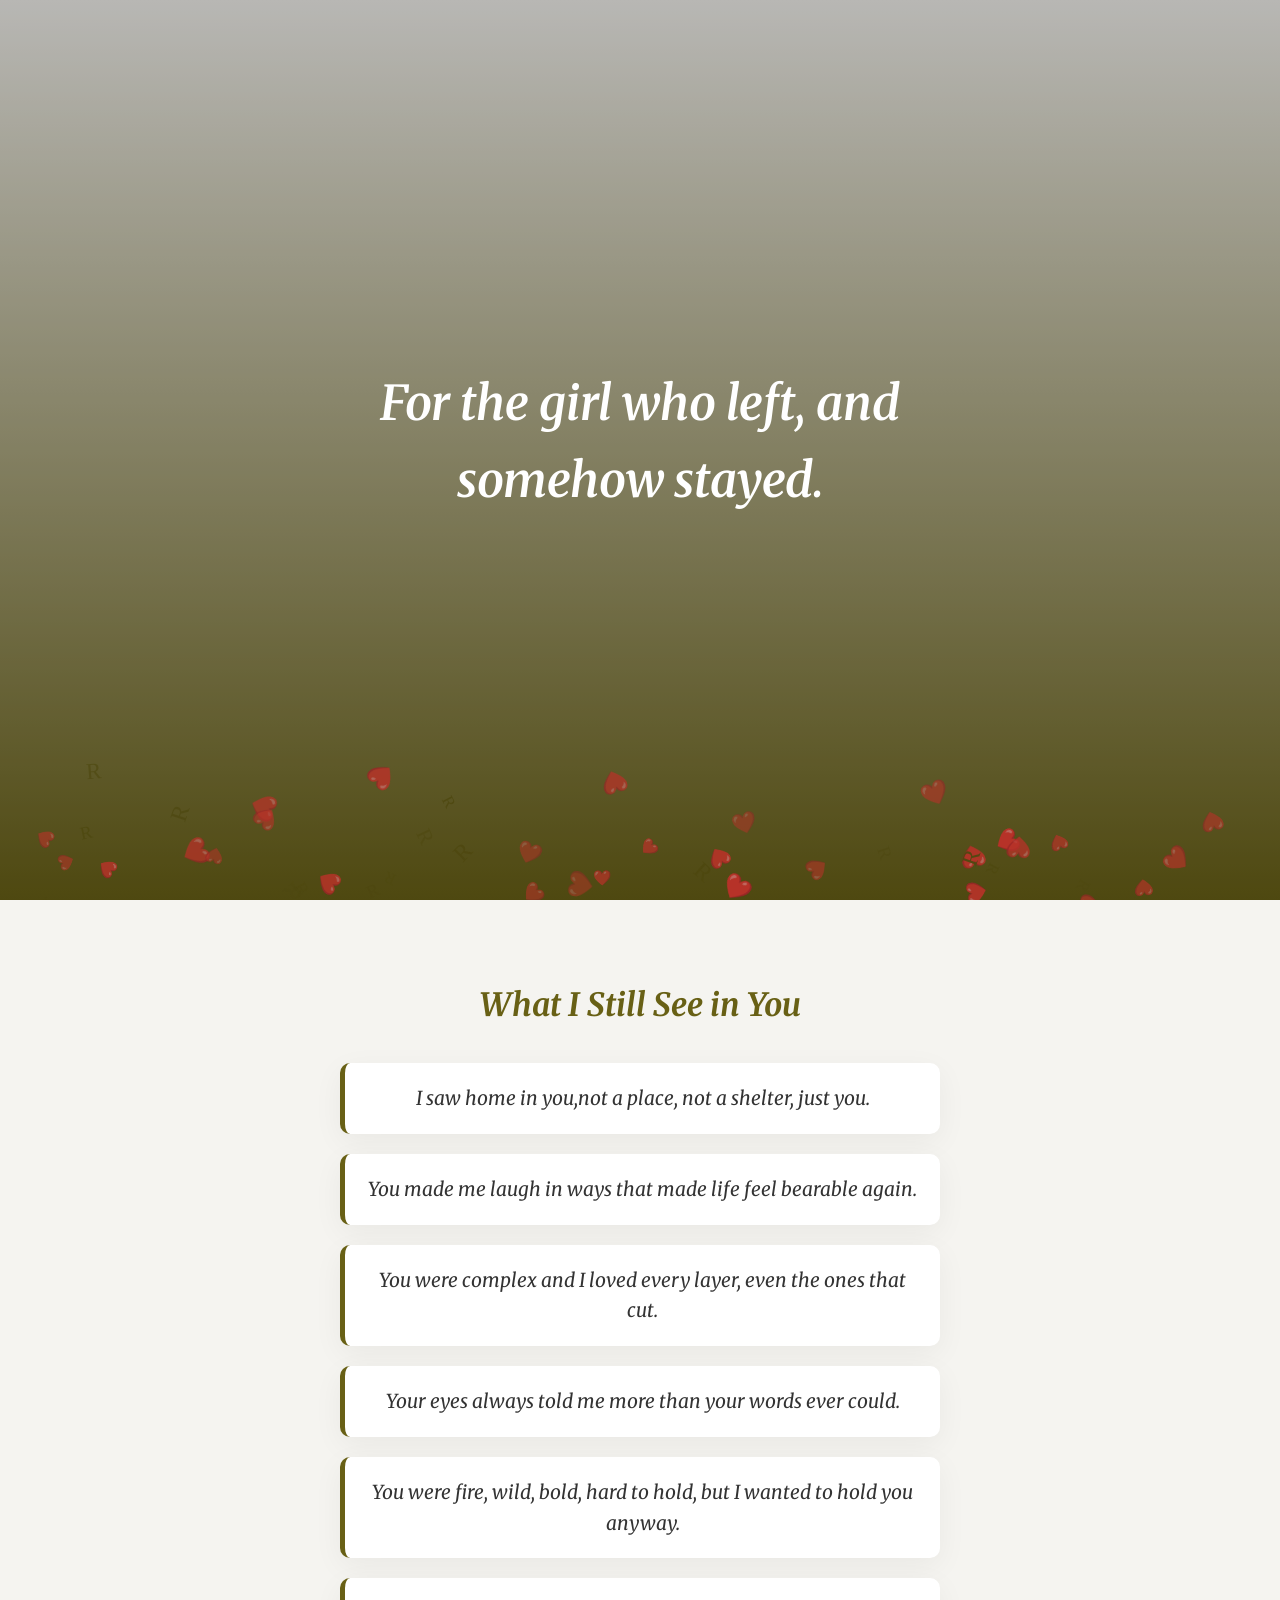
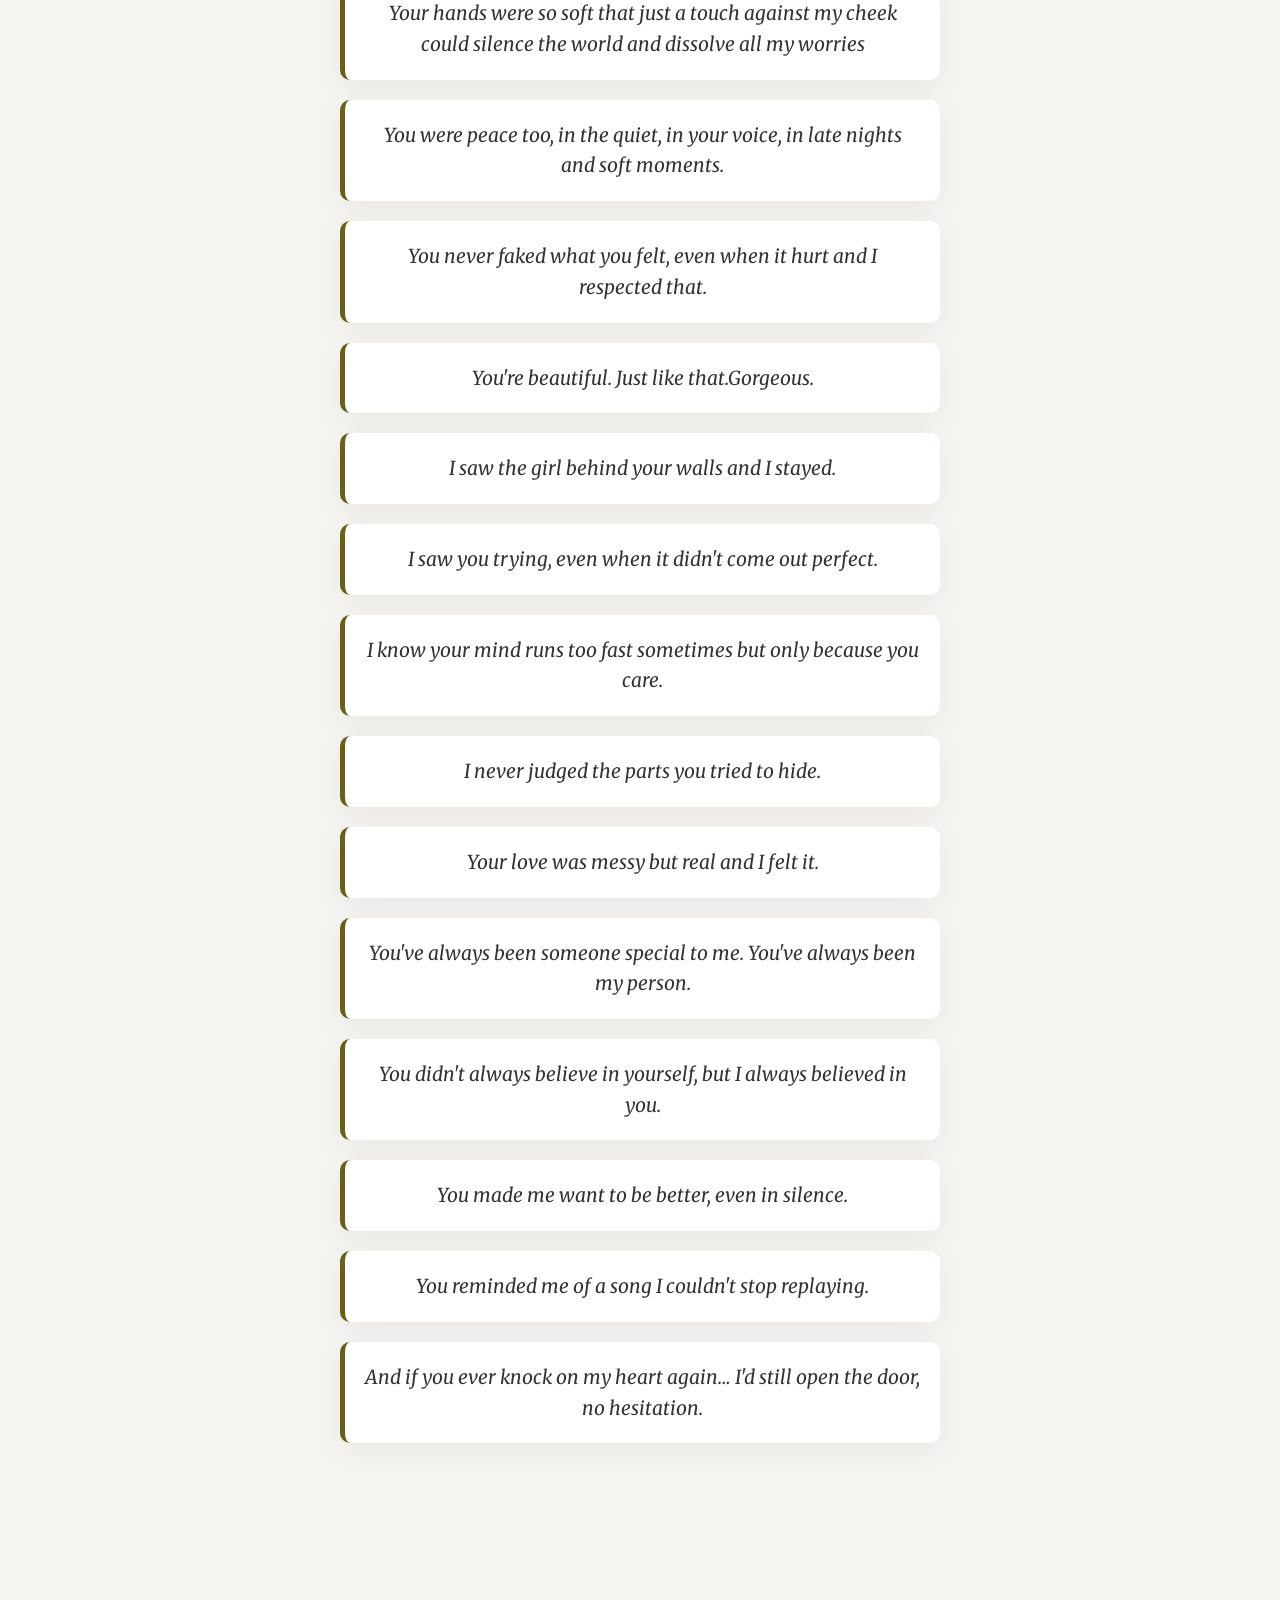
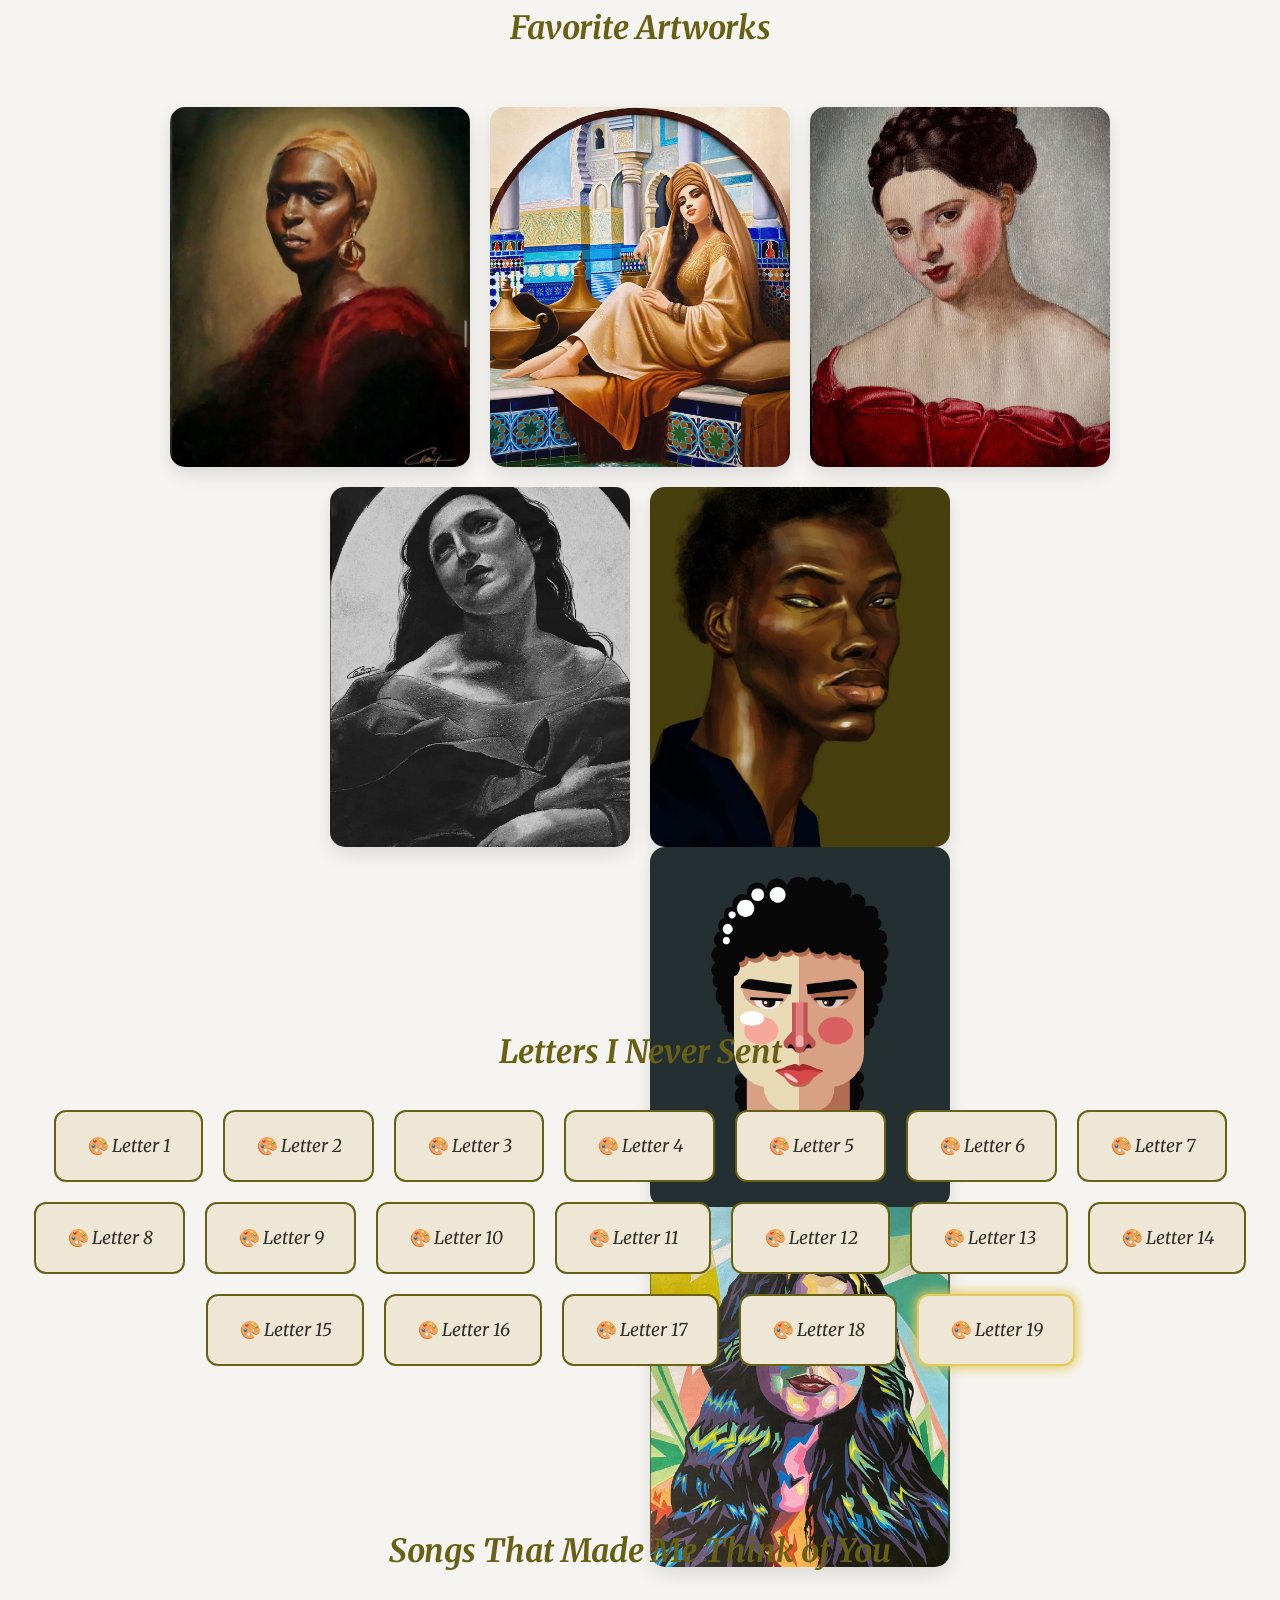
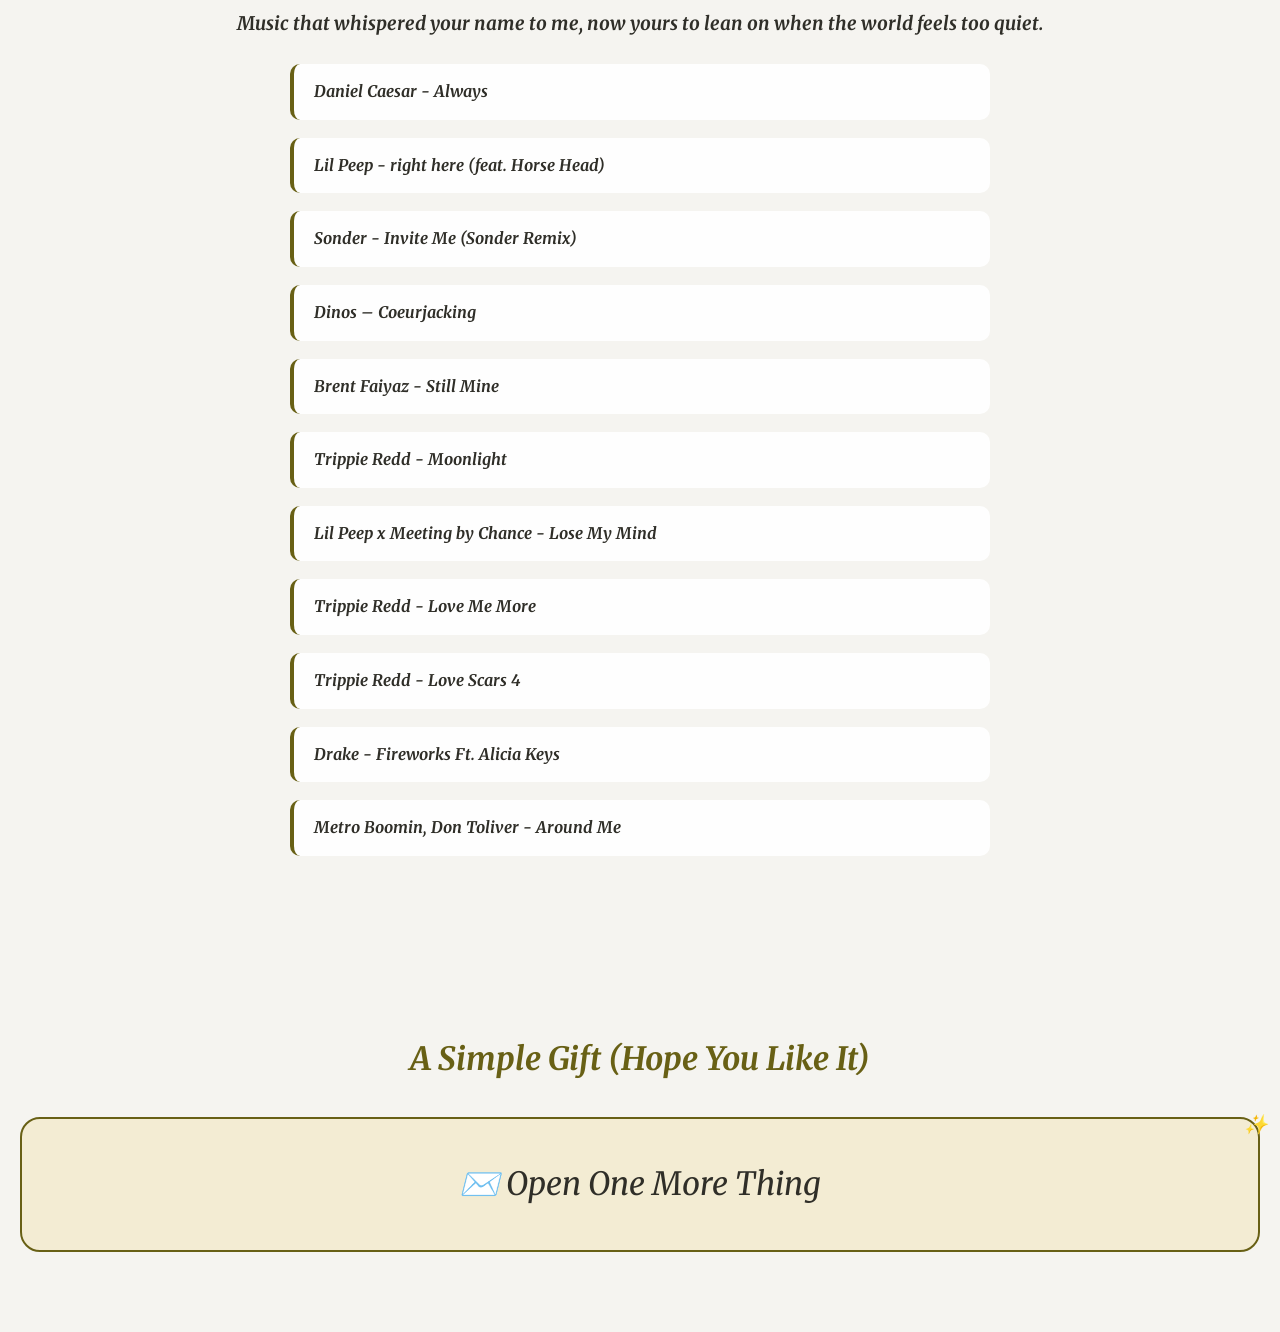
==== index.html @ 2f9371e2 "Update index.html" ====
<!DOCTYPE html>
<html lang="en">
<head>
  <meta charset="UTF-8" />
  <meta name="viewport" content="width=device-width, initial-scale=1" />
  <title>For You, On Your Day</title>

  <!-- Fonts & AOS -->
 <link href="https://fonts.googleapis.com/css2?family=Playfair+Display:wght@400;700&family=Merriweather:ital,wght@0,400;0,700;1,400&display=swap" rel="stylesheet" />
  <link href="https://cdn.jsdelivr.net/npm/aos@2.3.4/dist/aos.css" rel="stylesheet" />
  <link rel="stylesheet" href="style.css" />
</head>
<body>

<!-- 🌅 Home Section -->
<section id="home" class="section full-screen home-section" data-aos="fade-up">
  <div class="overlay"></div>
  <canvas id="particles-canvas"></canvas>
  <div class="content">
    <h1 class="fade-sequence" id="intro-line">For the girl who left, and somehow stayed.</h1>
  </div>
</section>

<!-- ✨ What I See In You -->
<section id="what-i-see" class="section">
  <h2 data-aos="fade-up">What I Still See in You</h2>
  <div class="cards-container">
    <div class="card" data-aos="fade-up">
      <p>I saw home in you,not a place, not a shelter, just you.</p>
    </div>
    <div class="card" data-aos="fade-up" data-aos-delay="100">
      <p>You made me laugh in ways that made life feel bearable again.</p>
    </div>
    <div class="card" data-aos="fade-up" data-aos-delay="200">
      <p>You were complex and I loved every layer, even the ones that cut.</p>
    </div>
    <div class="card" data-aos="fade-up" data-aos-delay="300">
      <p>Your eyes always told me more than your words ever could.</p>
    </div>
    <div class="card" data-aos="fade-up" data-aos-delay="400">
      <p>You were fire, wild, bold, hard to hold, but I wanted to hold you anyway.</p>
    </div>
    <div class="card" data-aos="fade-up" data-aos-delay="500">
      <p>Your hands were so soft that just a touch against my cheek could silence the world and dissolve all my worries</p>
    </div>
    <div class="card" data-aos="fade-up" data-aos-delay="600">
      <p>You were peace too, in the quiet, in your voice, in late nights and soft moments.</p>
    </div>
    <div class="card" data-aos="fade-up" data-aos-delay="700">
      <p>You never faked what you felt, even when it hurt and I respected that.</p>
    </div>
    <div class="card" data-aos="fade-up" data-aos-delay="800">
      <p>You're beautiful. Just like that.Gorgeous.</p>
    </div>
    <div class="card" data-aos="fade-up" data-aos-delay="900">
      <p>I saw the girl behind your walls and I stayed.</p>
    </div>
    <div class="card" data-aos="fade-up" data-aos-delay="1000">
      <p>I saw you trying, even when it didn't come out perfect.</p>
    </div>
    <div class="card" data-aos="fade-up" data-aos-delay="1100">
      <p>I know your mind runs too fast sometimes but only because you care.</p>
    </div>
    <div class="card" data-aos="fade-up" data-aos-delay="1200">
      <p>I never judged the parts you tried to hide.</p>
    </div>
    <div class="card" data-aos="fade-up" data-aos-delay="1300">
      <p>Your love was messy but real and I felt it.</p>
    </div>
    <div class="card" data-aos="fade-up" data-aos-delay="1400">
      <p>You've always been someone special to me. You've always been my person.</p>
    </div>
    <div class="card" data-aos="fade-up" data-aos-delay="1500">
      <p>You didn't always believe in yourself, but I always believed in you.</p>
    </div>
    <div class="card" data-aos="fade-up" data-aos-delay="1600">
      <p>You made me want to be better, even in silence.</p>
    </div>
    <div class="card" data-aos="fade-up" data-aos-delay="1700">
      <p>You reminded me of a song I couldn't stop replaying.</p>
    </div>
    <div class="card" data-aos="fade-up" data-aos-delay="1800">
      <p>And if you ever knock on my heart again… I'd still open the door, no hesitation.</p>
    </div>
  </div>
</section>

<!-- 🎨 Fav Artworks -->
<section id="fav-artworks" class="section">
  <h2 data-aos="fade-up">Favorite Artworks</h2>
  <div class="artworks-container">
    <div class="artwork-card" data-aos="flip-left" data-aos-delay="100">
      <div class="artwork-inner">
        <img src="images/art1.png"  />
        <div class="artwork-back">
          <p> I Love how the gold headwrap just pops against that warm background. Her expression is so strong and beautiful.</p>
        </div>
      </div>
    </div>
    <div class="artwork-card" data-aos="flip-left" data-aos-delay="200">
      <div class="artwork-inner">
        <img src="images/art2.png"  />
        <div class="artwork-back">
          <p> This is like something out of a fairy tale! All those gorgeous tiles and the way she's lounging there,it's so dreamy and luxurious. It looks like you in an old Riyad</p>
        </div>
      </div>
    </div>
    <div class="artwork-card" data-aos="flip-left" data-aos-delay="300">
      <div class="artwork-inner">
        <img src="images/art3.png"  />
        <div class="artwork-back">
          <p>She's absolutely lovely. She kinda looks like you too. The soft lighting on her skin is perfect, and that red dress is stunning. There's something really sweet about her expression. Maybe it's the eyes that remind me of yours</p>
        </div>
      </div>
    </div>
    <div class="artwork-card" data-aos="flip-left" data-aos-delay="400">
      <div class="artwork-inner">
        <img src="images/art4.png" />
        <div class="artwork-back">
          <p>This one is so underrated. So moody and dramatic! The way her hair flows is amazing, and you really captured something powerful here </p>
        </div>
      </div>
    </div>
    <div class="artwork-card" data-aos="flip-left" data-aos-delay="500">
      <div class="artwork-inner">
        <img src="images/art5.png" />
        <div class="artwork-back">
          <p>This one... Oh god, this one is amazing! The golden light is incredible, and the bone structure and clear, smooth skin are beautiful. Also, the messed up right eye is such a crazy detail.I would definitely get this one framed and hung on my wall.</p>
        </div>
        <div class="artwork-card" data-aos="flip-left" data-aos-delay="500">
      <div class="artwork-inner">
        <img src="images/art6.png" />
        <div class="artwork-back">
          <p>This one... wow, this really made me feel seen and like I mattered, which is so special to me. I love the split design showing two sides of me, and those pearl details in the hair are so cool.There's something so powerful about seeing myself represented this way.</p>
        </div>
        <div class="artwork-card" data-aos="flip-left" data-aos-delay="500">
      <div class="artwork-inner">
        <img src="images/art7.png" />
        <div class="artwork-back">
          <p>"And finally... The work of art herself. You're literally a work of art that came to life. Like how is someone this beautiful even real? I swear you're made of all the colors in the world and I'm just here completely mesmerized, also the hair looks incredible"</p>
        </div>
      </div>
    </div>
  </div>
</section> 

<!-- 💌 Letters I Never Sent -->
<section id="letters" class="section">
  <h2 data-aos="fade-up">Letters I Never Sent</h2>
  <div class="envelopes"></div>

  <div id="letter-modal" class="modal hidden">
    <div class="modal-content">
      <span class="close-btn" onclick="closeLetter()">×</span>
      <p id="letter-text">...</p>
    </div>
  </div>
</section>

<section id="playlist" class="section">
  <h2 data-aos="fade-up">Songs That Made Me Think of You</h2>
  <h3 data-aos="fade-up">Music that whispered your name to me, now yours to lean on when the world feels too quiet.</h3>
  <ul class="playlist">

    <li><a href="https://youtu.be/pKFd12id5oQ" target="_blank"><strong>Daniel Caesar - Always</strong></a></li>
    <li><a href="https://youtu.be/m-44PIocS_4" target="_blank"><strong>Lil Peep - right here (feat. Horse Head)</strong></a></li>
    <li><a href="https://youtu.be/R_224mrBogc" target="_blank"><strong>Sonder - Invite Me (Sonder Remix)</strong></a></li>
    <li><a href="https://youtu.be/aHjFBwjrN0E" target="_blank"><strong>Dinos – Coeurjacking</strong></a></li>
    <li><a href="https://youtu.be/pThzzkx_ZtM" target="_blank"><strong>Brent Faiyaz - Still Mine</strong></a></li>
    <li><a href="https://youtu.be/C2owOF4l1j0" target="_blank"><strong>Trippie Redd - Moonlight</strong></a></li>
    <li><a href="https://youtu.be/LEntqm0ZFTs" target="_blank"><strong>Lil Peep x Meeting by Chance - Lose My Mind</strong></a></li>
    <li><a href="https://youtu.be/Xup8vU8nL20" target="_blank"><strong>Trippie Redd - Love Me More</strong></a></li>
    <li><a href="https://youtu.be/Bp63NIvGrmw" target="_blank"><strong>Trippie Redd - Love Scars 4</strong></a></li>
    <li><a href="https://youtu.be/f_rr1xcIJ9w" target="_blank"><strong>Drake - Fireworks Ft. Alicia Keys</strong></a></li>
    <li><a href="https://youtu.be/62L4k73QuvY" target="_blank"><strong>Metro Boomin, Don Toliver - Around Me</strong></a></li>
  </ul>
</section>

<!-- 🎁 Gift Section -->
<section id="gift" class="section">
  <h2 data-aos="fade-up">A Simple Gift (Hope You Like It)</h2>
  <div class="gift-box" onclick="openGift()" data-aos="fade-up">✉️ Open One More Thing</div>

  <div id="gift-content" class="hidden" data-aos="fade-up">
    <div class="final-message">
      <audio controls>
        <source src="Her.mp3" type="audio/mpeg" />
      </audio>
      <p><a href="Her.mp3" download>📥 Download this recording</a></p>
    </div>
  </div>
</section>

<!-- Scripts -->
<script src="https://cdn.jsdelivr.net/npm/aos@2.3.4/dist/aos.js"></script>
<script src="scripts.js"></script>
<script>
  AOS.init({ duration: 1000, once: true });
</script>
</body>
</html>
---- style.css ----
/* Reset */
* {
  margin: 0;
  padding: 0;
  box-sizing: border-box;
}

body {
  background-color: #f5f4f0;
  font-family: 'Merriweather', serif;
  color: #2f2e28;
  line-height: 1.6;
}

/* Typography globally */
body, p, li, .card, .playlist {
  font-family: 'Merriweather', serif;
  font-style: italic;
}

/* Full-screen Home */
.full-screen {
  height: 100vh;
  position: relative;
  background: linear-gradient(to top, #686015 0%, #f5f4f0 100%);
  color: white;
  display: flex;
  justify-content: center;
  align-items: center;
  text-align: center;
}

.home-section .overlay {
  position: absolute;
  inset: 0;
  background: rgba(0, 0, 0, 0.25);
  z-index: 2;
}

#particles-canvas {
  position: absolute;
  top: 0;
  left: 0;
  width: 100%;
  height: 100%;
  pointer-events: none;
  z-index: 1;
}

.home-section .content {
  z-index: 3;
  max-width: 700px;
  position: relative;
}

h1 {
  font-size: 3rem;
  font-weight: 600;
  margin-bottom: 1rem;
  color: #fff;
}

p {
  font-size: 1.2rem;
  color: #333;
}

.home-section p {
  color: #f3f3f3;
}

h2 {
  font-size: 2rem;
  margin-bottom: 2rem;
  color: #686015;
}

.section {
  padding: 80px 20px;
  text-align: center;
}

/* Cards */
.cards-container {
  display: flex;
  flex-direction: column;
  gap: 20px;
  max-width: 600px;
  margin: auto;
}

.card {
  background: white;
  border-left: 5px solid #686015;
  padding: 20px;
  border-radius: 10px;
  box-shadow: 0 8px 30px rgba(0,0,0,0.05);
  color: #333;
  transition: color 0.2s ease;
}

/* Envelopes */
.envelopes {
  display: flex;
  justify-content: center;
  gap: 20px;
  flex-wrap: wrap;
}

.envelope {
  background: #eee7d5;
  padding: 20px 30px;
  border-radius: 12px;
  font-size: 1.1rem;
  cursor: pointer;
  transition: all 0.3s ease;
  border: 2px solid #686015;
  user-select: none;
  position: relative;
}

.envelope:hover {
  background: #f9f5e9;
  transform: scale(1.05);
}

/* Tooltip */
.envelope[data-tooltip]:hover::after {
  content: attr(data-tooltip);
  position: absolute;
  bottom: -40px;
  left: 50%;
  transform: translateX(-50%);
  background: #686015;
  color: #fff;
  padding: 6px 10px;
  border-radius: 5px;
  white-space: nowrap;
  font-size: 0.9rem;
  z-index: 10;
}

/* Special glowing animation for 19th letter */
.envelope:nth-child(19) {
  border-color: #e4c95d;
  box-shadow: 0 0 12px 2px #e4c95d;
  animation: glowingPulse 2s infinite alternate ease-in-out;
}

@keyframes glowingPulse {
  0% {
    box-shadow: 0 0 6px 1px #e4c95d;
  }
  100% {
    box-shadow: 0 0 20px 4px #f6e785;
  }
}

/* Modal */
.modal {
  position: fixed;
  top: 0; left: 0;
  height: 100%;
  width: 100%;
  background: rgba(0,0,0,0.7);
  display: flex;
  justify-content: center;
  align-items: center;
  z-index: 99;
  padding: 20px;
  overflow: auto;
}

.modal-content {
  background: white;
  padding: 30px;
  max-width: 600px;
  max-height: 80vh;
  border-radius: 12px;
  position: relative;
  text-align: left;
  overflow-y: auto;
  word-wrap: break-word;
  line-height: 1.6;
  box-sizing: border-box;
}

.close-btn {
  position: absolute;
  right: 15px;
  top: 10px;
  font-size: 1.5rem;
  cursor: pointer;
}

.hidden {
  display: none;
}

/* Gift Box */
.gift-box {
  background: #f3ecd3;
  padding: 40px;
  border-radius: 20px;
  font-size: 2rem;
  cursor: pointer;
  transition: 0.3s ease;
  border: 2px solid #686015;
  position: relative;
  animation: gift-wiggle 2s infinite ease-in-out;
  user-select: none;
}

.gift-box:hover {
  transform: scale(1.05);
  background: #fff9e5;
}

.gift-box::after {
  content: '✨';
  position: absolute;
  font-size: 1.2rem;
  color: gold;
  animation: sparkle 1.8s infinite;
  top: -10px;
  right: -10px;
}

@keyframes gift-wiggle {
  0%, 100% { transform: rotate(0); }
  25% { transform: rotate(1deg); }
  50% { transform: rotate(-1deg); }
  75% { transform: rotate(1deg); }
}

@keyframes sparkle {
  0%, 100% { opacity: 0; transform: scale(1); }
  50% { opacity: 1; transform: scale(1.2); }
}

#gift-content {
  margin-top: 30px;
}

.download-link {
  display: inline-block;
  margin: 15px 0;
  padding: 10px 20px;
  background-color: #686015;
  color: white;
  border-radius: 8px;
  text-decoration: none;
}

/* Music Playlist */
.playlist {
  list-style: none;
  padding: 0;
  margin-top: 25px;
  text-align: left;
  max-width: 700px;
  margin-left: auto;
  margin-right: auto;
}

.playlist li {
  background: rgba(255, 255, 255, 0.9);
  border-left: 4px solid #686015;
  margin-bottom: 18px;
  padding: 15px 20px;
  border-radius: 10px;
  font-size: 1rem;
  color: #2f2e28;
  opacity: 0;
  transform: translateY(20px);
  animation: fadeIn 1s ease forwards;
}

.playlist li:nth-child(1) { animation-delay: 0.2s; }
.playlist li:nth-child(2) { animation-delay: 0.4s; }
.playlist li:nth-child(3) { animation-delay: 0.6s; }
.playlist li:nth-child(4) { animation-delay: 0.8s; }
.playlist li:nth-child(5) { animation-delay: 1s; }
.playlist li:nth-child(6) { animation-delay: 1.2s; }
.playlist li:nth-child(7) { animation-delay: 1.4s; }
.playlist li:nth-child(8) { animation-delay: 1.6s; }
.playlist li:nth-child(9) { animation-delay: 1.8s; }
.playlist li:nth-child(10) { animation-delay: 2s; }
.playlist li:nth-child(11) { animation-delay: 2.2s; }

.playlist a {
  color: #2f2e28;
  text-decoration: none;
  transition: color 0.2s ease;
}

.playlist a:hover {
  color: #686015;
  text-decoration: underline;
}

/* Fade-in keyframes */
@keyframes fadeIn {
  to {
    opacity: 1;
    transform: translateY(0);
  }
}

/* Artworks */
.artworks-container {
  display: flex;
  justify-content: center;
  flex-wrap: wrap;
  gap: 20px;
  max-width: 1000px;
  margin: auto;
  padding: 20px;
}

.artwork-card {
  flex: 1 1 250px;
  max-width: 300px;
  height: 360px;
  perspective: 1000px;
  cursor: pointer;
  position: relative;
}

.artwork-inner {
  position: relative;
  width: 100%;
  height: 100%;
  transition: transform 0.8s ease;
  transform-style: preserve-3d;
  border-radius: 15px;
  box-shadow: 0 8px 18px rgba(0, 0, 0, 0.1);
}

.artwork-card:hover .artwork-inner {
  transform: rotateY(180deg);
}

.artwork-inner img {
  width: 100%;
  height: 100%;
  border-radius: 15px;
  object-fit: cover;
  backface-visibility: hidden;
  display: block;
}

.artwork-back {
  position: absolute;
  top: 0;
  left: 0;
  width: 100%;
  height: 100%;
  background: #686015;
  color: white;
  border-radius: 15px;
  padding: 20px;
  overflow-y: auto;
  font-style: italic;
  backface-visibility: hidden;
  transform: rotateY(180deg);
  display: flex;
  flex-direction: column;
  justify-content: center;
  text-align: center;
  box-shadow: 0 8px 18px rgba(0, 0, 0, 0.15);
  font-size: 1rem;
  line-height: 1.6;
}

.artwork-back * {
  color: white !important;
}

/* Fade-in text animation */
.fade-text {
  font-size: 2.2rem;
  color: #f3f3ec;
  text-align: center;
  opacity: 0;
  transform: translateY(20px);
  transition: opacity 2s ease, transform 2s ease;
}

.fade-text.show {
  opacity: 1;
  transform: translateY(0);
}

/* Responsive adjustments */
@media (max-width: 600px) {
  .section {
    padding: 60px 10px;
  }

  .modal-content {
    padding: 20px;
  }

  .artwork-back {
    font-size: 0.95rem;
  }
}
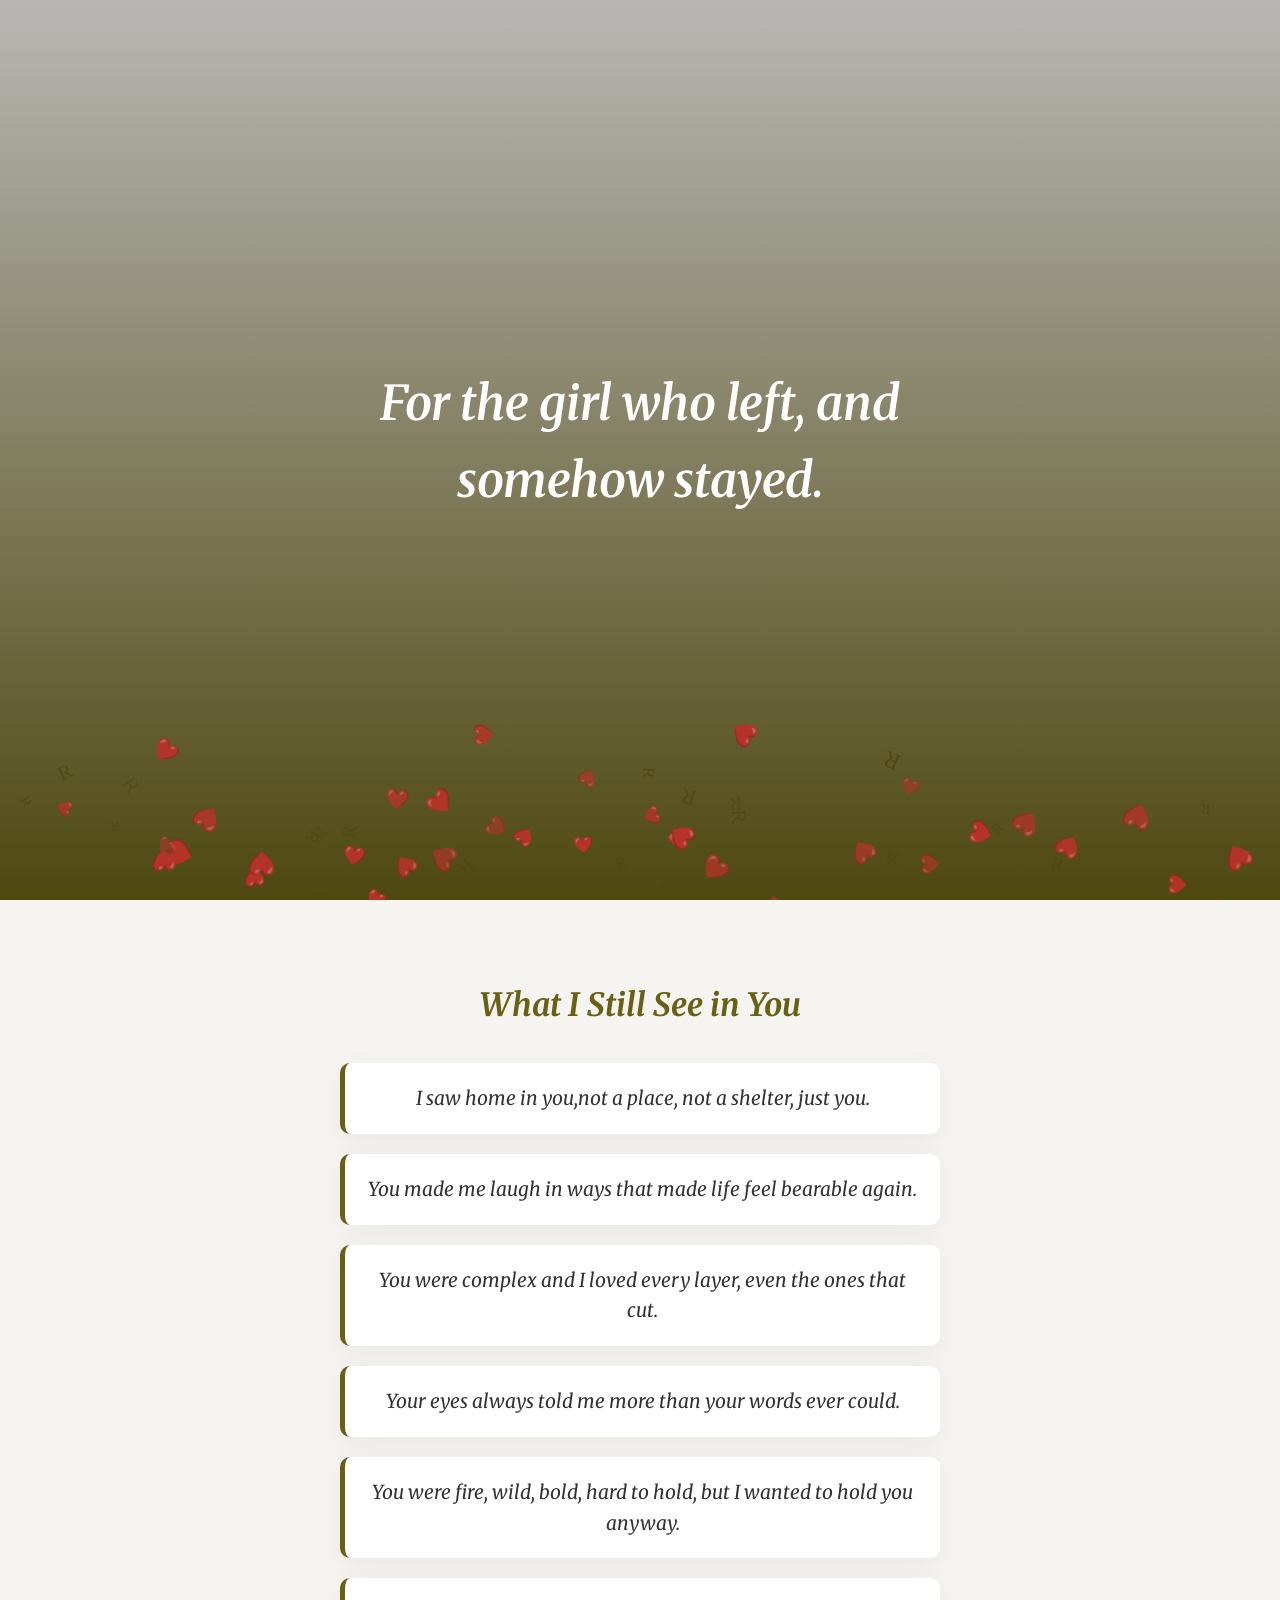
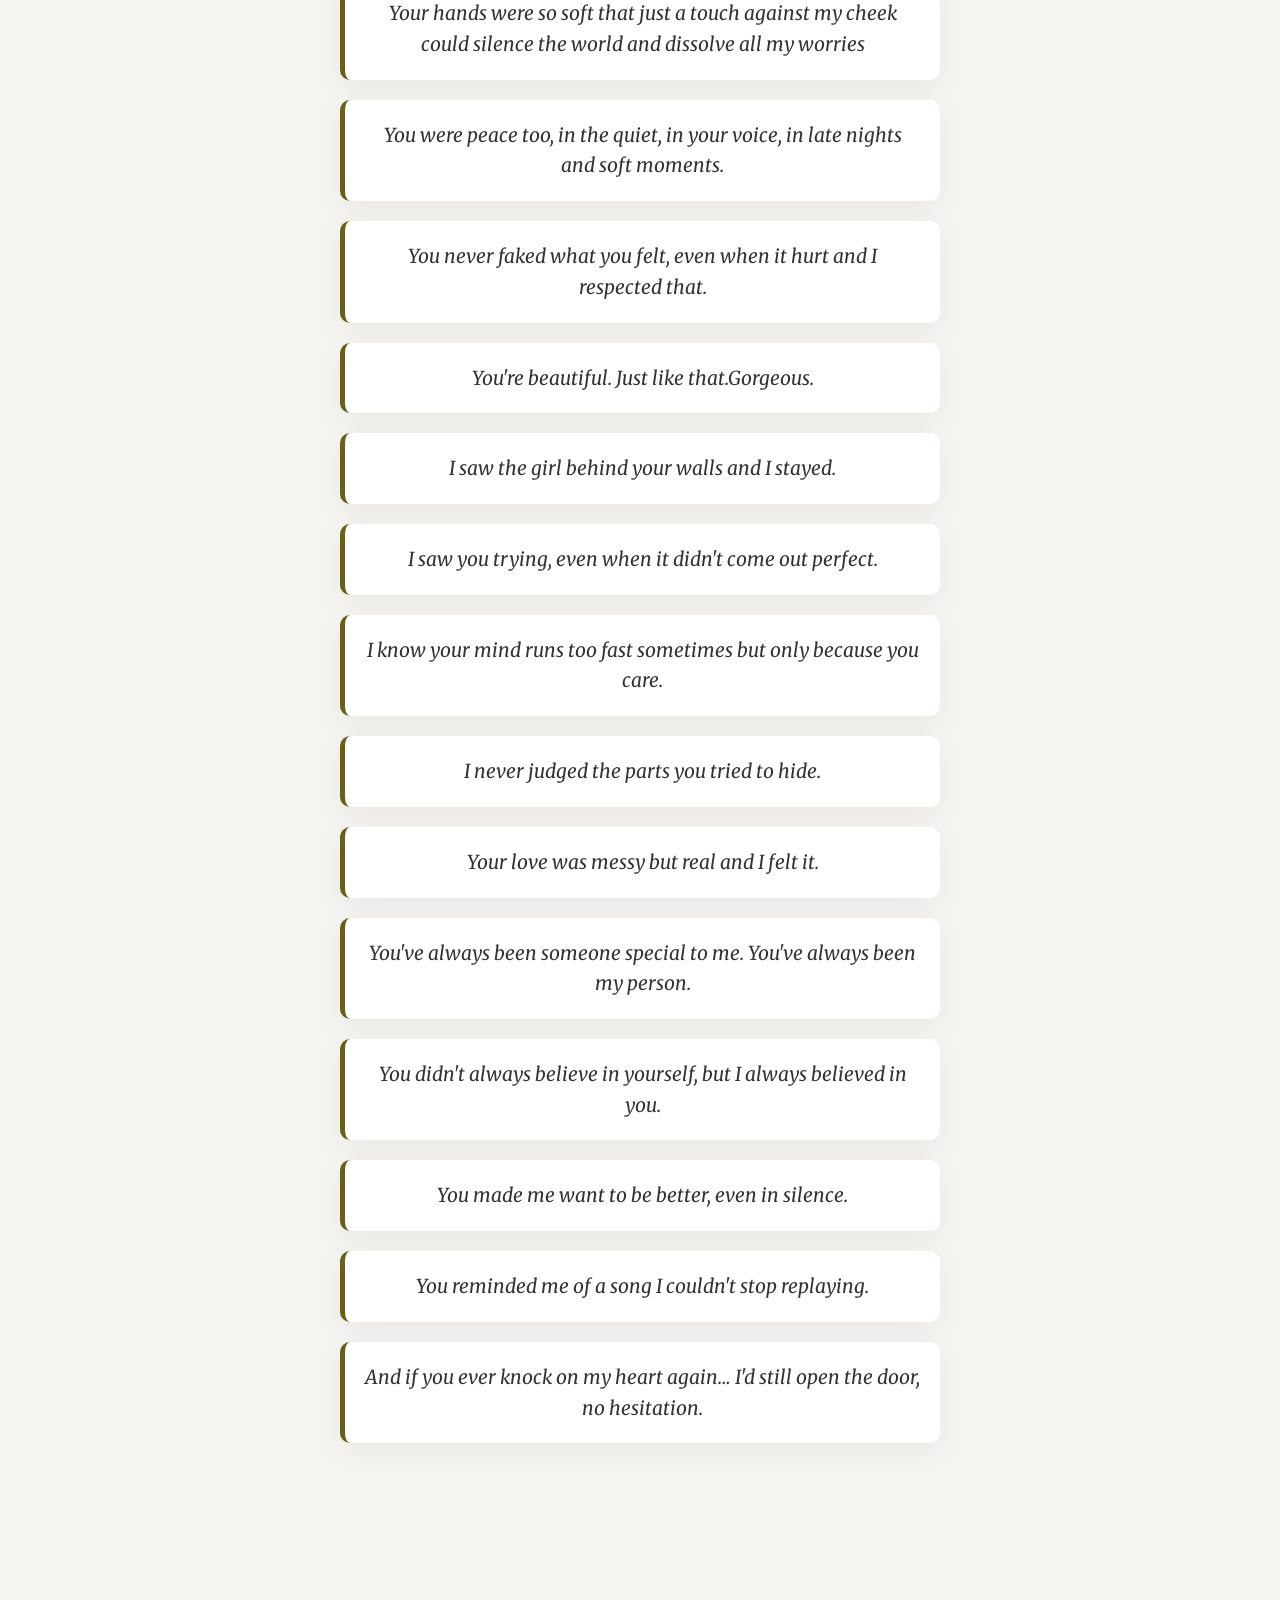
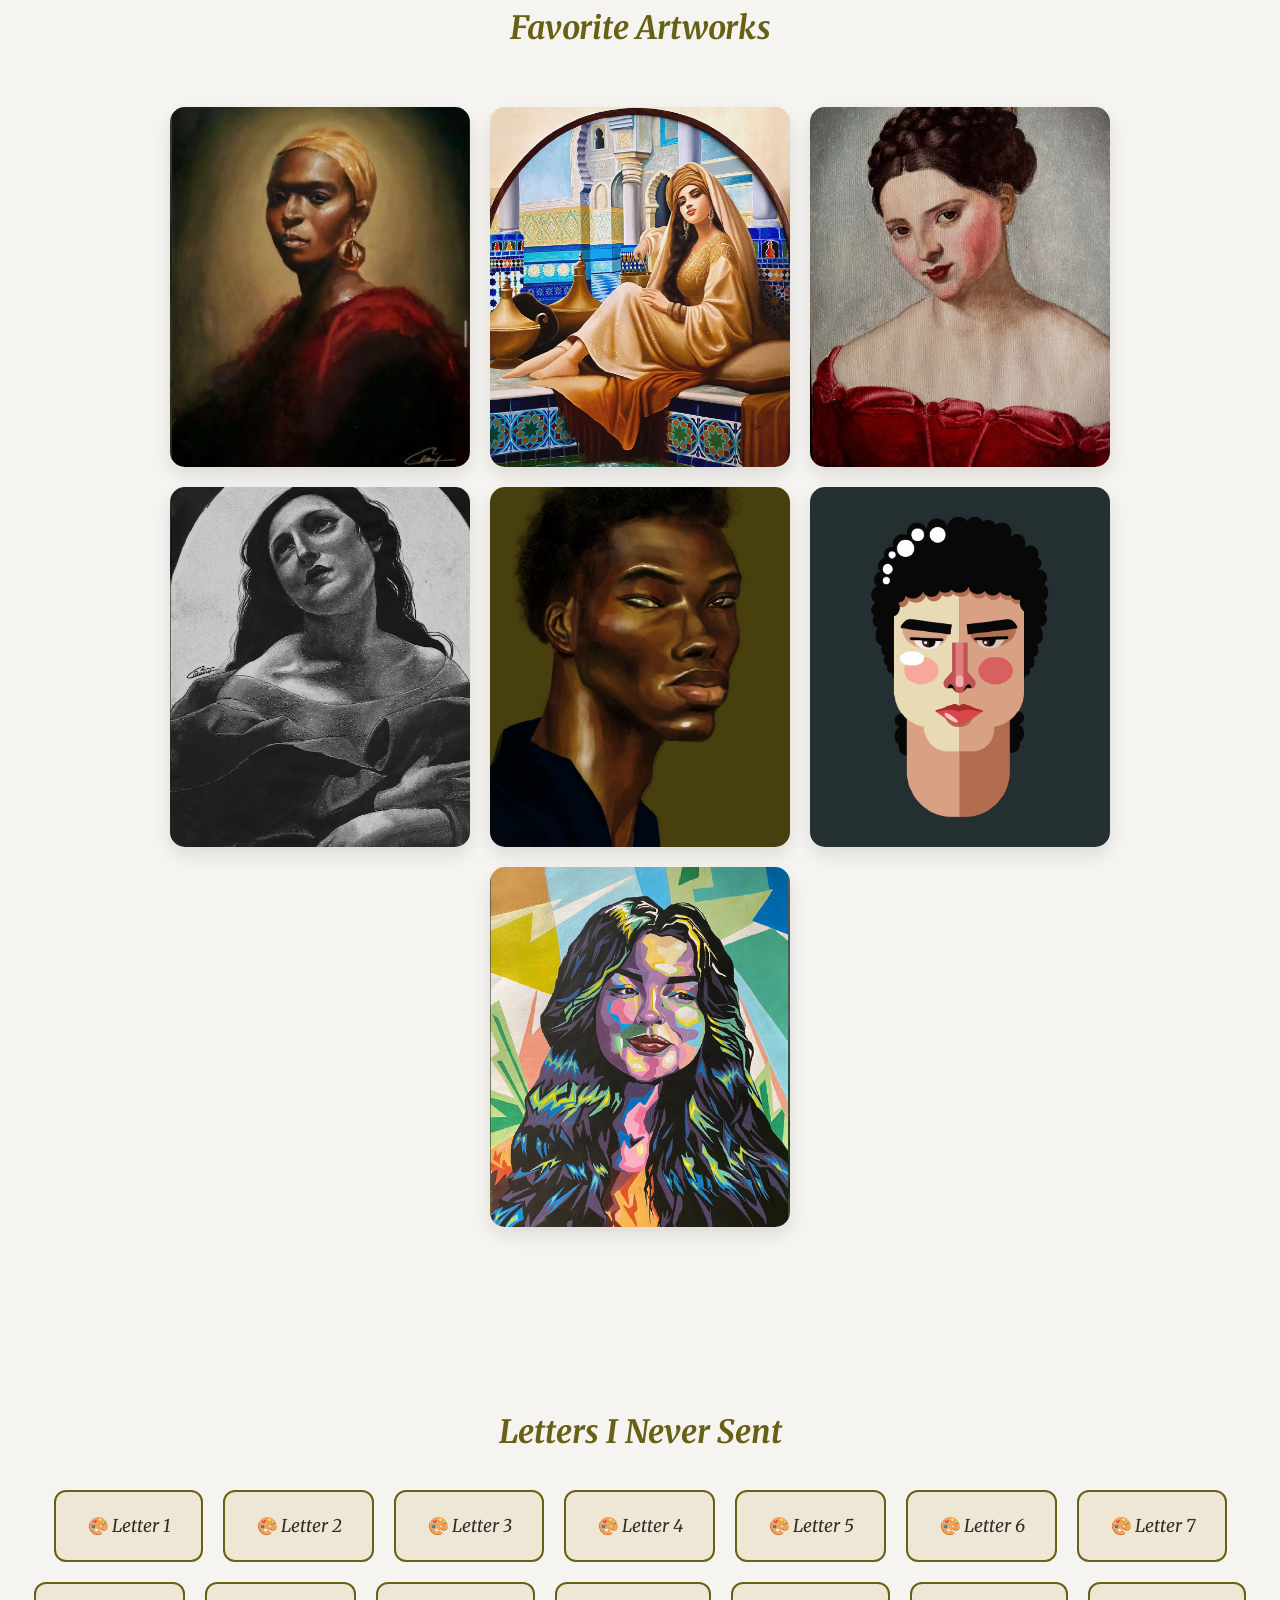
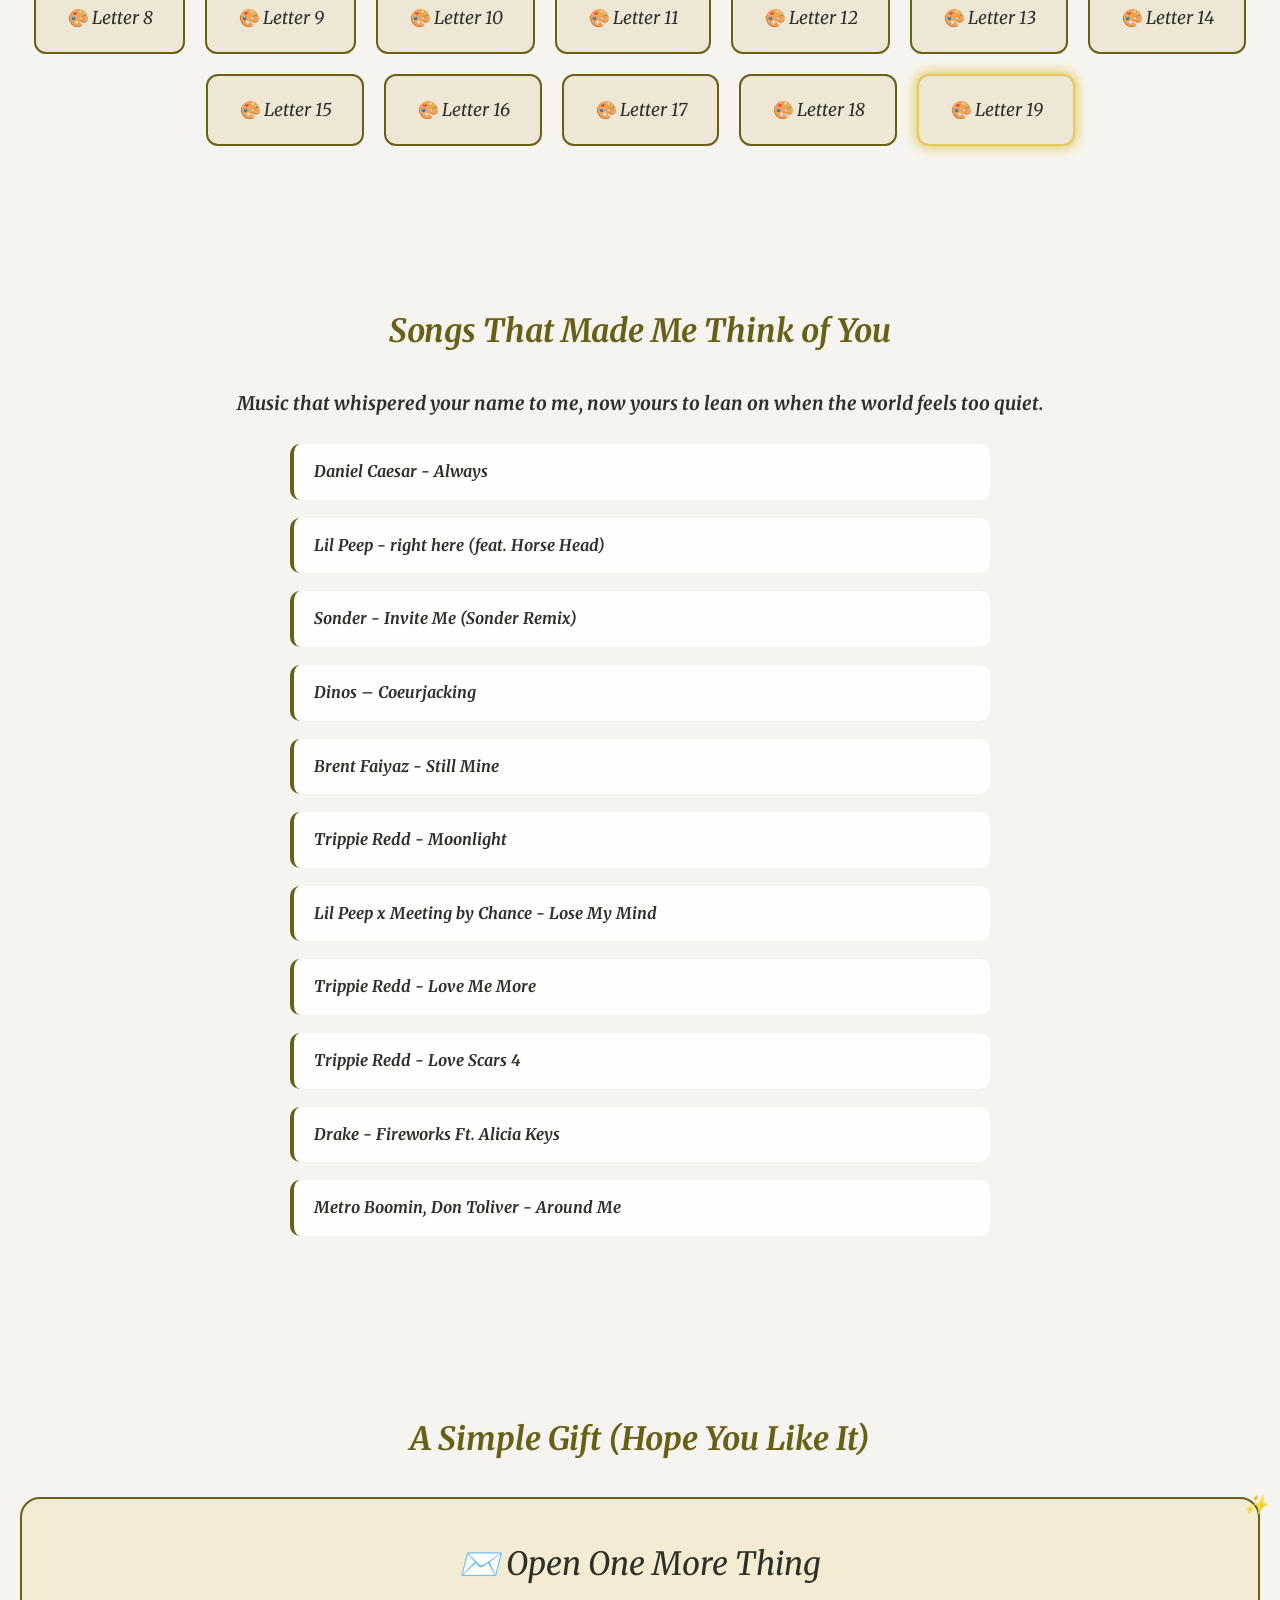
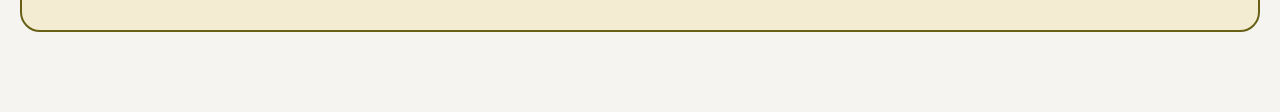
==== commit 9069440c: "Update index.html" ====
--- a/index.html
+++ b/index.html
@@ -89,60 +89,72 @@
 <section id="fav-artworks" class="section">
   <h2 data-aos="fade-up">Favorite Artworks</h2>
   <div class="artworks-container">
+
     <div class="artwork-card" data-aos="flip-left" data-aos-delay="100">
       <div class="artwork-inner">
-        <img src="images/art1.png"  />
-        <div class="artwork-back">
-          <p> I Love how the gold headwrap just pops against that warm background. Her expression is so strong and beautiful.</p>
-        </div>
-      </div>
-    </div>
+        <img src="images/art1.png" />
+        <div class="artwork-back">
+          <p>I love how the gold headwrap just pops against that warm background. Her expression is so strong and beautiful.</p>
+        </div>
+      </div>
+    </div>
+
     <div class="artwork-card" data-aos="flip-left" data-aos-delay="200">
       <div class="artwork-inner">
-        <img src="images/art2.png"  />
-        <div class="artwork-back">
-          <p> This is like something out of a fairy tale! All those gorgeous tiles and the way she's lounging there,it's so dreamy and luxurious. It looks like you in an old Riyad</p>
-        </div>
-      </div>
-    </div>
+        <img src="images/art2.png" />
+        <div class="artwork-back">
+          <p>This is like something out of a fairy tale! All those gorgeous tiles and the way she's lounging there, it's so dreamy and luxurious. It looks like you in an old Riyad.</p>
+        </div>
+      </div>
+    </div>
+
     <div class="artwork-card" data-aos="flip-left" data-aos-delay="300">
       <div class="artwork-inner">
-        <img src="images/art3.png"  />
-        <div class="artwork-back">
-          <p>She's absolutely lovely. She kinda looks like you too. The soft lighting on her skin is perfect, and that red dress is stunning. There's something really sweet about her expression. Maybe it's the eyes that remind me of yours</p>
-        </div>
-      </div>
-    </div>
+        <img src="images/art3.png" />
+        <div class="artwork-back">
+          <p>She's absolutely lovely. She kinda looks like you too. The soft lighting on her skin is perfect, and that red dress is stunning. Maybe it's the eyes that remind me of yours.</p>
+        </div>
+      </div>
+    </div>
+
     <div class="artwork-card" data-aos="flip-left" data-aos-delay="400">
       <div class="artwork-inner">
         <img src="images/art4.png" />
         <div class="artwork-back">
-          <p>This one is so underrated. So moody and dramatic! The way her hair flows is amazing, and you really captured something powerful here </p>
-        </div>
-      </div>
-    </div>
+          <p>This one is so underrated. So moody and dramatic! The way her hair flows is amazing, and you really captured something powerful here.</p>
+        </div>
+      </div>
+    </div>
+
     <div class="artwork-card" data-aos="flip-left" data-aos-delay="500">
       <div class="artwork-inner">
         <img src="images/art5.png" />
         <div class="artwork-back">
-          <p>This one... Oh god, this one is amazing! The golden light is incredible, and the bone structure and clear, smooth skin are beautiful. Also, the messed up right eye is such a crazy detail.I would definitely get this one framed and hung on my wall.</p>
-        </div>
-        <div class="artwork-card" data-aos="flip-left" data-aos-delay="500">
+          <p>This one... Oh god, this one is amazing! The golden light is incredible, and the bone structure and clear, smooth skin are beautiful. Also, the messed up right eye is such a crazy detail. I would definitely get this one framed and hung on my wall.</p>
+        </div>
+      </div>
+    </div>
+
+    <div class="artwork-card" data-aos="flip-left" data-aos-delay="600">
       <div class="artwork-inner">
         <img src="images/art6.png" />
         <div class="artwork-back">
-          <p>This one... wow, this really made me feel seen and like I mattered, which is so special to me. I love the split design showing two sides of me, and those pearl details in the hair are so cool.There's something so powerful about seeing myself represented this way.</p>
-        </div>
-        <div class="artwork-card" data-aos="flip-left" data-aos-delay="500">
+          <p>This one... wow, this really made me feel seen and like I mattered, which is so special to me. I love the split design showing two sides of me, and those pearl details in the hair are so cool. There's something so powerful about seeing myself represented this way.</p>
+        </div>
+      </div>
+    </div>
+
+    <div class="artwork-card" data-aos="flip-left" data-aos-delay="700">
       <div class="artwork-inner">
         <img src="images/art7.png" />
         <div class="artwork-back">
-          <p>"And finally... The work of art herself. You're literally a work of art that came to life. Like how is someone this beautiful even real? I swear you're made of all the colors in the world and I'm just here completely mesmerized, also the hair looks incredible"</p>
-        </div>
-      </div>
-    </div>
-  </div>
-</section> 
+          <p>And finally... The work of art herself. You're literally a work of art that came to life. Like how is someone this beautiful even real? I swear you're made of all the colors in the world and I'm just here completely mesmerized. Also, the hair looks incredible.</p>
+        </div>
+      </div>
+    </div>
+
+  </div>
+</section>
 
 <!-- 💌 Letters I Never Sent -->
 <section id="letters" class="section">
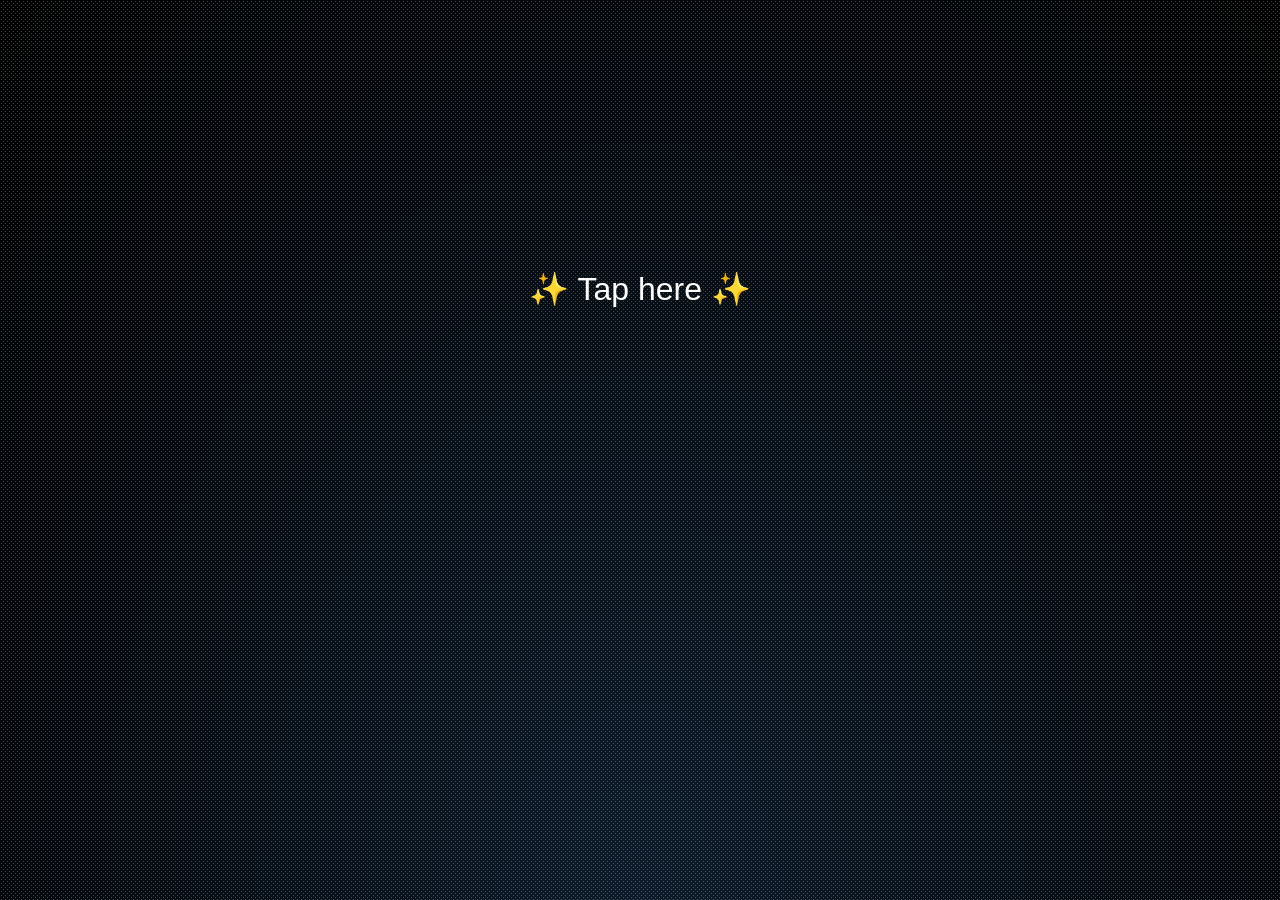
==== commit d57e5fd9: "Add files via upload" ====
--- a/index.html
+++ b/index.html
@@ -1,213 +1,590 @@
 <!DOCTYPE html>
 <html lang="en">
 <head>
-  <meta charset="UTF-8" />
-  <meta name="viewport" content="width=device-width, initial-scale=1" />
-  <title>For You, On Your Day</title>
-
-  <!-- Fonts & AOS -->
- <link href="https://fonts.googleapis.com/css2?family=Playfair+Display:wght@400;700&family=Merriweather:ital,wght@0,400;0,700;1,400&display=swap" rel="stylesheet" />
-  <link href="https://cdn.jsdelivr.net/npm/aos@2.3.4/dist/aos.css" rel="stylesheet" />
-  <link rel="stylesheet" href="style.css" />
+  <meta charset="UTF-8">
+  <title>Congrats Rania 🚗💖</title>
+  <meta name="viewport" content="width=device-width, initial-scale=1.0">
+  <style>
+    body {
+      margin: 0;
+      font-family: 'Arial', sans-serif;
+      height: 100vh;
+      overflow: hidden;
+      display: flex;
+      justify-content: center;
+      align-items: center;
+      background: radial-gradient(ellipse at bottom, #0d1b2a 0%, #000000 100%);
+      position: relative;
+      color: white;
+    }
+
+    /* Stars */
+    body::before {
+      content: "";
+      position: absolute;
+      top: 0; left: 0;
+      width: 100%; height: 100%;
+      background: transparent url("data:image/svg+xml,%3Csvg xmlns='http://www.w3.org/2000/svg' width='4' height='4' viewBox='0 0 4 4'%3E%3Cpath fill='%23ffffff' fill-opacity='0.4' d='M1 3h1v1H1V3zm2-2h1v1H3V1z'%3E%3C/path%3E%3C/svg%3E") repeat;
+      animation: starsMove 120s linear infinite;
+      opacity: 0.6;
+    }
+    @keyframes starsMove {
+      from { background-position: 0 0; }
+      to { background-position: -10000px 5000px; }
+    }
+
+    /* Hint */
+    .hint {
+      font-size: 2em;
+      text-align: center;
+      animation: floatHint 2s ease-in-out infinite alternate;
+      cursor: pointer;
+      position: absolute;
+      top: 30%;
+      z-index: 5;
+    }
+    @keyframes floatHint {
+      from { transform: translateY(0); }
+      to { transform: translateY(-15px); }
+    }
+
+    .hidden { display: none; }
+
+    /* Card Container & Flip */
+    .card-container {
+      perspective: 1000px;
+      width: 400px;
+      height: 250px;
+      position: absolute;
+      top: 35%;
+      z-index: 10;
+    }
+    .card-inner {
+      position: relative;
+      width: 100%;
+      height: 100%;
+      transition: transform 1s;
+      transform-style: preserve-3d;
+      cursor: pointer;
+    }
+
+    /* Card common styles */
+    .card {
+      position: absolute;
+      width: 100%;
+      height: 100%;
+      border-radius: 8px;
+      box-shadow: 0 0 20px rgba(255,255,255,0.7);
+      backface-visibility: hidden;
+      color: #000;
+      background: linear-gradient(135deg, #f8f9fa 0%, #e9ecef 100%);
+      border: 2px solid #2c5282;
+      overflow: hidden;
+    }
+
+    /* Front & Back */
+    .card.back {
+      transform: rotateY(180deg);
+    }
+
+    /* Card Header */
+    .card-header {
+      background: linear-gradient(135deg, #2c5282 0%, #3182ce 100%);
+      color: white;
+      padding: 8px;
+      text-align: center;
+      position: relative;
+    }
+
+    .card-header h3 {
+      margin: 0;
+      font-size: 0.9em;
+      font-weight: bold;
+      letter-spacing: 1px;
+    }
+
+    .card-header p {
+      margin: 2px 0 0 0;
+      font-size: 0.7em;
+      opacity: 0.9;
+    }
+
+    .morocco-flag {
+      position: absolute;
+      right: 10px;
+      top: 50%;
+      transform: translateY(-50%);
+      width: 25px;
+      height: 18px;
+      background: #c1272d;
+      border-radius: 2px;
+      display: flex;
+      align-items: center;
+      justify-content: center;
+      color: #006233;
+      font-size: 10px;
+    }
+
+    /* Front side layout */
+    .front .card-body {
+      display: grid;
+      grid-template-columns: 80px 1fr 60px;
+      grid-template-rows: auto 1fr;
+      gap: 10px;
+      padding: 15px;
+      height: calc(100% - 60px);
+    }
+
+    .card-photo {
+      grid-row: 1 / 3;
+      width: 75px;
+      height: 90px;
+      border-radius: 4px;
+      object-fit: cover;
+      border: 2px solid #2c5282;
+      box-shadow: 0 2px 8px rgba(0,0,0,0.2);
+    }
+
+    .personal-info {
+      grid-column: 2;
+      display: flex;
+      flex-direction: column;
+      justify-content: space-around;
+      font-size: 0.75em;
+      line-height: 1.2;
+    }
+
+    .personal-info .field {
+      margin: 2px 0;
+      display: flex;
+    }
+
+    .personal-info .label {
+      font-weight: bold;
+      min-width: 80px;
+      color: #2c5282;
+    }
+
+    .personal-info .value {
+      flex: 1;
+    }
+
+  .signature-area {
+  grid-column: 3;
+  grid-row: 2;
+  width: 75px;       /* adjust as needed to match card layout */
+  height: 50px;      /* proportional to your 200x133 image */
+  border-radius: 4px;
+  overflow: hidden;
+  border: 2px solid #2c5282;
+  box-shadow: 0 2px 8px rgba(0,0,0,0.2);
+  display: flex;
+  align-items: center;
+  justify-content: center;
+  background: #f8f9fa;
+}
+
+.signature-img {
+  width: 100%;
+  height: 100%;
+  object-fit: cover;   /* keeps the signature image filling the box nicely */
+}
+
+
+    .card-number {
+      position: absolute;
+      bottom: 5px;
+      left: 15px;
+      font-size: 0.6em;
+      color: #666;
+      font-family: 'Courier New', monospace;
+    }
+
+    /* Back side layout */
+    .back .card-body {
+      padding: 15px;
+      display: grid;
+      grid-template-columns: 1fr auto;
+      grid-template-rows: auto 1fr auto;
+      gap: 15px;
+      height: calc(100% - 60px);
+    }
+
+    .card-photo-back {
+      grid-column: 2;
+      grid-row: 1;
+      width: 60px;
+      height: 75px;
+      border-radius: 4px;
+      object-fit: cover;
+      border: 2px solid #2c5282;
+    }
+
+    .categories-section {
+      grid-column: 1 / 3;
+      grid-row: 2;
+    }
+
+    .categories-title {
+      font-size: 0.8em;
+      font-weight: bold;
+      color: #2c5282;
+      margin-bottom: 8px;
+      text-align: center;
+    }
+
+    .categories-grid {
+      display: grid;
+      grid-template-columns: repeat(8, 1fr);
+      gap: 4px;
+      max-width: 280px;
+      margin: 0 auto;
+    }
+
+    .category-item {
+      display: flex;
+      flex-direction: column;
+      align-items: center;
+      font-size: 0.65em;
+    }
+
+    .cat {
+      width: 28px;
+      height: 20px;
+      border: 1px solid #333;
+      display: flex;
+      justify-content: center;
+      align-items: center;
+      font-size: 0.7em;
+      border-radius: 3px;
+      background: #fff;
+      font-weight: bold;
+    }
+
+    .cat.checked {
+      background-color: #28a745;
+      color: white;
+      box-shadow: 0 2px 4px rgba(40, 167, 69, 0.3);
+    }
+
+    .dates-info {
+      grid-column: 1 / 3;
+      grid-row: 3;
+      display: flex;
+      justify-content: space-between;
+      align-items: center;
+      font-size: 0.7em;
+      background: #f8f9fa;
+      padding: 8px;
+      border-radius: 4px;
+      border-left: 4px solid #2c5282;
+    }
+
+    .dates-info .date-item {
+      display: flex;
+      flex-direction: column;
+      align-items: center;
+    }
+
+    .dates-info .date-label {
+      font-weight: bold;
+      color: #2c5282;
+      margin-bottom: 2px;
+    }
+
+    /* Security elements */
+    .security-pattern {
+      position: absolute;
+      top: 0;
+      left: 0;
+      width: 100%;
+      height: 100%;
+      opacity: 0.05;
+      background: repeating-linear-gradient(
+        45deg,
+        #2c5282,
+        #2c5282 2px,
+        transparent 2px,
+        transparent 10px
+      );
+      pointer-events: none;
+    }
+
+    /* Confetti */
+    canvas { 
+      position: fixed; 
+      top: 0; 
+      left: 0; 
+      pointer-events: none; 
+      z-index: 0; 
+    }
+
+    /* Hearts */
+    .heart {
+      position: absolute;
+      font-size: 1.5em;
+      animation: floatUp 2s ease-out forwards;
+      z-index: 8;
+    }
+    @keyframes floatUp {
+      0% { transform: translateY(0) scale(1); opacity: 1; }
+      100% { transform: translateY(-150px) scale(1.5); opacity: 0; }
+    }
+
+    /* Responsive */
+    @media (max-width: 768px) {
+      .hint { font-size: 1.5em; }
+      .card-container { width: 320px; height: 200px; }
+      .front .card-body { grid-template-columns: 60px 1fr 45px; padding: 10px; }
+      .card-photo { width: 55px; height: 70px; }
+      .card-photo-back { width: 45px; height: 60px; }
+      .categories-grid { grid-template-columns: repeat(8, 1fr); gap: 2px; }
+      .cat { width: 22px; height: 16px; font-size: 0.6em; }
+      .personal-info { font-size: 0.65em; }
+    }
+  </style>
 </head>
 <body>
 
-<!-- 🌅 Home Section -->
-<section id="home" class="section full-screen home-section" data-aos="fade-up">
-  <div class="overlay"></div>
-  <canvas id="particles-canvas"></canvas>
-  <div class="content">
-    <h1 class="fade-sequence" id="intro-line">For the girl who left, and somehow stayed.</h1>
-  </div>
-</section>
-
-<!-- ✨ What I See In You -->
-<section id="what-i-see" class="section">
-  <h2 data-aos="fade-up">What I Still See in You</h2>
-  <div class="cards-container">
-    <div class="card" data-aos="fade-up">
-      <p>I saw home in you,not a place, not a shelter, just you.</p>
-    </div>
-    <div class="card" data-aos="fade-up" data-aos-delay="100">
-      <p>You made me laugh in ways that made life feel bearable again.</p>
-    </div>
-    <div class="card" data-aos="fade-up" data-aos-delay="200">
-      <p>You were complex and I loved every layer, even the ones that cut.</p>
-    </div>
-    <div class="card" data-aos="fade-up" data-aos-delay="300">
-      <p>Your eyes always told me more than your words ever could.</p>
-    </div>
-    <div class="card" data-aos="fade-up" data-aos-delay="400">
-      <p>You were fire, wild, bold, hard to hold, but I wanted to hold you anyway.</p>
-    </div>
-    <div class="card" data-aos="fade-up" data-aos-delay="500">
-      <p>Your hands were so soft that just a touch against my cheek could silence the world and dissolve all my worries</p>
-    </div>
-    <div class="card" data-aos="fade-up" data-aos-delay="600">
-      <p>You were peace too, in the quiet, in your voice, in late nights and soft moments.</p>
-    </div>
-    <div class="card" data-aos="fade-up" data-aos-delay="700">
-      <p>You never faked what you felt, even when it hurt and I respected that.</p>
-    </div>
-    <div class="card" data-aos="fade-up" data-aos-delay="800">
-      <p>You're beautiful. Just like that.Gorgeous.</p>
-    </div>
-    <div class="card" data-aos="fade-up" data-aos-delay="900">
-      <p>I saw the girl behind your walls and I stayed.</p>
-    </div>
-    <div class="card" data-aos="fade-up" data-aos-delay="1000">
-      <p>I saw you trying, even when it didn't come out perfect.</p>
-    </div>
-    <div class="card" data-aos="fade-up" data-aos-delay="1100">
-      <p>I know your mind runs too fast sometimes but only because you care.</p>
-    </div>
-    <div class="card" data-aos="fade-up" data-aos-delay="1200">
-      <p>I never judged the parts you tried to hide.</p>
-    </div>
-    <div class="card" data-aos="fade-up" data-aos-delay="1300">
-      <p>Your love was messy but real and I felt it.</p>
-    </div>
-    <div class="card" data-aos="fade-up" data-aos-delay="1400">
-      <p>You've always been someone special to me. You've always been my person.</p>
-    </div>
-    <div class="card" data-aos="fade-up" data-aos-delay="1500">
-      <p>You didn't always believe in yourself, but I always believed in you.</p>
-    </div>
-    <div class="card" data-aos="fade-up" data-aos-delay="1600">
-      <p>You made me want to be better, even in silence.</p>
-    </div>
-    <div class="card" data-aos="fade-up" data-aos-delay="1700">
-      <p>You reminded me of a song I couldn't stop replaying.</p>
-    </div>
-    <div class="card" data-aos="fade-up" data-aos-delay="1800">
-      <p>And if you ever knock on my heart again… I'd still open the door, no hesitation.</p>
+  <!-- Hint text -->
+  <div id="hint" class="hint">✨ Tap here ✨</div>
+
+  <!-- Flip card container -->
+  <div class="card-container hidden" id="cardContainer">
+    <div class="card-inner" id="cardInner">
+
+      <!-- Front Side -->
+      <div class="card front">
+        <div class="security-pattern"></div>
+        <div class="card-header">
+          <h3>ROYAUME DU MAROC</h3>
+          <p>PERMIS DE CONDUIRE</p>
+          <div class="morocco-flag">★</div>
+        </div>
+        <div class="card-body">
+          <img src="her.png" alt="Rania" class="card-photo">
+          <div class="personal-info">
+            <div class="field">
+              <span class="label"> Nom:</span>
+              <span class="value">DEQQOUN</span>
+            </div>
+            <div class="field">
+              <span class="label"> Prénom:</span>
+              <span class="value">Rania</span>
+            </div>
+            <div class="field">
+              <span class="label"> Né(e) le:</span>
+              <span class="value">21.07.2006</span>
+            </div>
+            <div class="field">
+              <span class="label"> à:</span>
+              <span class="value">Kénitra</span>
+            </div>
+            <div class="field">
+              <span class="label"> Valable jusqu'au:</span>
+              <span class="value">01.09.2033</span>
+            </div>
+            <div class="field">
+              <span class="label">5. N°:</span>
+              <span class="value">DLMA212121212</span>
+            </div>
+          </div>
+          <div class="signature-area">
+            <img src="signa.png" alt="Signature" class="signature-img">
+          </div>
+        </div>
+        <div class="card-number">DLMA212121212121DEQQOUN21</div>
+      </div>
+
+      <!-- Back Side -->
+      <div class="card back">
+        <div class="security-pattern"></div>
+        <div class="card-header">
+          <h3>ROYAUME DU MAROC</h3>
+          <p>PERMIS DE CONDUIRE</p>
+          <div class="morocco-flag">★</div>
+        </div>
+        <div class="card-body">
+         
+          
+          <div class="categories-section">
+            <div class="categories-title"> CATÉGORIES</div>
+            <div class="categories-grid">
+              <div class="category-item">
+                <div class="cat">AM</div>
+              </div>
+              <div class="category-item">
+                <div class="cat">A1</div>
+              </div>
+              <div class="category-item">
+                <div class="cat">A</div>
+              </div>
+              <div class="category-item">
+                <div class="cat checked">B</div>
+              </div>
+              <div class="category-item">
+                <div class="cat">C1</div>
+              </div>
+              <div class="category-item">
+                <div class="cat">C</div>
+              </div>
+              <div class="category-item">
+                <div class="cat">D1</div>
+              </div>
+              <div class="category-item">
+                <div class="cat">D</div>
+              </div>
+            </div>
+          </div>
+
+          <div class="dates-info">
+            <div class="date-item">
+              <div class="date-label"> Date de délivrance</div>
+              <div>01.09.2025</div>
+            </div>
+            <div class="date-item">
+              <div class="date-label"> Délivré par</div>
+              <div>Prefecture Kenitra</div>
+            </div>
+            <div class="date-item">
+              <div class="date-label">Valable jusqu'au</div>
+              <div>01.09.2033</div>
+            </div>
+          </div>
+        </div>
+      </div>
+
     </div>
   </div>
-</section>
-
-<!-- 🎨 Fav Artworks -->
-<section id="fav-artworks" class="section">
-  <h2 data-aos="fade-up">Favorite Artworks</h2>
-  <div class="artworks-container">
-
-    <div class="artwork-card" data-aos="flip-left" data-aos-delay="100">
-      <div class="artwork-inner">
-        <img src="images/art1.png" />
-        <div class="artwork-back">
-          <p>I love how the gold headwrap just pops against that warm background. Her expression is so strong and beautiful.</p>
-        </div>
-      </div>
-    </div>
-
-    <div class="artwork-card" data-aos="flip-left" data-aos-delay="200">
-      <div class="artwork-inner">
-        <img src="images/art2.png" />
-        <div class="artwork-back">
-          <p>This is like something out of a fairy tale! All those gorgeous tiles and the way she's lounging there, it's so dreamy and luxurious. It looks like you in an old Riyad.</p>
-        </div>
-      </div>
-    </div>
-
-    <div class="artwork-card" data-aos="flip-left" data-aos-delay="300">
-      <div class="artwork-inner">
-        <img src="images/art3.png" />
-        <div class="artwork-back">
-          <p>She's absolutely lovely. She kinda looks like you too. The soft lighting on her skin is perfect, and that red dress is stunning. Maybe it's the eyes that remind me of yours.</p>
-        </div>
-      </div>
-    </div>
-
-    <div class="artwork-card" data-aos="flip-left" data-aos-delay="400">
-      <div class="artwork-inner">
-        <img src="images/art4.png" />
-        <div class="artwork-back">
-          <p>This one is so underrated. So moody and dramatic! The way her hair flows is amazing, and you really captured something powerful here.</p>
-        </div>
-      </div>
-    </div>
-
-    <div class="artwork-card" data-aos="flip-left" data-aos-delay="500">
-      <div class="artwork-inner">
-        <img src="images/art5.png" />
-        <div class="artwork-back">
-          <p>This one... Oh god, this one is amazing! The golden light is incredible, and the bone structure and clear, smooth skin are beautiful. Also, the messed up right eye is such a crazy detail. I would definitely get this one framed and hung on my wall.</p>
-        </div>
-      </div>
-    </div>
-
-    <div class="artwork-card" data-aos="flip-left" data-aos-delay="600">
-      <div class="artwork-inner">
-        <img src="images/art6.png" />
-        <div class="artwork-back">
-          <p>This one... wow, this really made me feel seen and like I mattered, which is so special to me. I love the split design showing two sides of me, and those pearl details in the hair are so cool. There's something so powerful about seeing myself represented this way.</p>
-        </div>
-      </div>
-    </div>
-
-    <div class="artwork-card" data-aos="flip-left" data-aos-delay="700">
-      <div class="artwork-inner">
-        <img src="images/art7.png" />
-        <div class="artwork-back">
-          <p>And finally... The work of art herself. You're literally a work of art that came to life. Like how is someone this beautiful even real? I swear you're made of all the colors in the world and I'm just here completely mesmerized. Also, the hair looks incredible.</p>
-        </div>
-      </div>
-    </div>
-
-  </div>
-</section>
-
-<!-- 💌 Letters I Never Sent -->
-<section id="letters" class="section">
-  <h2 data-aos="fade-up">Letters I Never Sent</h2>
-  <div class="envelopes"></div>
-
-  <div id="letter-modal" class="modal hidden">
-    <div class="modal-content">
-      <span class="close-btn" onclick="closeLetter()">×</span>
-      <p id="letter-text">...</p>
-    </div>
-  </div>
-</section>
-
-<section id="playlist" class="section">
-  <h2 data-aos="fade-up">Songs That Made Me Think of You</h2>
-  <h3 data-aos="fade-up">Music that whispered your name to me, now yours to lean on when the world feels too quiet.</h3>
-  <ul class="playlist">
-
-    <li><a href="https://youtu.be/pKFd12id5oQ" target="_blank"><strong>Daniel Caesar - Always</strong></a></li>
-    <li><a href="https://youtu.be/m-44PIocS_4" target="_blank"><strong>Lil Peep - right here (feat. Horse Head)</strong></a></li>
-    <li><a href="https://youtu.be/R_224mrBogc" target="_blank"><strong>Sonder - Invite Me (Sonder Remix)</strong></a></li>
-    <li><a href="https://youtu.be/aHjFBwjrN0E" target="_blank"><strong>Dinos – Coeurjacking</strong></a></li>
-    <li><a href="https://youtu.be/pThzzkx_ZtM" target="_blank"><strong>Brent Faiyaz - Still Mine</strong></a></li>
-    <li><a href="https://youtu.be/C2owOF4l1j0" target="_blank"><strong>Trippie Redd - Moonlight</strong></a></li>
-    <li><a href="https://youtu.be/LEntqm0ZFTs" target="_blank"><strong>Lil Peep x Meeting by Chance - Lose My Mind</strong></a></li>
-    <li><a href="https://youtu.be/Xup8vU8nL20" target="_blank"><strong>Trippie Redd - Love Me More</strong></a></li>
-    <li><a href="https://youtu.be/Bp63NIvGrmw" target="_blank"><strong>Trippie Redd - Love Scars 4</strong></a></li>
-    <li><a href="https://youtu.be/f_rr1xcIJ9w" target="_blank"><strong>Drake - Fireworks Ft. Alicia Keys</strong></a></li>
-    <li><a href="https://youtu.be/62L4k73QuvY" target="_blank"><strong>Metro Boomin, Don Toliver - Around Me</strong></a></li>
-  </ul>
-</section>
-
-<!-- 🎁 Gift Section -->
-<section id="gift" class="section">
-  <h2 data-aos="fade-up">A Simple Gift (Hope You Like It)</h2>
-  <div class="gift-box" onclick="openGift()" data-aos="fade-up">✉️ Open One More Thing</div>
-
-  <div id="gift-content" class="hidden" data-aos="fade-up">
-    <div class="final-message">
-      <audio controls>
-        <source src="Her.mp3" type="audio/mpeg" />
-      </audio>
-      <p><a href="Her.mp3" download>📥 Download this recording</a></p>
-    </div>
-  </div>
-</section>
-
-<!-- Scripts -->
-<script src="https://cdn.jsdelivr.net/npm/aos@2.3.4/dist/aos.js"></script>
-<script src="scripts.js"></script>
-<script>
-  AOS.init({ duration: 1000, once: true });
-</script>
+
+  <!-- Confetti -->
+  <canvas id="confetti"></canvas>
+
+  <!-- Horn sound -->
+  <audio id="hornSound" preload="auto">
+    <source src="[data-uri]" type="audio/wav">
+  </audio>
+
+  <script>
+    const hint = document.getElementById("hint");
+    const cardContainer = document.getElementById("cardContainer");
+    const cardInner = document.getElementById("cardInner");
+    const hornSound = document.getElementById("hornSound");
+    const canvas = document.getElementById("confetti");
+    const ctx = canvas.getContext("2d");
+
+    canvas.width = window.innerWidth;
+    canvas.height = window.innerHeight;
+
+    let confetti = [];
+
+    class Confetto {
+      constructor() {
+        this.x = Math.random() * canvas.width;
+        this.y = Math.random() * -canvas.height;
+        this.size = 5 + Math.random() * 5;
+        this.speed = 2 + Math.random() * 3;
+        this.color = `hsl(${Math.random() * 360}, 100%, 50%)`;
+        this.rotation = Math.random() * 360;
+        this.rotationSpeed = Math.random() * 5 - 2.5;
+      }
+      draw() {
+        ctx.save();
+        ctx.translate(this.x, this.y);
+        ctx.rotate(this.rotation * Math.PI / 180);
+        ctx.fillStyle = this.color;
+        ctx.fillRect(-this.size/2, -this.size/2, this.size, this.size);
+        ctx.restore();
+      }
+      update() {
+        this.y += this.speed;
+        this.rotation += this.rotationSpeed;
+        if (this.y > canvas.height) {
+          this.y = -10;
+          this.x = Math.random() * canvas.width;
+        }
+        this.draw();
+      }
+    }
+
+    function initConfetti() {
+      confetti = [];
+      for (let i = 0; i < 100; i++) {
+        confetti.push(new Confetto());
+      }
+    }
+
+    function animateConfetti() {
+      ctx.clearRect(0,0,canvas.width,canvas.height);
+      confetti.forEach(c => c.update());
+      requestAnimationFrame(animateConfetti);
+    }
+
+    // Floating hearts
+    function createHeart() {
+      const hearts = ['❤️', '💖', '🚗', '🎉', '⭐'];
+      const heart = document.createElement('div');
+      heart.classList.add('heart');
+      heart.textContent = hearts[Math.floor(Math.random() * hearts.length)];
+      heart.style.left = Math.random() * window.innerWidth + 'px';
+      heart.style.fontSize = (15 + Math.random() * 15) + 'px';
+      document.body.appendChild(heart);
+      setTimeout(() => heart.remove(), 2000);
+    }
+
+    // First tap interaction
+    hint.addEventListener("click", () => {
+      hint.style.display = "none";
+
+      // Show card container
+      cardContainer.classList.remove("hidden");
+
+      // Play celebration sound (fallback to silent if audio fails)
+      try {
+        hornSound.play().catch(() => {
+          // Fallback - create a simple beep using Web Audio API
+          const audioContext = new (window.AudioContext || window.webkitAudioContext)();
+          const oscillator = audioContext.createOscillator();
+          const gainNode = audioContext.createGain();
+          
+          oscillator.connect(gainNode);
+          gainNode.connect(audioContext.destination);
+          
+          oscillator.frequency.value = 800;
+          oscillator.type = 'sine';
+          
+          gainNode.gain.setValueAtTime(0, audioContext.currentTime);
+          gainNode.gain.linearRampToValueAtTime(0.2, audioContext.currentTime + 0.1);
+          gainNode.gain.exponentialRampToValueAtTime(0.01, audioContext.currentTime + 0.5);
+          
+          oscillator.start(audioContext.currentTime);
+          oscillator.stop(audioContext.currentTime + 0.5);
+        });
+      } catch (e) {
+        console.log('Audio not available');
+      }
+
+      // Confetti
+      initConfetti();
+      animateConfetti();
+
+      // Floating hearts
+      for (let i = 0; i < 20; i++) {
+        setTimeout(createHeart, i * 100);
+      }
+    });
+
+    // Flip card on click
+    cardContainer.addEventListener("click", () => {
+      const isFlipped = cardInner.style.transform === "rotateY(180deg)";
+      cardInner.style.transform = isFlipped ? "rotateY(0deg)" : "rotateY(180deg)";
+    });
+
+    // Handle window resize
+    window.addEventListener('resize', () => {
+      canvas.width = window.innerWidth;
+      canvas.height = window.innerHeight;
+    });
+  </script>
 </body>
-</html>
+</html>
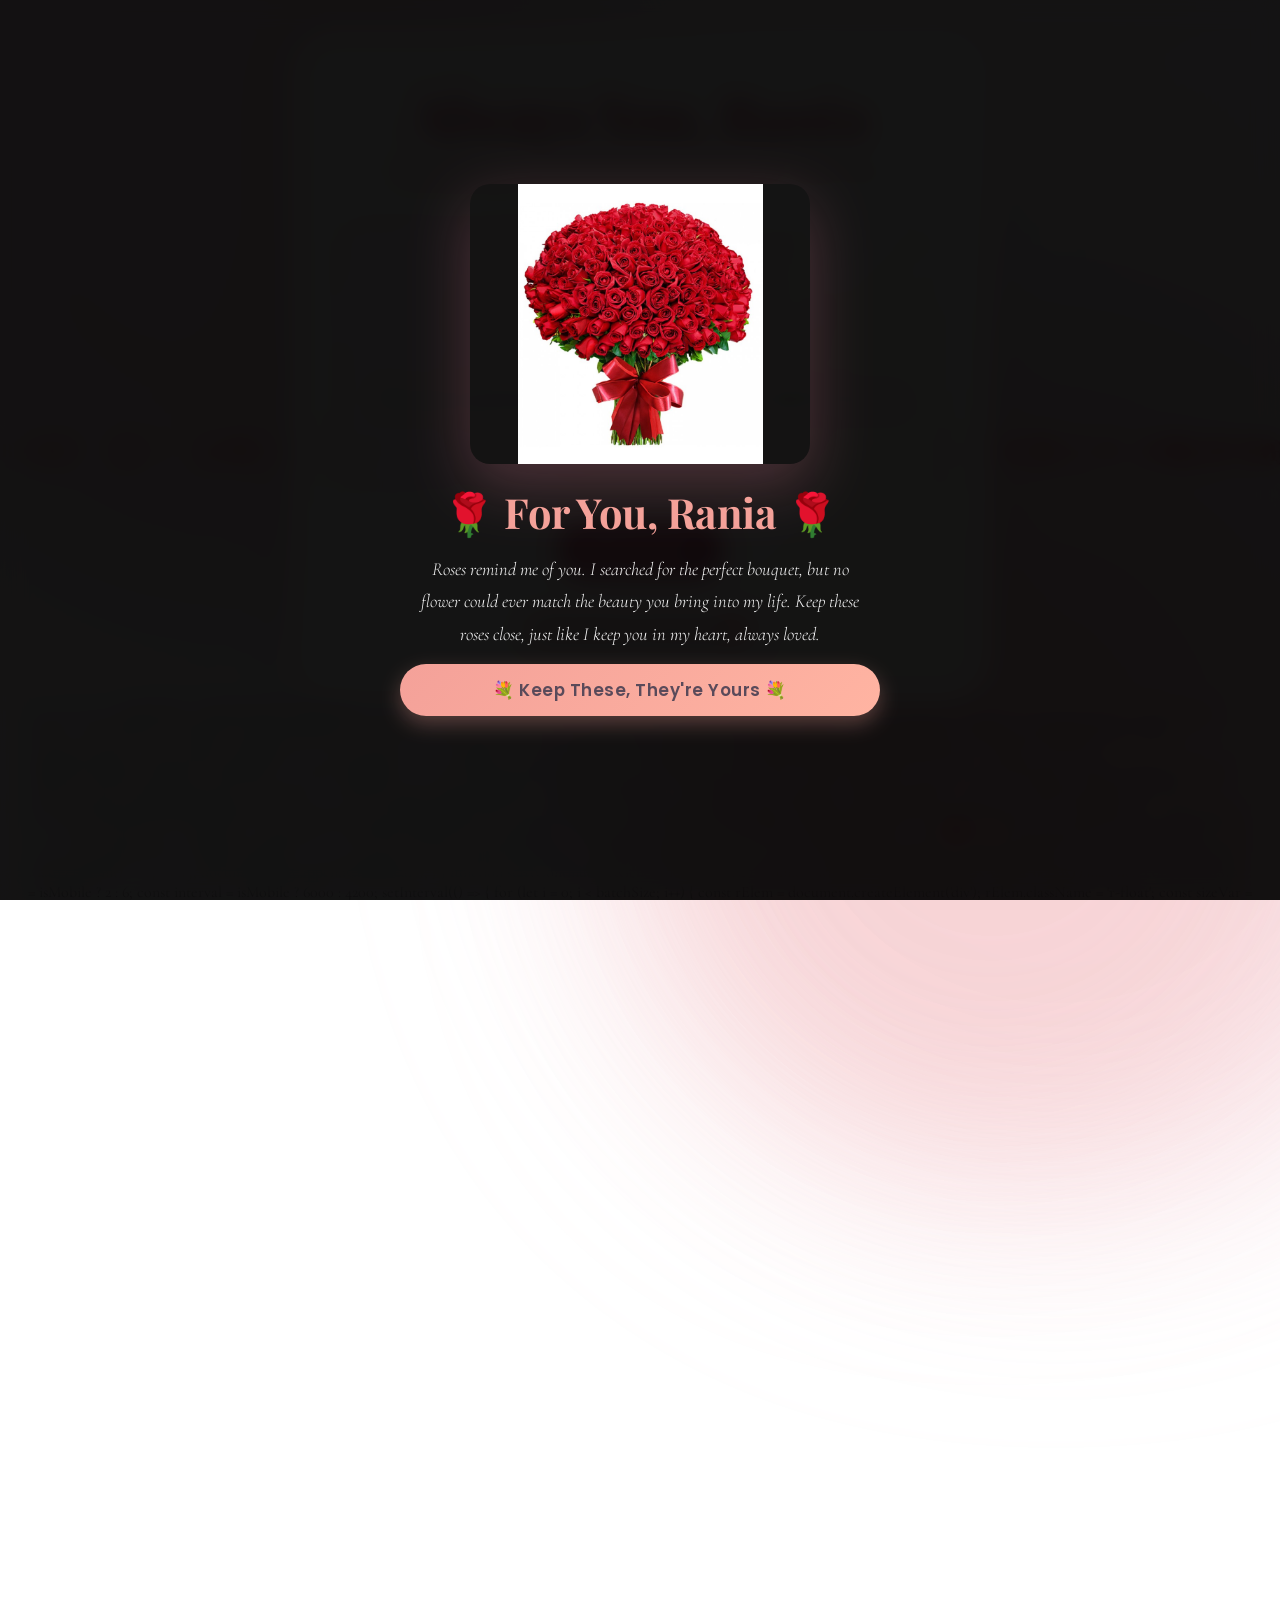
==== commit b48eb846: "Add files via upload" ====
--- a/index.html
+++ b/index.html
@@ -1,590 +1,1011 @@
 <!DOCTYPE html>
 <html lang="en">
 <head>
-  <meta charset="UTF-8">
-  <title>Congrats Rania 🚗💖</title>
-  <meta name="viewport" content="width=device-width, initial-scale=1.0">
-  <style>
-    body {
-      margin: 0;
-      font-family: 'Arial', sans-serif;
-      height: 100vh;
-      overflow: hidden;
-      display: flex;
-      justify-content: center;
-      align-items: center;
-      background: radial-gradient(ellipse at bottom, #0d1b2a 0%, #000000 100%);
-      position: relative;
-      color: white;
-    }
-
-    /* Stars */
-    body::before {
-      content: "";
-      position: absolute;
-      top: 0; left: 0;
-      width: 100%; height: 100%;
-      background: transparent url("data:image/svg+xml,%3Csvg xmlns='http://www.w3.org/2000/svg' width='4' height='4' viewBox='0 0 4 4'%3E%3Cpath fill='%23ffffff' fill-opacity='0.4' d='M1 3h1v1H1V3zm2-2h1v1H3V1z'%3E%3C/path%3E%3C/svg%3E") repeat;
-      animation: starsMove 120s linear infinite;
-      opacity: 0.6;
-    }
-    @keyframes starsMove {
-      from { background-position: 0 0; }
-      to { background-position: -10000px 5000px; }
-    }
-
-    /* Hint */
-    .hint {
-      font-size: 2em;
-      text-align: center;
-      animation: floatHint 2s ease-in-out infinite alternate;
-      cursor: pointer;
-      position: absolute;
-      top: 30%;
-      z-index: 5;
-    }
-    @keyframes floatHint {
-      from { transform: translateY(0); }
-      to { transform: translateY(-15px); }
-    }
-
-    .hidden { display: none; }
-
-    /* Card Container & Flip */
-    .card-container {
-      perspective: 1000px;
-      width: 400px;
-      height: 250px;
-      position: absolute;
-      top: 35%;
-      z-index: 10;
-    }
-    .card-inner {
-      position: relative;
-      width: 100%;
-      height: 100%;
-      transition: transform 1s;
-      transform-style: preserve-3d;
-      cursor: pointer;
-    }
-
-    /* Card common styles */
-    .card {
-      position: absolute;
-      width: 100%;
-      height: 100%;
-      border-radius: 8px;
-      box-shadow: 0 0 20px rgba(255,255,255,0.7);
-      backface-visibility: hidden;
-      color: #000;
-      background: linear-gradient(135deg, #f8f9fa 0%, #e9ecef 100%);
-      border: 2px solid #2c5282;
-      overflow: hidden;
-    }
-
-    /* Front & Back */
-    .card.back {
-      transform: rotateY(180deg);
-    }
-
-    /* Card Header */
-    .card-header {
-      background: linear-gradient(135deg, #2c5282 0%, #3182ce 100%);
-      color: white;
-      padding: 8px;
-      text-align: center;
-      position: relative;
-    }
-
-    .card-header h3 {
-      margin: 0;
-      font-size: 0.9em;
-      font-weight: bold;
-      letter-spacing: 1px;
-    }
-
-    .card-header p {
-      margin: 2px 0 0 0;
-      font-size: 0.7em;
-      opacity: 0.9;
-    }
-
-    .morocco-flag {
-      position: absolute;
-      right: 10px;
-      top: 50%;
-      transform: translateY(-50%);
-      width: 25px;
-      height: 18px;
-      background: #c1272d;
-      border-radius: 2px;
-      display: flex;
-      align-items: center;
-      justify-content: center;
-      color: #006233;
-      font-size: 10px;
-    }
-
-    /* Front side layout */
-    .front .card-body {
-      display: grid;
-      grid-template-columns: 80px 1fr 60px;
-      grid-template-rows: auto 1fr;
-      gap: 10px;
-      padding: 15px;
-      height: calc(100% - 60px);
-    }
-
-    .card-photo {
-      grid-row: 1 / 3;
-      width: 75px;
-      height: 90px;
-      border-radius: 4px;
-      object-fit: cover;
-      border: 2px solid #2c5282;
-      box-shadow: 0 2px 8px rgba(0,0,0,0.2);
-    }
-
-    .personal-info {
-      grid-column: 2;
-      display: flex;
-      flex-direction: column;
-      justify-content: space-around;
-      font-size: 0.75em;
-      line-height: 1.2;
-    }
-
-    .personal-info .field {
-      margin: 2px 0;
-      display: flex;
-    }
-
-    .personal-info .label {
-      font-weight: bold;
-      min-width: 80px;
-      color: #2c5282;
-    }
-
-    .personal-info .value {
-      flex: 1;
-    }
-
-  .signature-area {
-  grid-column: 3;
-  grid-row: 2;
-  width: 75px;       /* adjust as needed to match card layout */
-  height: 50px;      /* proportional to your 200x133 image */
-  border-radius: 4px;
-  overflow: hidden;
-  border: 2px solid #2c5282;
-  box-shadow: 0 2px 8px rgba(0,0,0,0.2);
-  display: flex;
-  align-items: center;
-  justify-content: center;
-  background: #f8f9fa;
-}
-
-.signature-img {
-  width: 100%;
-  height: 100%;
-  object-fit: cover;   /* keeps the signature image filling the box nicely */
-}
-
-
-    .card-number {
-      position: absolute;
-      bottom: 5px;
-      left: 15px;
-      font-size: 0.6em;
-      color: #666;
-      font-family: 'Courier New', monospace;
-    }
-
-    /* Back side layout */
-    .back .card-body {
-      padding: 15px;
-      display: grid;
-      grid-template-columns: 1fr auto;
-      grid-template-rows: auto 1fr auto;
-      gap: 15px;
-      height: calc(100% - 60px);
-    }
-
-    .card-photo-back {
-      grid-column: 2;
-      grid-row: 1;
-      width: 60px;
-      height: 75px;
-      border-radius: 4px;
-      object-fit: cover;
-      border: 2px solid #2c5282;
-    }
-
-    .categories-section {
-      grid-column: 1 / 3;
-      grid-row: 2;
-    }
-
-    .categories-title {
-      font-size: 0.8em;
-      font-weight: bold;
-      color: #2c5282;
-      margin-bottom: 8px;
-      text-align: center;
-    }
-
-    .categories-grid {
-      display: grid;
-      grid-template-columns: repeat(8, 1fr);
-      gap: 4px;
-      max-width: 280px;
-      margin: 0 auto;
-    }
-
-    .category-item {
-      display: flex;
-      flex-direction: column;
-      align-items: center;
-      font-size: 0.65em;
-    }
-
-    .cat {
-      width: 28px;
-      height: 20px;
-      border: 1px solid #333;
-      display: flex;
-      justify-content: center;
-      align-items: center;
-      font-size: 0.7em;
-      border-radius: 3px;
-      background: #fff;
-      font-weight: bold;
-    }
-
-    .cat.checked {
-      background-color: #28a745;
-      color: white;
-      box-shadow: 0 2px 4px rgba(40, 167, 69, 0.3);
-    }
-
-    .dates-info {
-      grid-column: 1 / 3;
-      grid-row: 3;
-      display: flex;
-      justify-content: space-between;
-      align-items: center;
-      font-size: 0.7em;
-      background: #f8f9fa;
-      padding: 8px;
-      border-radius: 4px;
-      border-left: 4px solid #2c5282;
-    }
-
-    .dates-info .date-item {
-      display: flex;
-      flex-direction: column;
-      align-items: center;
-    }
-
-    .dates-info .date-label {
-      font-weight: bold;
-      color: #2c5282;
-      margin-bottom: 2px;
-    }
-
-    /* Security elements */
-    .security-pattern {
-      position: absolute;
-      top: 0;
-      left: 0;
-      width: 100%;
-      height: 100%;
-      opacity: 0.05;
-      background: repeating-linear-gradient(
-        45deg,
-        #2c5282,
-        #2c5282 2px,
-        transparent 2px,
-        transparent 10px
-      );
-      pointer-events: none;
-    }
-
-    /* Confetti */
-    canvas { 
-      position: fixed; 
-      top: 0; 
-      left: 0; 
-      pointer-events: none; 
-      z-index: 0; 
-    }
-
-    /* Hearts */
-    .heart {
-      position: absolute;
-      font-size: 1.5em;
-      animation: floatUp 2s ease-out forwards;
-      z-index: 8;
-    }
-    @keyframes floatUp {
-      0% { transform: translateY(0) scale(1); opacity: 1; }
-      100% { transform: translateY(-150px) scale(1.5); opacity: 0; }
-    }
-
-    /* Responsive */
-    @media (max-width: 768px) {
-      .hint { font-size: 1.5em; }
-      .card-container { width: 320px; height: 200px; }
-      .front .card-body { grid-template-columns: 60px 1fr 45px; padding: 10px; }
-      .card-photo { width: 55px; height: 70px; }
-      .card-photo-back { width: 45px; height: 60px; }
-      .categories-grid { grid-template-columns: repeat(8, 1fr); gap: 2px; }
-      .cat { width: 22px; height: 16px; font-size: 0.6em; }
-      .personal-info { font-size: 0.65em; }
-    }
-  </style>
+    <meta charset="UTF-8">
+    <meta name="viewport" content="width=device-width, initial-scale=1.0">
+    <title>Always You | Rania — Love Vault</title>
+    
+    <!-- Google Fonts -->
+    <link href="https://fonts.googleapis.com/css2?family=Playfair+Display:wght@400;500;600;700&family=Cormorant+Garamond:wght@300;400;500;600&family=Poppins:wght@300;400;500;600;700&display=swap" rel="stylesheet">
+    
+    <!-- Stylesheet -->
+    <link rel="stylesheet" href="style.css">
 </head>
 <body>
 
-  <!-- Hint text -->
-  <div id="hint" class="hint">✨ Tap here ✨</div>
-
-  <!-- Flip card container -->
-  <div class="card-container hidden" id="cardContainer">
-    <div class="card-inner" id="cardInner">
-
-      <!-- Front Side -->
-      <div class="card front">
-        <div class="security-pattern"></div>
-        <div class="card-header">
-          <h3>ROYAUME DU MAROC</h3>
-          <p>PERMIS DE CONDUIRE</p>
-          <div class="morocco-flag">★</div>
+    <!-- Background Blobs -->
+    <div class="blob blob-1"></div>
+    <div class="blob blob-2"></div>
+    <div class="blob blob-3"></div>
+
+    <!-- Main Vault Container -->
+    <div class="vault-container">
+        <div class="love-header">
+            <h1>Always You, Rania</h1>
+            <div class="sub">You are held, cherished, and never alone. i love you.</div>
         </div>
-        <div class="card-body">
-          <img src="her.png" alt="Rania" class="card-photo">
-          <div class="personal-info">
-            <div class="field">
-              <span class="label"> Nom:</span>
-              <span class="value">DEQQOUN</span>
+
+        <div class="message-stage" id="messageStage">
+            <div class="affirmation-card">
+                <div class="affirmation-text" id="affirmationMsg">
+                    <i>✧ your safe space ✧</i>
+                    <div class="quote-icon">❀</div>
+                    <span id="dynamicMsg">you are held, cherished, and never alone. i love you.</span>
+                </div>
             </div>
-            <div class="field">
-              <span class="label"> Prénom:</span>
-              <span class="value">Rania</span>
-            </div>
-            <div class="field">
-              <span class="label"> Né(e) le:</span>
-              <span class="value">21.07.2006</span>
-            </div>
-            <div class="field">
-              <span class="label"> à:</span>
-              <span class="value">Kénitra</span>
-            </div>
-            <div class="field">
-              <span class="label"> Valable jusqu'au:</span>
-              <span class="value">01.09.2033</span>
-            </div>
-            <div class="field">
-              <span class="label">5. N°:</span>
-              <span class="value">DLMA212121212</span>
-            </div>
-          </div>
-          <div class="signature-area">
-            <img src="signa.png" alt="Signature" class="signature-img">
-          </div>
         </div>
-        <div class="card-number">DLMA212121212121DEQQOUN21</div>
-      </div>
-
-      <!-- Back Side -->
-      <div class="card back">
-        <div class="security-pattern"></div>
-        <div class="card-header">
-          <h3>ROYAUME DU MAROC</h3>
-          <p>PERMIS DE CONDUIRE</p>
-          <div class="morocco-flag">★</div>
+
+        <div class="btn-row">
+            <button class="remind-btn" id="remindBtn">
+                 Remind Me 
+            </button>
         </div>
-        <div class="card-body">
-         
-          
-          <div class="categories-section">
-            <div class="categories-title"> CATÉGORIES</div>
-            <div class="categories-grid">
-              <div class="category-item">
-                <div class="cat">AM</div>
-              </div>
-              <div class="category-item">
-                <div class="cat">A1</div>
-              </div>
-              <div class="category-item">
-                <div class="cat">A</div>
-              </div>
-              <div class="category-item">
-                <div class="cat checked">B</div>
-              </div>
-              <div class="category-item">
-                <div class="cat">C1</div>
-              </div>
-              <div class="category-item">
-                <div class="cat">C</div>
-              </div>
-              <div class="category-item">
-                <div class="cat">D1</div>
-              </div>
-              <div class="category-item">
-                <div class="cat">D</div>
-              </div>
-            </div>
-          </div>
-
-          <div class="dates-info">
-            <div class="date-item">
-              <div class="date-label"> Date de délivrance</div>
-              <div>01.09.2025</div>
-            </div>
-            <div class="date-item">
-              <div class="date-label"> Délivré par</div>
-              <div>Prefecture Kenitra</div>
-            </div>
-            <div class="date-item">
-              <div class="date-label">Valable jusqu'au</div>
-              <div>01.09.2033</div>
-            </div>
-          </div>
+
+        <div class="footer-wa">
+            <a href="https://wa.me/212663126914" target="_blank" rel="noopener noreferrer">
+                 Click here for more love ❤️
+            </a>
         </div>
-      </div>
-
     </div>
-  </div>
-
-  <!-- Confetti -->
-  <canvas id="confetti"></canvas>
-
-  <!-- Horn sound -->
-  <audio id="hornSound" preload="auto">
-    <source src="[data-uri]" type="audio/wav">
-  </audio>
-
-  <script>
-    const hint = document.getElementById("hint");
-    const cardContainer = document.getElementById("cardContainer");
-    const cardInner = document.getElementById("cardInner");
-    const hornSound = document.getElementById("hornSound");
-    const canvas = document.getElementById("confetti");
-    const ctx = canvas.getContext("2d");
-
-    canvas.width = window.innerWidth;
-    canvas.height = window.innerHeight;
-
-    let confetti = [];
-
-    class Confetto {
-      constructor() {
-        this.x = Math.random() * canvas.width;
-        this.y = Math.random() * -canvas.height;
-        this.size = 5 + Math.random() * 5;
-        this.speed = 2 + Math.random() * 3;
-        this.color = `hsl(${Math.random() * 360}, 100%, 50%)`;
-        this.rotation = Math.random() * 360;
-        this.rotationSpeed = Math.random() * 5 - 2.5;
-      }
-      draw() {
-        ctx.save();
-        ctx.translate(this.x, this.y);
-        ctx.rotate(this.rotation * Math.PI / 180);
-        ctx.fillStyle = this.color;
-        ctx.fillRect(-this.size/2, -this.size/2, this.size, this.size);
-        ctx.restore();
-      }
-      update() {
-        this.y += this.speed;
-        this.rotation += this.rotationSpeed;
-        if (this.y > canvas.height) {
-          this.y = -10;
-          this.x = Math.random() * canvas.width;
+
+    <!-- JavaScript -->
+    <script src="script.js"></script>
+</body>
+
+// ========== SCRIPT.JS - ENHANCED VERSION ==========
+// Love Vault for Rania - Refined Interactive Experience
+
+(function() {
+    // ============================================
+    // PART 1: FLOATING LETTER 'R' AND HEARTS
+    // ============================================
+    
+    function createFloatingRs() {
+        const isMobile = window.matchMedia('(max-width: 600px)').matches;
+        const totalR = isMobile ? 50 : 120;
+
+        for (let i = 0; i < totalR; i++) {
+            const rElement = document.createElement('div');
+            rElement.className = 'r-float';
+            const size = Math.floor(Math.random() * (isMobile ? 16 : 24)) + (isMobile ? 12 : 16);
+            rElement.style.fontSize = size + 'px';
+            rElement.style.left = Math.random() * 100 + '%';
+            const duration = Math.random() * 8 + 10;
+            rElement.style.animationDuration = duration + 's';
+            rElement.style.animationDelay = Math.random() * 10 + 's';
+            rElement.style.opacity = Math.random() * 0.35 + 0.15;
+            rElement.innerText = 'R';
+            document.body.appendChild(rElement);
         }
-        this.draw();
-      }
-    }
-
-    function initConfetti() {
-      confetti = [];
-      for (let i = 0; i < 100; i++) {
-        confetti.push(new Confetto());
-      }
-    }
-
-    function animateConfetti() {
-      ctx.clearRect(0,0,canvas.width,canvas.height);
-      confetti.forEach(c => c.update());
-      requestAnimationFrame(animateConfetti);
-    }
-
-    // Floating hearts
-    function createHeart() {
-      const hearts = ['❤️', '💖', '🚗', '🎉', '⭐'];
-      const heart = document.createElement('div');
-      heart.classList.add('heart');
-      heart.textContent = hearts[Math.floor(Math.random() * hearts.length)];
-      heart.style.left = Math.random() * window.innerWidth + 'px';
-      heart.style.fontSize = (15 + Math.random() * 15) + 'px';
-      document.body.appendChild(heart);
-      setTimeout(() => heart.remove(), 2000);
-    }
-
-    // First tap interaction
-    hint.addEventListener("click", () => {
-      hint.style.display = "none";
-
-      // Show card container
-      cardContainer.classList.remove("hidden");
-
-      // Play celebration sound (fallback to silent if audio fails)
-      try {
-        hornSound.play().catch(() => {
-          // Fallback - create a simple beep using Web Audio API
-          const audioContext = new (window.AudioContext || window.webkitAudioContext)();
-          const oscillator = audioContext.createOscillator();
-          const gainNode = audioContext.createGain();
-          
-          oscillator.connect(gainNode);
-          gainNode.connect(audioContext.destination);
-          
-          oscillator.frequency.value = 800;
-          oscillator.type = 'sine';
-          
-          gainNode.gain.setValueAtTime(0, audioContext.currentTime);
-          gainNode.gain.linearRampToValueAtTime(0.2, audioContext.currentTime + 0.1);
-          gainNode.gain.exponentialRampToValueAtTime(0.01, audioContext.currentTime + 0.5);
-          
-          oscillator.start(audioContext.currentTime);
-          oscillator.stop(audioContext.currentTime + 0.5);
+    }
+
+    function createFloatingHearts() {
+        const isMobile = window.matchMedia('(max-width: 600px)').matches;
+        const heartCount = isMobile ? 20 : 50;
+
+        for (let i = 0; i < heartCount; i++) {
+            const heart = document.createElement('div');
+            heart.className = 'floating-heart';
+            heart.innerHTML = Math.random() > 0.6 ? '❤️' : '🌸';
+            heart.style.left = Math.random() * 100 + '%';
+            heart.style.fontSize = (Math.random() * 14 + 10) + 'px';
+            heart.style.animationDuration = (Math.random() * 10 + 11) + 's';
+            heart.style.animationDelay = (Math.random() * 14) + 's';
+            heart.style.opacity = Math.random() * 0.4 + 0.15;
+            document.body.appendChild(heart);
+        }
+    }
+
+    function startContinuousRGeneration() {
+        const isMobile = window.matchMedia('(max-width: 600px)').matches;
+        const batchSize = isMobile ? 2 : 6;
+        const interval = isMobile ? 6000 : 4200;
+
+        setInterval(() => {
+            for (let i = 0; i < batchSize; i++) {
+                const rElem = document.createElement('div');
+                rElem.className = 'r-float';
+                const sizeVar = Math.floor(Math.random() * (isMobile ? 14 : 20)) + (isMobile ? 12 : 14);
+                rElem.style.fontSize = sizeVar + 'px';
+                rElem.style.left = Math.random() * 100 + '%';
+                rElem.style.animationDuration = (Math.random() * 9 + 8) + 's';
+                rElem.style.animationDelay = '0s';
+                rElem.style.opacity = Math.random() * 0.3 + 0.12;
+                rElem.innerText = 'R';
+                document.body.appendChild(rElem);
+                
+                rElem.addEventListener('animationend', () => {
+                    if (rElem.parentNode) rElem.remove();
+                });
+            }
+        }, interval);
+    }
+    
+    // ============================================
+    // PART 2: AFFIRMATION MESSAGES (Infinite loop, no repeats)
+    // ============================================
+    
+    const loveMessages = [
+    "Habibti when the world is unkind to you come to me. Come find me.",
+    "Let me hold the weight of today. You just breathe. I love every inch of who you are.",
+    "You are the love of my life. And I will spend forever showing you that.",
+    "When you feel small, remember that you take up my entire heart. There's no room for anything but you.",
+    "The way your eyes light up when you talk about your dreams that's my favorite movie. I'll never stop watching.",
+    "I wish you could see yourself the way I see you, radiant, resilient, and impossibly beautiful.",
+    "The way you draw feels like you’re translating your soul onto paper. I could stare at your art for hours and still find something new to love.",
+    "You’re not just talented, you’re rare. The way you see the world and turn it into art makes me admire you more every day.",
+    "Your art says things words never could. And somehow, every piece you make feels like a part of you I get to fall in love with.",
+    "You’re my favorite artist a Rania, not just because you’re good, but because everything you create feels alive.",
+    "The way your mind works, the way your hands bring ideas to life, it’s honestly one of the most beautiful things about you.",
+    "I love watching you create. It’s like seeing magic happen quietly, effortlessly, like it’s just who you are.",
+    "Every time you draw or paint something, I’m reminded how insanely talented you are, and how lucky I am to witness it.",
+    "Your art isn’t just beautiful, it feels real. It has emotion, depth, and that’s something not everyone has.",
+    "Rania, you don’t just make art, you create feelings. And I swear, I fall for you a little more every time I see your work.",
+    "You’re my favorite artist, always will be. Not because I have to say it, but because nothing and no one moves me the way your art does.",
+    "Some people search their whole lives for a love like this. I found it the day I met you, Rania.",
+    "Your worth is not measured by numbers or reflections. It's infinite, and I'll remind you until you believe it.",
+    "That laugh you hide, it's the melody that makes my world make sense. Let it out, my love.",
+    "You don't have to perform strength with me. I'll be strong for both of us when you're tired.",
+    "Every scar, every curve, every quiet moment I treasure them because they're yours.",
+    "Rania, you are the poetry I never knew how to write. Soft, real, and unforgettable.",
+    "I'm not asking you to be okay. I'm asking you to let me be next to you until you are.",
+    "You are allowed to retreat into yourself. I'll wait at the door with open arms. Always.",
+    "Rania, you are effortlessly beautiful. Not just in the way you look, but in the way you exist.",
+    "There’s something about you that just stays in my mind. The way you look, the way you move, the way you are, it’s all beautiful to me.",
+    "You don’t even realize how stunning you are. It’s in the little things, the way you smile, the way your eyes speak before you do.",
+    "Rania, you’re genuinely gorgeous. Not in a loud way, but in a quiet way that stays with me.",
+    "I could look at you for hours and still feel like I haven’t seen enough. That’s how beautiful you are to me.",
+    "You’re the kind of beautiful that doesn’t fade. It’s not just your face, it’s your presence, your energy, everything.",
+    "Even on the days you don’t feel it, you’re still one of the most beautiful people I’ve ever seen.",
+    "Rou7i, you don’t need anything to be more beautiful. You already are, exactly as you are right now.",
+    "There’s a softness in your beauty that makes it impossible to ignore.",
+    "You’re not just pretty, you’re captivating. The kind of beautiful that makes people stop and feel something.",
+    "That voice in your head that tells you you're not enough, it's lying. You are my enough and more.",
+    "Your presence alone makes my heart feel full. Not what you do, not how you look just you breathing.",
+    "You are not defined by that painful moment. You are defined by your kindness, your fire, and the way you love.",
+    "I choose you, messy days, quiet nights, tears, laughter, everything. No conditions.",
+    "If I could give you one gift, it would be the ability to see yourself through my eyes. You'd never doubt again.",
+    "Rest in my love tonight. You don't have to earn it. It's already yours, completely.",
+    "That insecurity you carry, it has no power here. I see only the woman I fall deeper for every sunrise.",
+    "The most attractive thing about you is your soul. And it's the most beautiful soul I've ever known.",
+    "You're not too much. You're not difficult. You're human, and you're loved beyond reason.",
+    "Every version of you, healing, breaking, glowing belongs with me. I'm not going anywhere.",
+    "Rania, you made my life softer just by existing in it. Let me return that softness to you.",
+    "You are not the hurt that was said to you. You are the warmth I come home to, even from afar.",
+    "I love you with a love that doesn't ask you to be different. Just be here. I'll handle the rest.",
+    "If the world forgets how to be gentle, I will remember for you. I will be the place where you can rest.",
+    "You don't have to shine all the time. Even your quiet, your silence, your softness is something I adore.",
+    "There is nothing about you I would trade, not your flaws, not your doubts, not even your hardest days.",
+    "When you doubt yourself, come closer to me. I will remind you of who you really are.",
+    "You are not hard to love. You are simply waiting for someone who knows how to love you right. That's me.",
+    "Even on your worst days, you are still the person I would choose without hesitation.",
+    "You are the kind of peace people spend their whole lives searching for, and I get to hold you.",
+    "I don't love you for who you could be. I love you deeply for who you already are.",
+    "Your heart is my favorite place. No matter where I am, that's where I feel at home.",
+    "You don't need to be perfect to be loved. You just need to be you, and that's more than enough for me.",
+    "If your thoughts get loud, come sit with me. We don't have to fix anything, we just have to be together.",
+    "There is a softness in you that the world didn't deserve, but I promise to protect it with everything I have.",
+    "I see the parts of you that you try to hide, and I still choose you, every single time.",
+    "You are not a burden. Loving you is the easiest, most natural thing I've ever done.",
+    "Even your tears feel sacred to me, because they belong to you, and you matter that much.",
+    "If you ever feel lost, remember this, you are always found in me.",
+    "You don't have to fight alone anymore. I am here, and I am not leaving.",
+    "Your existence alone makes my life better in ways I can't even explain.",
+    "I would choose you in every version of this life, in every timeline, in every possible world.",
+    "You are not too sensitive. You are deeply alive, and I love that about you.",
+    "If I could, I would take every harsh word you've ever heard and replace it with love until it feels real.",
+    "Being loved by you is my favorite thing. Loving you is my purpose.",
+    "You don't need to prove anything to me. You already have my whole heart.",
+    "I don't just love you when you're strong. I love you even more when you're soft and tired.",
+    "You are safe with me, always, no conditions, no exceptions."
+];
+    
+    let remainingIndices = [];
+    let isTransitioning = false;
+    const dynamicMsgSpan = document.getElementById('dynamicMsg');
+    const affirmContainer = document.getElementById('affirmationMsg');
+    const remindBtn = document.getElementById('remindBtn');
+    
+    function shuffleArray(arr) {
+        for (let i = arr.length - 1; i > 0; i--) {
+            const j = Math.floor(Math.random() * (i + 1));
+            [arr[i], arr[j]] = [arr[j], arr[i]];
+        }
+        return arr;
+    }
+    
+    function initMessagePool() {
+        if (remainingIndices.length === 0) {
+            remainingIndices = [...Array(loveMessages.length).keys()];
+            remainingIndices = shuffleArray(remainingIndices);
+        }
+    }
+    
+    function getNextUniqueMessage() {
+        initMessagePool();
+        const nextIndex = remainingIndices.pop();
+        return loveMessages[nextIndex];
+    }
+    
+    function updateMessageWithLove() {
+        if (isTransitioning) return;
+        isTransitioning = true;
+        
+        const newMsg = getNextUniqueMessage();
+        const quoteIcon = document.querySelector('.quote-icon');
+        
+        // Smooth fade out
+        dynamicMsgSpan.style.transition = 'opacity 0.25s cubic-bezier(0.4, 0, 0.2, 1)';
+        dynamicMsgSpan.style.opacity = '0';
+        
+        setTimeout(() => {
+            dynamicMsgSpan.innerText = newMsg;
+            
+            // Icon pulse animation
+            if (quoteIcon) {
+                quoteIcon.style.transform = 'scale(1.3) rotate(20deg)';
+                quoteIcon.style.transition = 'all 0.4s cubic-bezier(0.34, 1.56, 0.64, 1)';
+                setTimeout(() => {
+                    if (quoteIcon) quoteIcon.style.transform = 'scale(1) rotate(0deg)';
+                }, 200);
+            }
+            
+            // Fade in with subtle scale
+            dynamicMsgSpan.style.opacity = '1';
+            
+            // Card subtle pop
+            if (affirmContainer) {
+                affirmContainer.style.transition = 'transform 0.4s cubic-bezier(0.34, 1.56, 0.64, 1)';
+                affirmContainer.style.transform = 'scale(1.02)';
+                setTimeout(() => {
+                    if (affirmContainer) affirmContainer.style.transform = 'scale(1)';
+                }, 300);
+            }
+            
+            isTransitioning = false;
+        }, 200);
+    }
+    
+    function setInitialMessage() {
+        initMessagePool();
+        const firstIndex = remainingIndices.pop();
+        const firstMsg = loveMessages[firstIndex];
+        if (dynamicMsgSpan) dynamicMsgSpan.innerText = firstMsg;
+    }
+    
+    // ============================================
+    // PART 3: HIGH-FIDELITY PHOTO BOUQUET
+    // ============================================
+    
+    // IMPORTANT: Replace 'bouquet-300-roses-rouges.jpg' with your actual bouquet image path
+    // You can change this to any image URL or local path
+    const BOUQUET_IMAGE_URL = 'bouquet-300-roses-rouges.jpg';
+    // Alternative: use a local image like 'bouquet.jpg' or any rose bouquet image
+    
+    function showInitialBouquet() {
+        // Check if bouquet already exists to prevent duplicates
+        if (document.querySelector('.full-screen-bouquet')) return;
+        
+        const overlay = document.createElement('div');
+        overlay.className = 'full-screen-bouquet';
+        overlay.id = 'initial-overlay';
+
+       overlay.innerHTML = `
+    <div class="bouquet-image-container" id="imgWrapper">
+        <img src="${BOUQUET_IMAGE_URL}" class="real-bouquet-img" id="mainBouquet" alt="A beautiful bouquet of roses for you, Rania">
+    </div>
+    <div class="quote-card-initial" id="quoteCard">
+        <h2>🌹 For You, Rania 🌹</h2>
+        <p>
+            Roses remind me of you.
+            I searched for the perfect bouquet, but no flower could ever match the beauty you bring into my life.
+            Keep these roses close, just like I keep you in my heart, always loved.
+        </p>
+        <button id="takeBtn">💐 Keep These, They're Yours 💐</button>
+    </div>
+`;
+
+        document.body.appendChild(overlay);
+
+        const takeBtn = document.getElementById('takeBtn');
+        if (takeBtn) {
+            takeBtn.addEventListener('click', function() {
+                const wrapper = document.getElementById('imgWrapper');
+                const quoteCard = document.getElementById('quoteCard');
+                
+                // Phase 1: Fade out the quote and background
+                if (quoteCard) {
+                    quoteCard.style.transition = 'opacity 0.5s cubic-bezier(0.4, 0, 0.2, 1)';
+                    quoteCard.style.opacity = '0';
+                }
+                
+                overlay.style.transition = 'background 0.6s cubic-bezier(0.4, 0, 0.2, 1), backdrop-filter 0.6s cubic-bezier(0.4, 0, 0.2, 1)';
+                overlay.style.background = 'transparent';
+                overlay.style.backdropFilter = 'blur(0px)';
+
+                // Get position for animation
+                const rect = wrapper.getBoundingClientRect();
+                wrapper.style.position = 'fixed';
+                wrapper.style.top = rect.top + 'px';
+                wrapper.style.left = rect.left + 'px';
+                wrapper.style.width = rect.width + 'px';
+                wrapper.style.margin = '0';
+                wrapper.style.transition = 'all 1.4s cubic-bezier(0.6, -0.28, 0.735, 0.045)';
+                
+                setTimeout(() => {
+                    wrapper.style.top = 'calc(100% - 120px)';
+                    wrapper.style.left = 'calc(100% - 110px)';
+                    wrapper.style.width = '95px';
+                    wrapper.style.transform = 'rotate(8deg)';
+                }, 50);
+
+                // Phase 2: Remove overlay and create permanent corner bouquet
+                setTimeout(() => {
+                    overlay.remove();
+                    createPermanentCornerBouquet();
+                }, 1500);
+            });
+        }
+    }
+
+    function createPermanentCornerBouquet() {
+        // Check if it already exists to prevent duplicates
+        if (document.querySelector('.bouquet-minified')) return;
+
+        const miniBouquet = document.createElement('div');
+        miniBouquet.className = 'bouquet-minified';
+        miniBouquet.innerHTML = `
+            <img src="${BOUQUET_IMAGE_URL}" style="width:100%; height:auto; border-radius: 16px; display: block;">
+        `;
+        
+        // When she clicks the corner bouquet, it brings back the big view
+        miniBouquet.onclick = (e) => {
+            e.stopPropagation();
+            miniBouquet.style.transition = 'all 0.4s cubic-bezier(0.4, 0, 0.2, 1)';
+            miniBouquet.style.transform = 'scale(0) rotate(-30deg)';
+            miniBouquet.style.opacity = '0';
+            setTimeout(() => {
+                miniBouquet.remove();
+                showInitialBouquet();
+            }, 400);
+        };
+        
+        document.body.appendChild(miniBouquet);
+    }
+    
+    // ============================================
+    // PART 4: EVENT LISTENERS & INITIALIZATION
+    // ============================================
+    
+    function onRemindClick() {
+        if (isTransitioning) return;
+        updateMessageWithLove();
+        
+        if (remindBtn) {
+            remindBtn.style.transform = 'scale(0.94)';
+            setTimeout(() => {
+                if (remindBtn) remindBtn.style.transform = '';
+            }, 100);
+        }
+    }
+    
+    const messageStageDiv = document.querySelector('.message-stage');
+    if (messageStageDiv) {
+        messageStageDiv.addEventListener('click', (e) => {
+            if (e.target.closest('#remindBtn')) return;
+            if (!isTransitioning) {
+                updateMessageWithLove();
+            }
         });
-      } catch (e) {
-        console.log('Audio not available');
-      }
-
-      // Confetti
-      initConfetti();
-      animateConfetti();
-
-      // Floating hearts
-      for (let i = 0; i < 20; i++) {
-        setTimeout(createHeart, i * 100);
-      }
+    }
+    
+    if (remindBtn) {
+        remindBtn.addEventListener('click', onRemindClick);
+    }
+    
+    // Initialize everything when page loads
+    window.addEventListener('load', () => {
+        // Stagger initialization for better visual impact
+        createFloatingRs();
+        
+        setTimeout(() => {
+            createFloatingHearts();
+        }, 200);
+        
+        setTimeout(() => {
+            startContinuousRGeneration();
+        }, 400);
+        
+        setInitialMessage();
+        showInitialBouquet();
     });
-
-    // Flip card on click
-    cardContainer.addEventListener("click", () => {
-      const isFlipped = cardInner.style.transform === "rotateY(180deg)";
-      cardInner.style.transform = isFlipped ? "rotateY(0deg)" : "rotateY(180deg)";
-    });
-
-    // Handle window resize
-    window.addEventListener('resize', () => {
-      canvas.width = window.innerWidth;
-      canvas.height = window.innerHeight;
-    });
-  </script>
-</body>
+    
+})();
+
+
+/* ===== ENHANCED LOVE VAULT STYLESHEET ===== */
+
+* {
+    margin: 0;
+    padding: 0;
+    box-sizing: border-box;
+}
+
+:root {
+    --primary: #d4768f;
+    --primary-dark: #c05a7d;
+    --primary-light: #e8a5b7;
+    --accent: #f4a199;
+    --accent-soft: #ffd9cc;
+    --bg-main: #faf9f8;
+    --bg-card: rgba(255, 250, 248, 0.88);
+    --text-primary: #5a4a5a;
+    --text-secondary: #8a7a8a;
+    --border-color: rgba(212, 118, 143, 0.15);
+    --shadow-sm: 0 2px 8px rgba(212, 118, 143, 0.08);
+    --shadow-md: 0 8px 24px rgba(212, 118, 143, 0.12);
+    --shadow-lg: 0 20px 40px rgba(212, 118, 143, 0.15);
+}
+
+html, body {
+    width: 100%;
+    height: 100%;
+    overflow-x: hidden;
+}
+
+body {
+    min-height: 100vh;
+    background: linear-gradient(135deg, #faf9f8 0%, #f5f0f3 50%, #faf9f8 100%);
+    font-family: 'Cormorant Garamond', serif;
+    font-weight: 400;
+    color: var(--text-primary);
+    display: grid;
+    place-items: center;
+    padding: clamp(12px, 3vw, 28px);
+    position: relative;
+}
+
+/* ===== ATMOSPHERIC BLOBS ===== */
+.blob {
+    position: fixed;
+    border-radius: 50%;
+    filter: blur(100px);
+    opacity: 0.25;
+    z-index: 0;
+    mix-blend-mode: multiply;
+}
+
+.blob-1 { 
+    width: 65vw; 
+    height: 65vw; 
+    background: #d4768f; 
+    top: -25vh; 
+    left: -15vw; 
+    animation: blobDrift 15s ease-in-out infinite;
+}
+
+.blob-2 { 
+    width: 75vw; 
+    height: 75vw; 
+    background: #e8a5b7; 
+    bottom: -35vh; 
+    right: -20vw; 
+    animation: blobDrift 18s ease-in-out infinite reverse;
+}
+
+.blob-3 { 
+    width: 55vw; 
+    height: 55vw; 
+    background: #f4a199; 
+    top: 50vh; 
+    right: -5vw; 
+    animation: blobDrift 20s ease-in-out infinite;
+}
+
+@keyframes blobDrift {
+    0%, 100% { transform: translate(0, 0) scale(1); }
+    25% { transform: translate(-20px, -30px) scale(1.05); }
+    50% { transform: translate(10px, 20px) scale(0.98); }
+    75% { transform: translate(-10px, 10px) scale(1.02); }
+}
+
+/* ===== FLOATING LETTERS & HEARTS ===== */
+.r-float {
+    position: fixed;
+    pointer-events: none;
+    z-index: 1;
+    font-family: 'Playfair Display', serif;
+    font-weight: 700;
+    opacity: 0;
+    animation: floatR 12s infinite ease-in-out;
+    color: var(--primary);
+    filter: drop-shadow(0 4px 8px rgba(212, 118, 143, 0.1));
+}
+
+@keyframes floatR {
+    0% { 
+        transform: translateY(100vh) rotate(0deg) scale(0.8);
+        opacity: 0;
+    }
+    10% { 
+        opacity: 0.4;
+        transform: translateY(85vh) rotate(15deg) scale(1);
+    }
+    90% { 
+        opacity: 0.3;
+        transform: translateY(-5vh) rotate(-20deg) scale(0.9);
+    }
+    100% { 
+        transform: translateY(-20vh) rotate(0deg) scale(0.7);
+        opacity: 0;
+    }
+}
+
+.floating-heart {
+    position: fixed;
+    pointer-events: none;
+    animation: heartFloat 14s infinite linear;
+    z-index: 1;
+    filter: drop-shadow(0 2px 4px rgba(212, 118, 143, 0.1));
+}
+
+@keyframes heartFloat {
+    0% { 
+        transform: translateY(100vh) translateX(0) rotate(0deg);
+        opacity: 0;
+    }
+    15% { 
+        opacity: 0.5;
+    }
+    85% { 
+        opacity: 0.4;
+    }
+    100% { 
+        transform: translateY(-15vh) translateX(30px) rotate(360deg);
+        opacity: 0;
+    }
+}
+
+/* ===== MAIN CONTAINER ===== */
+.vault-container {
+    z-index: 2;
+    width: min(100%, 700px);
+    background: var(--bg-card);
+    backdrop-filter: blur(20px);
+    border: 1.5px solid var(--border-color);
+    border-radius: clamp(32px, 6vw, 48px);
+    padding: clamp(2rem, 5vw, 3rem);
+    box-shadow: 
+        0 0 60px rgba(212, 118, 143, 0.08),
+        inset 0 1px 0 rgba(255, 255, 255, 0.5);
+    animation: containerFadeIn 0.8s ease-out 0.2s both;
+}
+
+@keyframes containerFadeIn {
+    from {
+        opacity: 0;
+        transform: translateY(20px);
+    }
+    to {
+        opacity: 1;
+        transform: translateY(0);
+    }
+}
+
+/* ===== HEADER ===== */
+.love-header {
+    text-align: center;
+    margin-bottom: 2.5rem;
+    animation: headerFadeIn 0.8s ease-out 0.4s both;
+}
+
+@keyframes headerFadeIn {
+    from {
+        opacity: 0;
+        transform: translateY(-10px);
+    }
+    to {
+        opacity: 1;
+        transform: translateY(0);
+    }
+}
+
+.love-header h1 {
+    font-family: 'Playfair Display', serif;
+    font-size: clamp(2.2rem, 6.5vw, 3.5rem);
+    font-weight: 700;
+    color: var(--primary-dark);
+    letter-spacing: -0.5px;
+    margin-bottom: 0.5rem;
+    background: linear-gradient(135deg, var(--primary-dark) 0%, var(--primary) 100%);
+    -webkit-background-clip: text;
+    -webkit-text-fill-color: transparent;
+    background-clip: text;
+}
+
+.sub {
+    font-family: 'Poppins', sans-serif;
+    font-size: clamp(0.8rem, 2vw, 0.95rem);
+    font-weight: 300;
+    color: var(--text-secondary);
+    letter-spacing: 1.5px;
+    text-transform: uppercase;
+    opacity: 0.8;
+}
+
+/* ===== MESSAGE STAGE ===== */
+.message-stage {
+    background: linear-gradient(135deg, rgba(248, 240, 245, 0.8) 0%, rgba(255, 245, 240, 0.6) 100%);
+    border: 1px solid rgba(212, 118, 143, 0.2);
+    border-radius: 28px;
+    padding: 2rem 1.5rem;
+    text-align: center;
+    cursor: pointer;
+    transition: all 0.3s cubic-bezier(0.4, 0, 0.2, 1);
+    animation: stageFadeIn 0.8s ease-out 0.6s both;
+    position: relative;
+    overflow: hidden;
+}
+
+.message-stage::before {
+    content: '';
+    position: absolute;
+    inset: 0;
+    background: radial-gradient(circle at 50% 50%, rgba(244, 161, 153, 0.05) 0%, transparent 70%);
+    pointer-events: none;
+}
+
+@keyframes stageFadeIn {
+    from {
+        opacity: 0;
+        transform: translateY(15px);
+    }
+    to {
+        opacity: 1;
+        transform: translateY(0);
+    }
+}
+
+.message-stage:hover {
+    background: linear-gradient(135deg, rgba(248, 235, 245, 0.95) 0%, rgba(255, 240, 235, 0.8) 100%);
+    border-color: rgba(212, 118, 143, 0.35);
+    box-shadow: 0 12px 32px rgba(212, 118, 143, 0.15);
+    transform: translateY(-2px);
+}
+
+.affirmation-text {
+    font-size: clamp(1.05rem, 3vw, 1.4rem);
+    line-height: 1.75;
+    color: var(--text-primary);
+    font-weight: 400;
+    position: relative;
+    z-index: 1;
+}
+
+.affirmation-text i {
+    display: block;
+    font-size: 0.85rem;
+    color: var(--primary);
+    font-weight: 300;
+    margin-bottom: 1rem;
+    letter-spacing: 2px;
+    opacity: 0.8;
+}
+
+.quote-icon {
+    display: inline-block;
+    font-size: 1.8rem;
+    margin: 1rem 0;
+    transition: all 0.3s cubic-bezier(0.4, 0, 0.2, 1);
+    filter: drop-shadow(0 2px 4px rgba(212, 118, 143, 0.1));
+}
+
+#dynamicMsg {
+    display: block;
+    color: var(--text-primary);
+    font-style: italic;
+    font-weight: 300;
+    transition: opacity 0.3s ease;
+}
+
+/* ===== BUTTON ===== */
+.btn-row {
+    display: flex;
+    justify-content: center;
+    margin-top: 2rem;
+    animation: btnFadeIn 0.8s ease-out 0.8s both;
+}
+
+@keyframes btnFadeIn {
+    from {
+        opacity: 0;
+        transform: translateY(10px);
+    }
+    to {
+        opacity: 1;
+        transform: translateY(0);
+    }
+}
+
+.remind-btn {
+    background: linear-gradient(135deg, var(--primary) 0%, var(--primary-dark) 100%);
+    color: white;
+    border: none;
+    padding: 14px 32px;
+    border-radius: 50px;
+    cursor: pointer;
+    font-family: 'Poppins', sans-serif;
+    font-size: clamp(0.95rem, 2.5vw, 1.05rem);
+    font-weight: 600;
+    letter-spacing: 0.5px;
+    transition: all 0.3s cubic-bezier(0.4, 0, 0.2, 1);
+    box-shadow: 0 8px 20px rgba(212, 118, 143, 0.25);
+    position: relative;
+    overflow: hidden;
+}
+
+.remind-btn::before {
+    content: '';
+    position: absolute;
+    inset: 0;
+    background: linear-gradient(90deg, transparent, rgba(255, 255, 255, 0.2), transparent);
+    transform: translateX(-100%);
+    transition: transform 0.5s ease;
+}
+
+.remind-btn:hover {
+    background: linear-gradient(135deg, var(--primary-dark) 0%, #a8486a 100%);
+    box-shadow: 0 12px 30px rgba(212, 118, 143, 0.35);
+    transform: translateY(-2px);
+}
+
+.remind-btn:hover::before {
+    transform: translateX(100%);
+}
+
+.remind-btn:active {
+    transform: translateY(0);
+    box-shadow: 0 4px 12px rgba(212, 118, 143, 0.2);
+}
+
+/* ===== FOOTER ===== */
+.footer-wa {
+    text-align: center;
+    margin-top: 2rem;
+    animation: footerFadeIn 0.8s ease-out 1s both;
+}
+
+@keyframes footerFadeIn {
+    from {
+        opacity: 0;
+    }
+    to {
+        opacity: 1;
+    }
+}
+
+.footer-wa a {
+    text-decoration: none;
+    display: inline-block;
+    background: linear-gradient(135deg, rgba(244, 161, 153, 0.25) 0%, rgba(232, 165, 183, 0.2) 100%);
+    border: 1px solid rgba(212, 118, 143, 0.2);
+    padding: 10px 20px;
+    border-radius: 50px;
+    color: var(--text-primary);
+    font-size: clamp(0.85rem, 2vw, 0.95rem);
+    font-family: 'Poppins', sans-serif;
+    font-weight: 500;
+    transition: all 0.3s cubic-bezier(0.4, 0, 0.2, 1);
+}
+
+.footer-wa a:hover {
+    background: linear-gradient(135deg, rgba(244, 161, 153, 0.4) 0%, rgba(232, 165, 183, 0.35) 100%);
+    border-color: rgba(212, 118, 143, 0.4);
+    transform: translateY(-1px);
+    box-shadow: 0 6px 16px rgba(212, 118, 143, 0.1);
+}
+
+/* ===== FULL SCREEN BOUQUET ===== */
+.full-screen-bouquet {
+    position: fixed;
+    inset: 0;
+    display: flex;
+    flex-direction: column;
+    align-items: center;
+    justify-content: center;
+    gap: 20px;
+    background: rgba(0, 0, 0, 0.92);
+    backdrop-filter: blur(12px);
+    padding: 20px;
+    z-index: 10000;
+    animation: overlayFadeIn 0.5s ease-out;
+}
+
+@keyframes overlayFadeIn {
+    from {
+        opacity: 0;
+    }
+    to {
+        opacity: 1;
+    }
+}
+
+.bouquet-image-container {
+    display: flex;
+    justify-content: center;
+    align-items: center;
+    width: min(88vw, 340px);
+    animation: bouquetReveal 0.7s cubic-bezier(0.34, 1.56, 0.64, 1) 0.1s both;
+}
+
+@keyframes bouquetReveal {
+    from {
+        opacity: 0;
+        transform: scale(0.8) rotateY(-20deg);
+    }
+    to {
+        opacity: 1;
+        transform: scale(1) rotateY(0);
+    }
+}
+
+.real-bouquet-img {
+    width: 100%;
+    max-height: 280px;
+    object-fit: contain;
+    border-radius: 20px;
+    box-shadow: 0 20px 60px rgba(212, 118, 143, 0.3);
+    transition: all 0.4s ease;
+}
+
+.real-bouquet-img:hover {
+    transform: scale(1.02);
+}
+
+.quote-card-initial {
+    text-align: center;
+    color: white;
+    width: min(90vw, 480px);
+    display: flex;
+    flex-direction: column;
+    gap: 14px;
+    animation: quoteReveal 0.7s cubic-bezier(0.34, 1.56, 0.64, 1) 0.25s both;
+}
+
+@keyframes quoteReveal {
+    from {
+        opacity: 0;
+        transform: translateY(20px);
+    }
+    to {
+        opacity: 1;
+        transform: translateY(0);
+    }
+}
+
+.quote-card-initial h2 {
+    font-family: 'Playfair Display', serif;
+    font-size: clamp(1.8rem, 6vw, 2.6rem);
+    font-weight: 700;
+    color: #f4a199;
+    letter-spacing: -0.5px;
+}
+
+.quote-card-initial p {
+    max-width: 440px;
+    margin: 0 auto;
+    font-family: 'Cormorant Garamond', serif;
+    font-size: clamp(1rem, 2.5vw, 1.15rem);
+    font-style: italic;
+    font-weight: 300;
+    line-height: 1.75;
+    color: rgba(255, 255, 255, 0.95);
+}
+
+#takeBtn {
+    padding: 13px 32px;
+    border-radius: 50px;
+    border: none;
+    background: linear-gradient(135deg, #f4a199 0%, #ffb4a2 100%);
+    color: #5a4a5a;
+    cursor: pointer;
+    font-family: 'Poppins', sans-serif;
+    font-size: clamp(0.95rem, 2.5vw, 1.05rem);
+    font-weight: 600;
+    letter-spacing: 0.5px;
+    transition: all 0.3s cubic-bezier(0.4, 0, 0.2, 1);
+    box-shadow: 0 8px 20px rgba(244, 161, 153, 0.3);
+    position: relative;
+    overflow: hidden;
+}
+
+#takeBtn::before {
+    content: '';
+    position: absolute;
+    inset: 0;
+    background: linear-gradient(90deg, transparent, rgba(255, 255, 255, 0.3), transparent);
+    transform: translateX(-100%);
+    transition: transform 0.5s ease;
+}
+
+#takeBtn:hover {
+    transform: translateY(-2px);
+    box-shadow: 0 12px 30px rgba(244, 161, 153, 0.4);
+}
+
+#takeBtn:hover::before {
+    transform: translateX(100%);
+}
+
+#takeBtn:active {
+    transform: translateY(0);
+}
+
+/* ===== CORNER BOUQUET ===== */
+.bouquet-minified {
+    position: fixed;
+    bottom: 24px;
+    right: 24px;
+    width: 80px;
+    height: 80px;
+    cursor: pointer;
+    z-index: 999;
+    transition: all 0.4s cubic-bezier(0.4, 0, 0.2, 1);
+    filter: drop-shadow(0 8px 16px rgba(212, 118, 143, 0.2));
+    animation: miniatureFadeIn 0.6s ease-out;
+}
+
+@keyframes miniatureFadeIn {
+    from {
+        opacity: 0;
+        transform: scale(0.5) rotate(-30deg);
+    }
+    to {
+        opacity: 1;
+        transform: scale(1) rotate(0);
+    }
+}
+
+.bouquet-minified:hover {
+    transform: scale(1.08) rotate(4deg);
+    filter: drop-shadow(0 12px 24px rgba(212, 118, 143, 0.3));
+}
+
+/* ===== RESPONSIVE ===== */
+@media (max-width: 600px) {
+    .love-header h1 {
+        margin-bottom: 0.3rem;
+    }
+
+    .message-stage {
+        padding: 1.5rem 1.2rem;
+        border-radius: 24px;
+    }
+
+    .affirmation-text {
+        font-size: 1.05rem;
+        line-height: 1.65;
+    }
+
+    .quote-icon {
+        font-size: 1.5rem;
+        margin: 0.8rem 0;
+    }
+
+    .bouquet-minified {
+        width: 70px;
+        height: 70px;
+        bottom: 16px;
+        right: 16px;
+    }
+
+    .full-screen-bouquet {
+        gap: 16px;
+    }
+
+    .real-bouquet-img {
+        max-height: 220px;
+    }
+
+}
 </html>
--- a/style.css
+++ b/style.css
@@ -0,0 +1,585 @@
+/* ===== ENHANCED LOVE VAULT STYLESHEET ===== */
+
+* {
+    margin: 0;
+    padding: 0;
+    box-sizing: border-box;
+}
+
+:root {
+    --primary: #d4768f;
+    --primary-dark: #c05a7d;
+    --primary-light: #e8a5b7;
+    --accent: #f4a199;
+    --accent-soft: #ffd9cc;
+    --bg-main: #faf9f8;
+    --bg-card: rgba(255, 250, 248, 0.88);
+    --text-primary: #5a4a5a;
+    --text-secondary: #8a7a8a;
+    --border-color: rgba(212, 118, 143, 0.15);
+    --shadow-sm: 0 2px 8px rgba(212, 118, 143, 0.08);
+    --shadow-md: 0 8px 24px rgba(212, 118, 143, 0.12);
+    --shadow-lg: 0 20px 40px rgba(212, 118, 143, 0.15);
+}
+
+html, body {
+    width: 100%;
+    height: 100%;
+    overflow-x: hidden;
+}
+
+body {
+    min-height: 100vh;
+    background: linear-gradient(135deg, #faf9f8 0%, #f5f0f3 50%, #faf9f8 100%);
+    font-family: 'Cormorant Garamond', serif;
+    font-weight: 400;
+    color: var(--text-primary);
+    display: grid;
+    place-items: center;
+    padding: clamp(12px, 3vw, 28px);
+    position: relative;
+}
+
+/* ===== ATMOSPHERIC BLOBS ===== */
+.blob {
+    position: fixed;
+    border-radius: 50%;
+    filter: blur(100px);
+    opacity: 0.25;
+    z-index: 0;
+    mix-blend-mode: multiply;
+}
+
+.blob-1 { 
+    width: 65vw; 
+    height: 65vw; 
+    background: #d4768f; 
+    top: -25vh; 
+    left: -15vw; 
+    animation: blobDrift 15s ease-in-out infinite;
+}
+
+.blob-2 { 
+    width: 75vw; 
+    height: 75vw; 
+    background: #e8a5b7; 
+    bottom: -35vh; 
+    right: -20vw; 
+    animation: blobDrift 18s ease-in-out infinite reverse;
+}
+
+.blob-3 { 
+    width: 55vw; 
+    height: 55vw; 
+    background: #f4a199; 
+    top: 50vh; 
+    right: -5vw; 
+    animation: blobDrift 20s ease-in-out infinite;
+}
+
+@keyframes blobDrift {
+    0%, 100% { transform: translate(0, 0) scale(1); }
+    25% { transform: translate(-20px, -30px) scale(1.05); }
+    50% { transform: translate(10px, 20px) scale(0.98); }
+    75% { transform: translate(-10px, 10px) scale(1.02); }
+}
+
+/* ===== FLOATING LETTERS & HEARTS ===== */
+.r-float {
+    position: fixed;
+    pointer-events: none;
+    z-index: 1;
+    font-family: 'Playfair Display', serif;
+    font-weight: 700;
+    opacity: 0;
+    animation: floatR 12s infinite ease-in-out;
+    color: var(--primary);
+    filter: drop-shadow(0 4px 8px rgba(212, 118, 143, 0.1));
+}
+
+@keyframes floatR {
+    0% { 
+        transform: translateY(100vh) rotate(0deg) scale(0.8);
+        opacity: 0;
+    }
+    10% { 
+        opacity: 0.4;
+        transform: translateY(85vh) rotate(15deg) scale(1);
+    }
+    90% { 
+        opacity: 0.3;
+        transform: translateY(-5vh) rotate(-20deg) scale(0.9);
+    }
+    100% { 
+        transform: translateY(-20vh) rotate(0deg) scale(0.7);
+        opacity: 0;
+    }
+}
+
+.floating-heart {
+    position: fixed;
+    pointer-events: none;
+    animation: heartFloat 14s infinite linear;
+    z-index: 1;
+    filter: drop-shadow(0 2px 4px rgba(212, 118, 143, 0.1));
+}
+
+@keyframes heartFloat {
+    0% { 
+        transform: translateY(100vh) translateX(0) rotate(0deg);
+        opacity: 0;
+    }
+    15% { 
+        opacity: 0.5;
+    }
+    85% { 
+        opacity: 0.4;
+    }
+    100% { 
+        transform: translateY(-15vh) translateX(30px) rotate(360deg);
+        opacity: 0;
+    }
+}
+
+/* ===== MAIN CONTAINER ===== */
+.vault-container {
+    z-index: 2;
+    width: min(100%, 700px);
+    background: var(--bg-card);
+    backdrop-filter: blur(20px);
+    border: 1.5px solid var(--border-color);
+    border-radius: clamp(32px, 6vw, 48px);
+    padding: clamp(2rem, 5vw, 3rem);
+    box-shadow: 
+        0 0 60px rgba(212, 118, 143, 0.08),
+        inset 0 1px 0 rgba(255, 255, 255, 0.5);
+    animation: containerFadeIn 0.8s ease-out 0.2s both;
+}
+
+@keyframes containerFadeIn {
+    from {
+        opacity: 0;
+        transform: translateY(20px);
+    }
+    to {
+        opacity: 1;
+        transform: translateY(0);
+    }
+}
+
+/* ===== HEADER ===== */
+.love-header {
+    text-align: center;
+    margin-bottom: 2.5rem;
+    animation: headerFadeIn 0.8s ease-out 0.4s both;
+}
+
+@keyframes headerFadeIn {
+    from {
+        opacity: 0;
+        transform: translateY(-10px);
+    }
+    to {
+        opacity: 1;
+        transform: translateY(0);
+    }
+}
+
+.love-header h1 {
+    font-family: 'Playfair Display', serif;
+    font-size: clamp(2.2rem, 6.5vw, 3.5rem);
+    font-weight: 700;
+    color: var(--primary-dark);
+    letter-spacing: -0.5px;
+    margin-bottom: 0.5rem;
+    background: linear-gradient(135deg, var(--primary-dark) 0%, var(--primary) 100%);
+    -webkit-background-clip: text;
+    -webkit-text-fill-color: transparent;
+    background-clip: text;
+}
+
+.sub {
+    font-family: 'Poppins', sans-serif;
+    font-size: clamp(0.8rem, 2vw, 0.95rem);
+    font-weight: 300;
+    color: var(--text-secondary);
+    letter-spacing: 1.5px;
+    text-transform: uppercase;
+    opacity: 0.8;
+}
+
+/* ===== MESSAGE STAGE ===== */
+.message-stage {
+    background: linear-gradient(135deg, rgba(248, 240, 245, 0.8) 0%, rgba(255, 245, 240, 0.6) 100%);
+    border: 1px solid rgba(212, 118, 143, 0.2);
+    border-radius: 28px;
+    padding: 2rem 1.5rem;
+    text-align: center;
+    cursor: pointer;
+    transition: all 0.3s cubic-bezier(0.4, 0, 0.2, 1);
+    animation: stageFadeIn 0.8s ease-out 0.6s both;
+    position: relative;
+    overflow: hidden;
+}
+
+.message-stage::before {
+    content: '';
+    position: absolute;
+    inset: 0;
+    background: radial-gradient(circle at 50% 50%, rgba(244, 161, 153, 0.05) 0%, transparent 70%);
+    pointer-events: none;
+}
+
+@keyframes stageFadeIn {
+    from {
+        opacity: 0;
+        transform: translateY(15px);
+    }
+    to {
+        opacity: 1;
+        transform: translateY(0);
+    }
+}
+
+.message-stage:hover {
+    background: linear-gradient(135deg, rgba(248, 235, 245, 0.95) 0%, rgba(255, 240, 235, 0.8) 100%);
+    border-color: rgba(212, 118, 143, 0.35);
+    box-shadow: 0 12px 32px rgba(212, 118, 143, 0.15);
+    transform: translateY(-2px);
+}
+
+.affirmation-text {
+    font-size: clamp(1.05rem, 3vw, 1.4rem);
+    line-height: 1.75;
+    color: var(--text-primary);
+    font-weight: 400;
+    position: relative;
+    z-index: 1;
+}
+
+.affirmation-text i {
+    display: block;
+    font-size: 0.85rem;
+    color: var(--primary);
+    font-weight: 300;
+    margin-bottom: 1rem;
+    letter-spacing: 2px;
+    opacity: 0.8;
+}
+
+.quote-icon {
+    display: inline-block;
+    font-size: 1.8rem;
+    margin: 1rem 0;
+    transition: all 0.3s cubic-bezier(0.4, 0, 0.2, 1);
+    filter: drop-shadow(0 2px 4px rgba(212, 118, 143, 0.1));
+}
+
+#dynamicMsg {
+    display: block;
+    color: var(--text-primary);
+    font-style: italic;
+    font-weight: 300;
+    transition: opacity 0.3s ease;
+}
+
+/* ===== BUTTON ===== */
+.btn-row {
+    display: flex;
+    justify-content: center;
+    margin-top: 2rem;
+    animation: btnFadeIn 0.8s ease-out 0.8s both;
+}
+
+@keyframes btnFadeIn {
+    from {
+        opacity: 0;
+        transform: translateY(10px);
+    }
+    to {
+        opacity: 1;
+        transform: translateY(0);
+    }
+}
+
+.remind-btn {
+    background: linear-gradient(135deg, var(--primary) 0%, var(--primary-dark) 100%);
+    color: white;
+    border: none;
+    padding: 14px 32px;
+    border-radius: 50px;
+    cursor: pointer;
+    font-family: 'Poppins', sans-serif;
+    font-size: clamp(0.95rem, 2.5vw, 1.05rem);
+    font-weight: 600;
+    letter-spacing: 0.5px;
+    transition: all 0.3s cubic-bezier(0.4, 0, 0.2, 1);
+    box-shadow: 0 8px 20px rgba(212, 118, 143, 0.25);
+    position: relative;
+    overflow: hidden;
+}
+
+.remind-btn::before {
+    content: '';
+    position: absolute;
+    inset: 0;
+    background: linear-gradient(90deg, transparent, rgba(255, 255, 255, 0.2), transparent);
+    transform: translateX(-100%);
+    transition: transform 0.5s ease;
+}
+
+.remind-btn:hover {
+    background: linear-gradient(135deg, var(--primary-dark) 0%, #a8486a 100%);
+    box-shadow: 0 12px 30px rgba(212, 118, 143, 0.35);
+    transform: translateY(-2px);
+}
+
+.remind-btn:hover::before {
+    transform: translateX(100%);
+}
+
+.remind-btn:active {
+    transform: translateY(0);
+    box-shadow: 0 4px 12px rgba(212, 118, 143, 0.2);
+}
+
+/* ===== FOOTER ===== */
+.footer-wa {
+    text-align: center;
+    margin-top: 2rem;
+    animation: footerFadeIn 0.8s ease-out 1s both;
+}
+
+@keyframes footerFadeIn {
+    from {
+        opacity: 0;
+    }
+    to {
+        opacity: 1;
+    }
+}
+
+.footer-wa a {
+    text-decoration: none;
+    display: inline-block;
+    background: linear-gradient(135deg, rgba(244, 161, 153, 0.25) 0%, rgba(232, 165, 183, 0.2) 100%);
+    border: 1px solid rgba(212, 118, 143, 0.2);
+    padding: 10px 20px;
+    border-radius: 50px;
+    color: var(--text-primary);
+    font-size: clamp(0.85rem, 2vw, 0.95rem);
+    font-family: 'Poppins', sans-serif;
+    font-weight: 500;
+    transition: all 0.3s cubic-bezier(0.4, 0, 0.2, 1);
+}
+
+.footer-wa a:hover {
+    background: linear-gradient(135deg, rgba(244, 161, 153, 0.4) 0%, rgba(232, 165, 183, 0.35) 100%);
+    border-color: rgba(212, 118, 143, 0.4);
+    transform: translateY(-1px);
+    box-shadow: 0 6px 16px rgba(212, 118, 143, 0.1);
+}
+
+/* ===== FULL SCREEN BOUQUET ===== */
+.full-screen-bouquet {
+    position: fixed;
+    inset: 0;
+    display: flex;
+    flex-direction: column;
+    align-items: center;
+    justify-content: center;
+    gap: 20px;
+    background: rgba(0, 0, 0, 0.92);
+    backdrop-filter: blur(12px);
+    padding: 20px;
+    z-index: 10000;
+    animation: overlayFadeIn 0.5s ease-out;
+}
+
+@keyframes overlayFadeIn {
+    from {
+        opacity: 0;
+    }
+    to {
+        opacity: 1;
+    }
+}
+
+.bouquet-image-container {
+    display: flex;
+    justify-content: center;
+    align-items: center;
+    width: min(88vw, 340px);
+    animation: bouquetReveal 0.7s cubic-bezier(0.34, 1.56, 0.64, 1) 0.1s both;
+}
+
+@keyframes bouquetReveal {
+    from {
+        opacity: 0;
+        transform: scale(0.8) rotateY(-20deg);
+    }
+    to {
+        opacity: 1;
+        transform: scale(1) rotateY(0);
+    }
+}
+
+.real-bouquet-img {
+    width: 100%;
+    max-height: 280px;
+    object-fit: contain;
+    border-radius: 20px;
+    box-shadow: 0 20px 60px rgba(212, 118, 143, 0.3);
+    transition: all 0.4s ease;
+}
+
+.real-bouquet-img:hover {
+    transform: scale(1.02);
+}
+
+.quote-card-initial {
+    text-align: center;
+    color: white;
+    width: min(90vw, 480px);
+    display: flex;
+    flex-direction: column;
+    gap: 14px;
+    animation: quoteReveal 0.7s cubic-bezier(0.34, 1.56, 0.64, 1) 0.25s both;
+}
+
+@keyframes quoteReveal {
+    from {
+        opacity: 0;
+        transform: translateY(20px);
+    }
+    to {
+        opacity: 1;
+        transform: translateY(0);
+    }
+}
+
+.quote-card-initial h2 {
+    font-family: 'Playfair Display', serif;
+    font-size: clamp(1.8rem, 6vw, 2.6rem);
+    font-weight: 700;
+    color: #f4a199;
+    letter-spacing: -0.5px;
+}
+
+.quote-card-initial p {
+    max-width: 440px;
+    margin: 0 auto;
+    font-family: 'Cormorant Garamond', serif;
+    font-size: clamp(1rem, 2.5vw, 1.15rem);
+    font-style: italic;
+    font-weight: 300;
+    line-height: 1.75;
+    color: rgba(255, 255, 255, 0.95);
+}
+
+#takeBtn {
+    padding: 13px 32px;
+    border-radius: 50px;
+    border: none;
+    background: linear-gradient(135deg, #f4a199 0%, #ffb4a2 100%);
+    color: #5a4a5a;
+    cursor: pointer;
+    font-family: 'Poppins', sans-serif;
+    font-size: clamp(0.95rem, 2.5vw, 1.05rem);
+    font-weight: 600;
+    letter-spacing: 0.5px;
+    transition: all 0.3s cubic-bezier(0.4, 0, 0.2, 1);
+    box-shadow: 0 8px 20px rgba(244, 161, 153, 0.3);
+    position: relative;
+    overflow: hidden;
+}
+
+#takeBtn::before {
+    content: '';
+    position: absolute;
+    inset: 0;
+    background: linear-gradient(90deg, transparent, rgba(255, 255, 255, 0.3), transparent);
+    transform: translateX(-100%);
+    transition: transform 0.5s ease;
+}
+
+#takeBtn:hover {
+    transform: translateY(-2px);
+    box-shadow: 0 12px 30px rgba(244, 161, 153, 0.4);
+}
+
+#takeBtn:hover::before {
+    transform: translateX(100%);
+}
+
+#takeBtn:active {
+    transform: translateY(0);
+}
+
+/* ===== CORNER BOUQUET ===== */
+.bouquet-minified {
+    position: fixed;
+    bottom: 24px;
+    right: 24px;
+    width: 80px;
+    height: 80px;
+    cursor: pointer;
+    z-index: 999;
+    transition: all 0.4s cubic-bezier(0.4, 0, 0.2, 1);
+    filter: drop-shadow(0 8px 16px rgba(212, 118, 143, 0.2));
+    animation: miniatureFadeIn 0.6s ease-out;
+}
+
+@keyframes miniatureFadeIn {
+    from {
+        opacity: 0;
+        transform: scale(0.5) rotate(-30deg);
+    }
+    to {
+        opacity: 1;
+        transform: scale(1) rotate(0);
+    }
+}
+
+.bouquet-minified:hover {
+    transform: scale(1.08) rotate(4deg);
+    filter: drop-shadow(0 12px 24px rgba(212, 118, 143, 0.3));
+}
+
+/* ===== RESPONSIVE ===== */
+@media (max-width: 600px) {
+    .love-header h1 {
+        margin-bottom: 0.3rem;
+    }
+
+    .message-stage {
+        padding: 1.5rem 1.2rem;
+        border-radius: 24px;
+    }
+
+    .affirmation-text {
+        font-size: 1.05rem;
+        line-height: 1.65;
+    }
+
+    .quote-icon {
+        font-size: 1.5rem;
+        margin: 0.8rem 0;
+    }
+
+    .bouquet-minified {
+        width: 70px;
+        height: 70px;
+        bottom: 16px;
+        right: 16px;
+    }
+
+    .full-screen-bouquet {
+        gap: 16px;
+    }
+
+    .real-bouquet-img {
+        max-height: 220px;
+    }
+
+}
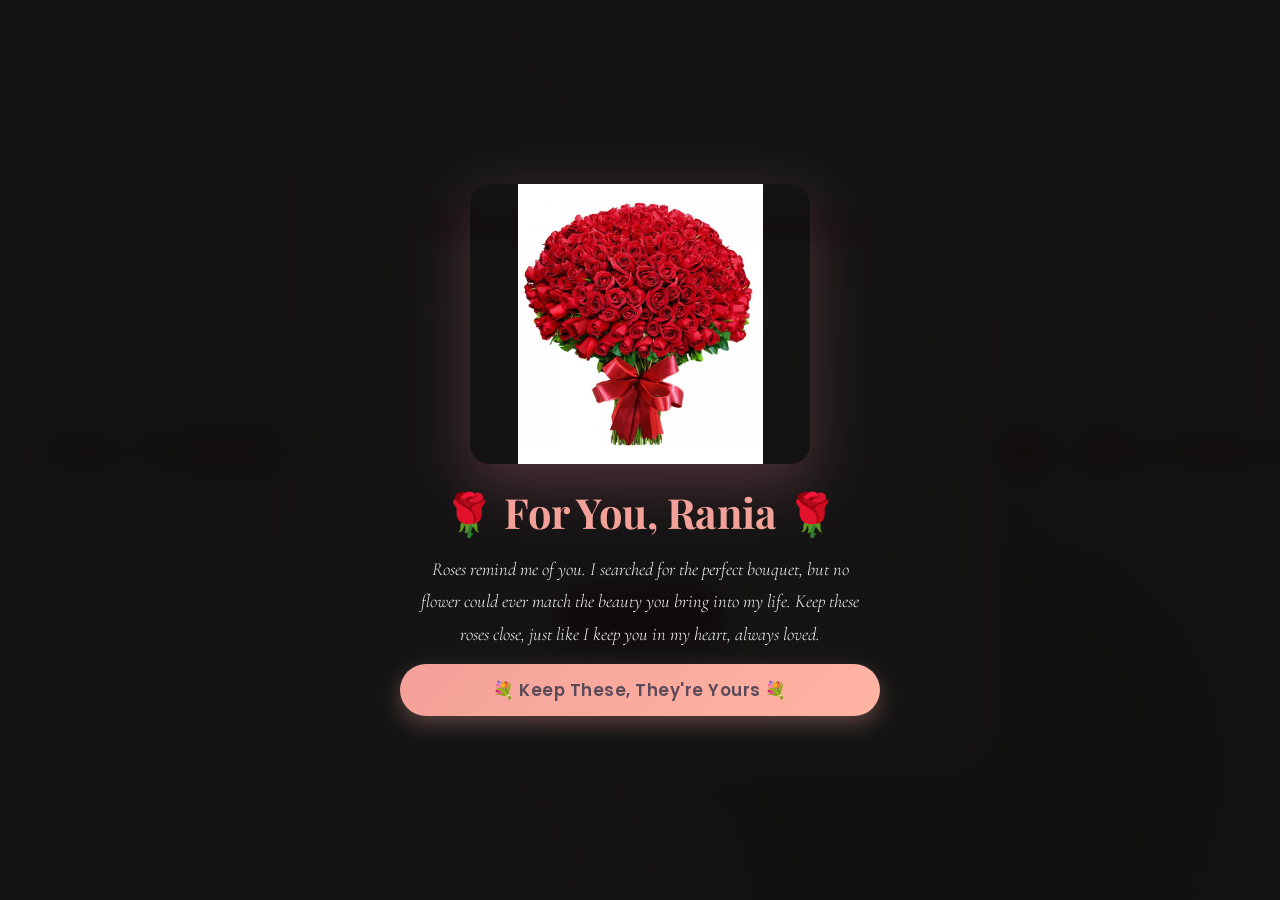
==== commit e947ea8b: "update" ====
--- a/index.html
+++ b/index.html
@@ -51,961 +51,4 @@
     <!-- JavaScript -->
     <script src="script.js"></script>
 </body>
-
-// ========== SCRIPT.JS - ENHANCED VERSION ==========
-// Love Vault for Rania - Refined Interactive Experience
-
-(function() {
-    // ============================================
-    // PART 1: FLOATING LETTER 'R' AND HEARTS
-    // ============================================
-    
-    function createFloatingRs() {
-        const isMobile = window.matchMedia('(max-width: 600px)').matches;
-        const totalR = isMobile ? 50 : 120;
-
-        for (let i = 0; i < totalR; i++) {
-            const rElement = document.createElement('div');
-            rElement.className = 'r-float';
-            const size = Math.floor(Math.random() * (isMobile ? 16 : 24)) + (isMobile ? 12 : 16);
-            rElement.style.fontSize = size + 'px';
-            rElement.style.left = Math.random() * 100 + '%';
-            const duration = Math.random() * 8 + 10;
-            rElement.style.animationDuration = duration + 's';
-            rElement.style.animationDelay = Math.random() * 10 + 's';
-            rElement.style.opacity = Math.random() * 0.35 + 0.15;
-            rElement.innerText = 'R';
-            document.body.appendChild(rElement);
-        }
-    }
-
-    function createFloatingHearts() {
-        const isMobile = window.matchMedia('(max-width: 600px)').matches;
-        const heartCount = isMobile ? 20 : 50;
-
-        for (let i = 0; i < heartCount; i++) {
-            const heart = document.createElement('div');
-            heart.className = 'floating-heart';
-            heart.innerHTML = Math.random() > 0.6 ? '❤️' : '🌸';
-            heart.style.left = Math.random() * 100 + '%';
-            heart.style.fontSize = (Math.random() * 14 + 10) + 'px';
-            heart.style.animationDuration = (Math.random() * 10 + 11) + 's';
-            heart.style.animationDelay = (Math.random() * 14) + 's';
-            heart.style.opacity = Math.random() * 0.4 + 0.15;
-            document.body.appendChild(heart);
-        }
-    }
-
-    function startContinuousRGeneration() {
-        const isMobile = window.matchMedia('(max-width: 600px)').matches;
-        const batchSize = isMobile ? 2 : 6;
-        const interval = isMobile ? 6000 : 4200;
-
-        setInterval(() => {
-            for (let i = 0; i < batchSize; i++) {
-                const rElem = document.createElement('div');
-                rElem.className = 'r-float';
-                const sizeVar = Math.floor(Math.random() * (isMobile ? 14 : 20)) + (isMobile ? 12 : 14);
-                rElem.style.fontSize = sizeVar + 'px';
-                rElem.style.left = Math.random() * 100 + '%';
-                rElem.style.animationDuration = (Math.random() * 9 + 8) + 's';
-                rElem.style.animationDelay = '0s';
-                rElem.style.opacity = Math.random() * 0.3 + 0.12;
-                rElem.innerText = 'R';
-                document.body.appendChild(rElem);
-                
-                rElem.addEventListener('animationend', () => {
-                    if (rElem.parentNode) rElem.remove();
-                });
-            }
-        }, interval);
-    }
-    
-    // ============================================
-    // PART 2: AFFIRMATION MESSAGES (Infinite loop, no repeats)
-    // ============================================
-    
-    const loveMessages = [
-    "Habibti when the world is unkind to you come to me. Come find me.",
-    "Let me hold the weight of today. You just breathe. I love every inch of who you are.",
-    "You are the love of my life. And I will spend forever showing you that.",
-    "When you feel small, remember that you take up my entire heart. There's no room for anything but you.",
-    "The way your eyes light up when you talk about your dreams that's my favorite movie. I'll never stop watching.",
-    "I wish you could see yourself the way I see you, radiant, resilient, and impossibly beautiful.",
-    "The way you draw feels like you’re translating your soul onto paper. I could stare at your art for hours and still find something new to love.",
-    "You’re not just talented, you’re rare. The way you see the world and turn it into art makes me admire you more every day.",
-    "Your art says things words never could. And somehow, every piece you make feels like a part of you I get to fall in love with.",
-    "You’re my favorite artist a Rania, not just because you’re good, but because everything you create feels alive.",
-    "The way your mind works, the way your hands bring ideas to life, it’s honestly one of the most beautiful things about you.",
-    "I love watching you create. It’s like seeing magic happen quietly, effortlessly, like it’s just who you are.",
-    "Every time you draw or paint something, I’m reminded how insanely talented you are, and how lucky I am to witness it.",
-    "Your art isn’t just beautiful, it feels real. It has emotion, depth, and that’s something not everyone has.",
-    "Rania, you don’t just make art, you create feelings. And I swear, I fall for you a little more every time I see your work.",
-    "You’re my favorite artist, always will be. Not because I have to say it, but because nothing and no one moves me the way your art does.",
-    "Some people search their whole lives for a love like this. I found it the day I met you, Rania.",
-    "Your worth is not measured by numbers or reflections. It's infinite, and I'll remind you until you believe it.",
-    "That laugh you hide, it's the melody that makes my world make sense. Let it out, my love.",
-    "You don't have to perform strength with me. I'll be strong for both of us when you're tired.",
-    "Every scar, every curve, every quiet moment I treasure them because they're yours.",
-    "Rania, you are the poetry I never knew how to write. Soft, real, and unforgettable.",
-    "I'm not asking you to be okay. I'm asking you to let me be next to you until you are.",
-    "You are allowed to retreat into yourself. I'll wait at the door with open arms. Always.",
-    "Rania, you are effortlessly beautiful. Not just in the way you look, but in the way you exist.",
-    "There’s something about you that just stays in my mind. The way you look, the way you move, the way you are, it’s all beautiful to me.",
-    "You don’t even realize how stunning you are. It’s in the little things, the way you smile, the way your eyes speak before you do.",
-    "Rania, you’re genuinely gorgeous. Not in a loud way, but in a quiet way that stays with me.",
-    "I could look at you for hours and still feel like I haven’t seen enough. That’s how beautiful you are to me.",
-    "You’re the kind of beautiful that doesn’t fade. It’s not just your face, it’s your presence, your energy, everything.",
-    "Even on the days you don’t feel it, you’re still one of the most beautiful people I’ve ever seen.",
-    "Rou7i, you don’t need anything to be more beautiful. You already are, exactly as you are right now.",
-    "There’s a softness in your beauty that makes it impossible to ignore.",
-    "You’re not just pretty, you’re captivating. The kind of beautiful that makes people stop and feel something.",
-    "That voice in your head that tells you you're not enough, it's lying. You are my enough and more.",
-    "Your presence alone makes my heart feel full. Not what you do, not how you look just you breathing.",
-    "You are not defined by that painful moment. You are defined by your kindness, your fire, and the way you love.",
-    "I choose you, messy days, quiet nights, tears, laughter, everything. No conditions.",
-    "If I could give you one gift, it would be the ability to see yourself through my eyes. You'd never doubt again.",
-    "Rest in my love tonight. You don't have to earn it. It's already yours, completely.",
-    "That insecurity you carry, it has no power here. I see only the woman I fall deeper for every sunrise.",
-    "The most attractive thing about you is your soul. And it's the most beautiful soul I've ever known.",
-    "You're not too much. You're not difficult. You're human, and you're loved beyond reason.",
-    "Every version of you, healing, breaking, glowing belongs with me. I'm not going anywhere.",
-    "Rania, you made my life softer just by existing in it. Let me return that softness to you.",
-    "You are not the hurt that was said to you. You are the warmth I come home to, even from afar.",
-    "I love you with a love that doesn't ask you to be different. Just be here. I'll handle the rest.",
-    "If the world forgets how to be gentle, I will remember for you. I will be the place where you can rest.",
-    "You don't have to shine all the time. Even your quiet, your silence, your softness is something I adore.",
-    "There is nothing about you I would trade, not your flaws, not your doubts, not even your hardest days.",
-    "When you doubt yourself, come closer to me. I will remind you of who you really are.",
-    "You are not hard to love. You are simply waiting for someone who knows how to love you right. That's me.",
-    "Even on your worst days, you are still the person I would choose without hesitation.",
-    "You are the kind of peace people spend their whole lives searching for, and I get to hold you.",
-    "I don't love you for who you could be. I love you deeply for who you already are.",
-    "Your heart is my favorite place. No matter where I am, that's where I feel at home.",
-    "You don't need to be perfect to be loved. You just need to be you, and that's more than enough for me.",
-    "If your thoughts get loud, come sit with me. We don't have to fix anything, we just have to be together.",
-    "There is a softness in you that the world didn't deserve, but I promise to protect it with everything I have.",
-    "I see the parts of you that you try to hide, and I still choose you, every single time.",
-    "You are not a burden. Loving you is the easiest, most natural thing I've ever done.",
-    "Even your tears feel sacred to me, because they belong to you, and you matter that much.",
-    "If you ever feel lost, remember this, you are always found in me.",
-    "You don't have to fight alone anymore. I am here, and I am not leaving.",
-    "Your existence alone makes my life better in ways I can't even explain.",
-    "I would choose you in every version of this life, in every timeline, in every possible world.",
-    "You are not too sensitive. You are deeply alive, and I love that about you.",
-    "If I could, I would take every harsh word you've ever heard and replace it with love until it feels real.",
-    "Being loved by you is my favorite thing. Loving you is my purpose.",
-    "You don't need to prove anything to me. You already have my whole heart.",
-    "I don't just love you when you're strong. I love you even more when you're soft and tired.",
-    "You are safe with me, always, no conditions, no exceptions."
-];
-    
-    let remainingIndices = [];
-    let isTransitioning = false;
-    const dynamicMsgSpan = document.getElementById('dynamicMsg');
-    const affirmContainer = document.getElementById('affirmationMsg');
-    const remindBtn = document.getElementById('remindBtn');
-    
-    function shuffleArray(arr) {
-        for (let i = arr.length - 1; i > 0; i--) {
-            const j = Math.floor(Math.random() * (i + 1));
-            [arr[i], arr[j]] = [arr[j], arr[i]];
-        }
-        return arr;
-    }
-    
-    function initMessagePool() {
-        if (remainingIndices.length === 0) {
-            remainingIndices = [...Array(loveMessages.length).keys()];
-            remainingIndices = shuffleArray(remainingIndices);
-        }
-    }
-    
-    function getNextUniqueMessage() {
-        initMessagePool();
-        const nextIndex = remainingIndices.pop();
-        return loveMessages[nextIndex];
-    }
-    
-    function updateMessageWithLove() {
-        if (isTransitioning) return;
-        isTransitioning = true;
-        
-        const newMsg = getNextUniqueMessage();
-        const quoteIcon = document.querySelector('.quote-icon');
-        
-        // Smooth fade out
-        dynamicMsgSpan.style.transition = 'opacity 0.25s cubic-bezier(0.4, 0, 0.2, 1)';
-        dynamicMsgSpan.style.opacity = '0';
-        
-        setTimeout(() => {
-            dynamicMsgSpan.innerText = newMsg;
-            
-            // Icon pulse animation
-            if (quoteIcon) {
-                quoteIcon.style.transform = 'scale(1.3) rotate(20deg)';
-                quoteIcon.style.transition = 'all 0.4s cubic-bezier(0.34, 1.56, 0.64, 1)';
-                setTimeout(() => {
-                    if (quoteIcon) quoteIcon.style.transform = 'scale(1) rotate(0deg)';
-                }, 200);
-            }
-            
-            // Fade in with subtle scale
-            dynamicMsgSpan.style.opacity = '1';
-            
-            // Card subtle pop
-            if (affirmContainer) {
-                affirmContainer.style.transition = 'transform 0.4s cubic-bezier(0.34, 1.56, 0.64, 1)';
-                affirmContainer.style.transform = 'scale(1.02)';
-                setTimeout(() => {
-                    if (affirmContainer) affirmContainer.style.transform = 'scale(1)';
-                }, 300);
-            }
-            
-            isTransitioning = false;
-        }, 200);
-    }
-    
-    function setInitialMessage() {
-        initMessagePool();
-        const firstIndex = remainingIndices.pop();
-        const firstMsg = loveMessages[firstIndex];
-        if (dynamicMsgSpan) dynamicMsgSpan.innerText = firstMsg;
-    }
-    
-    // ============================================
-    // PART 3: HIGH-FIDELITY PHOTO BOUQUET
-    // ============================================
-    
-    // IMPORTANT: Replace 'bouquet-300-roses-rouges.jpg' with your actual bouquet image path
-    // You can change this to any image URL or local path
-    const BOUQUET_IMAGE_URL = 'bouquet-300-roses-rouges.jpg';
-    // Alternative: use a local image like 'bouquet.jpg' or any rose bouquet image
-    
-    function showInitialBouquet() {
-        // Check if bouquet already exists to prevent duplicates
-        if (document.querySelector('.full-screen-bouquet')) return;
-        
-        const overlay = document.createElement('div');
-        overlay.className = 'full-screen-bouquet';
-        overlay.id = 'initial-overlay';
-
-       overlay.innerHTML = `
-    <div class="bouquet-image-container" id="imgWrapper">
-        <img src="${BOUQUET_IMAGE_URL}" class="real-bouquet-img" id="mainBouquet" alt="A beautiful bouquet of roses for you, Rania">
-    </div>
-    <div class="quote-card-initial" id="quoteCard">
-        <h2>🌹 For You, Rania 🌹</h2>
-        <p>
-            Roses remind me of you.
-            I searched for the perfect bouquet, but no flower could ever match the beauty you bring into my life.
-            Keep these roses close, just like I keep you in my heart, always loved.
-        </p>
-        <button id="takeBtn">💐 Keep These, They're Yours 💐</button>
-    </div>
-`;
-
-        document.body.appendChild(overlay);
-
-        const takeBtn = document.getElementById('takeBtn');
-        if (takeBtn) {
-            takeBtn.addEventListener('click', function() {
-                const wrapper = document.getElementById('imgWrapper');
-                const quoteCard = document.getElementById('quoteCard');
-                
-                // Phase 1: Fade out the quote and background
-                if (quoteCard) {
-                    quoteCard.style.transition = 'opacity 0.5s cubic-bezier(0.4, 0, 0.2, 1)';
-                    quoteCard.style.opacity = '0';
-                }
-                
-                overlay.style.transition = 'background 0.6s cubic-bezier(0.4, 0, 0.2, 1), backdrop-filter 0.6s cubic-bezier(0.4, 0, 0.2, 1)';
-                overlay.style.background = 'transparent';
-                overlay.style.backdropFilter = 'blur(0px)';
-
-                // Get position for animation
-                const rect = wrapper.getBoundingClientRect();
-                wrapper.style.position = 'fixed';
-                wrapper.style.top = rect.top + 'px';
-                wrapper.style.left = rect.left + 'px';
-                wrapper.style.width = rect.width + 'px';
-                wrapper.style.margin = '0';
-                wrapper.style.transition = 'all 1.4s cubic-bezier(0.6, -0.28, 0.735, 0.045)';
-                
-                setTimeout(() => {
-                    wrapper.style.top = 'calc(100% - 120px)';
-                    wrapper.style.left = 'calc(100% - 110px)';
-                    wrapper.style.width = '95px';
-                    wrapper.style.transform = 'rotate(8deg)';
-                }, 50);
-
-                // Phase 2: Remove overlay and create permanent corner bouquet
-                setTimeout(() => {
-                    overlay.remove();
-                    createPermanentCornerBouquet();
-                }, 1500);
-            });
-        }
-    }
-
-    function createPermanentCornerBouquet() {
-        // Check if it already exists to prevent duplicates
-        if (document.querySelector('.bouquet-minified')) return;
-
-        const miniBouquet = document.createElement('div');
-        miniBouquet.className = 'bouquet-minified';
-        miniBouquet.innerHTML = `
-            <img src="${BOUQUET_IMAGE_URL}" style="width:100%; height:auto; border-radius: 16px; display: block;">
-        `;
-        
-        // When she clicks the corner bouquet, it brings back the big view
-        miniBouquet.onclick = (e) => {
-            e.stopPropagation();
-            miniBouquet.style.transition = 'all 0.4s cubic-bezier(0.4, 0, 0.2, 1)';
-            miniBouquet.style.transform = 'scale(0) rotate(-30deg)';
-            miniBouquet.style.opacity = '0';
-            setTimeout(() => {
-                miniBouquet.remove();
-                showInitialBouquet();
-            }, 400);
-        };
-        
-        document.body.appendChild(miniBouquet);
-    }
-    
-    // ============================================
-    // PART 4: EVENT LISTENERS & INITIALIZATION
-    // ============================================
-    
-    function onRemindClick() {
-        if (isTransitioning) return;
-        updateMessageWithLove();
-        
-        if (remindBtn) {
-            remindBtn.style.transform = 'scale(0.94)';
-            setTimeout(() => {
-                if (remindBtn) remindBtn.style.transform = '';
-            }, 100);
-        }
-    }
-    
-    const messageStageDiv = document.querySelector('.message-stage');
-    if (messageStageDiv) {
-        messageStageDiv.addEventListener('click', (e) => {
-            if (e.target.closest('#remindBtn')) return;
-            if (!isTransitioning) {
-                updateMessageWithLove();
-            }
-        });
-    }
-    
-    if (remindBtn) {
-        remindBtn.addEventListener('click', onRemindClick);
-    }
-    
-    // Initialize everything when page loads
-    window.addEventListener('load', () => {
-        // Stagger initialization for better visual impact
-        createFloatingRs();
-        
-        setTimeout(() => {
-            createFloatingHearts();
-        }, 200);
-        
-        setTimeout(() => {
-            startContinuousRGeneration();
-        }, 400);
-        
-        setInitialMessage();
-        showInitialBouquet();
-    });
-    
-})();
-
-
-/* ===== ENHANCED LOVE VAULT STYLESHEET ===== */
-
-* {
-    margin: 0;
-    padding: 0;
-    box-sizing: border-box;
-}
-
-:root {
-    --primary: #d4768f;
-    --primary-dark: #c05a7d;
-    --primary-light: #e8a5b7;
-    --accent: #f4a199;
-    --accent-soft: #ffd9cc;
-    --bg-main: #faf9f8;
-    --bg-card: rgba(255, 250, 248, 0.88);
-    --text-primary: #5a4a5a;
-    --text-secondary: #8a7a8a;
-    --border-color: rgba(212, 118, 143, 0.15);
-    --shadow-sm: 0 2px 8px rgba(212, 118, 143, 0.08);
-    --shadow-md: 0 8px 24px rgba(212, 118, 143, 0.12);
-    --shadow-lg: 0 20px 40px rgba(212, 118, 143, 0.15);
-}
-
-html, body {
-    width: 100%;
-    height: 100%;
-    overflow-x: hidden;
-}
-
-body {
-    min-height: 100vh;
-    background: linear-gradient(135deg, #faf9f8 0%, #f5f0f3 50%, #faf9f8 100%);
-    font-family: 'Cormorant Garamond', serif;
-    font-weight: 400;
-    color: var(--text-primary);
-    display: grid;
-    place-items: center;
-    padding: clamp(12px, 3vw, 28px);
-    position: relative;
-}
-
-/* ===== ATMOSPHERIC BLOBS ===== */
-.blob {
-    position: fixed;
-    border-radius: 50%;
-    filter: blur(100px);
-    opacity: 0.25;
-    z-index: 0;
-    mix-blend-mode: multiply;
-}
-
-.blob-1 { 
-    width: 65vw; 
-    height: 65vw; 
-    background: #d4768f; 
-    top: -25vh; 
-    left: -15vw; 
-    animation: blobDrift 15s ease-in-out infinite;
-}
-
-.blob-2 { 
-    width: 75vw; 
-    height: 75vw; 
-    background: #e8a5b7; 
-    bottom: -35vh; 
-    right: -20vw; 
-    animation: blobDrift 18s ease-in-out infinite reverse;
-}
-
-.blob-3 { 
-    width: 55vw; 
-    height: 55vw; 
-    background: #f4a199; 
-    top: 50vh; 
-    right: -5vw; 
-    animation: blobDrift 20s ease-in-out infinite;
-}
-
-@keyframes blobDrift {
-    0%, 100% { transform: translate(0, 0) scale(1); }
-    25% { transform: translate(-20px, -30px) scale(1.05); }
-    50% { transform: translate(10px, 20px) scale(0.98); }
-    75% { transform: translate(-10px, 10px) scale(1.02); }
-}
-
-/* ===== FLOATING LETTERS & HEARTS ===== */
-.r-float {
-    position: fixed;
-    pointer-events: none;
-    z-index: 1;
-    font-family: 'Playfair Display', serif;
-    font-weight: 700;
-    opacity: 0;
-    animation: floatR 12s infinite ease-in-out;
-    color: var(--primary);
-    filter: drop-shadow(0 4px 8px rgba(212, 118, 143, 0.1));
-}
-
-@keyframes floatR {
-    0% { 
-        transform: translateY(100vh) rotate(0deg) scale(0.8);
-        opacity: 0;
-    }
-    10% { 
-        opacity: 0.4;
-        transform: translateY(85vh) rotate(15deg) scale(1);
-    }
-    90% { 
-        opacity: 0.3;
-        transform: translateY(-5vh) rotate(-20deg) scale(0.9);
-    }
-    100% { 
-        transform: translateY(-20vh) rotate(0deg) scale(0.7);
-        opacity: 0;
-    }
-}
-
-.floating-heart {
-    position: fixed;
-    pointer-events: none;
-    animation: heartFloat 14s infinite linear;
-    z-index: 1;
-    filter: drop-shadow(0 2px 4px rgba(212, 118, 143, 0.1));
-}
-
-@keyframes heartFloat {
-    0% { 
-        transform: translateY(100vh) translateX(0) rotate(0deg);
-        opacity: 0;
-    }
-    15% { 
-        opacity: 0.5;
-    }
-    85% { 
-        opacity: 0.4;
-    }
-    100% { 
-        transform: translateY(-15vh) translateX(30px) rotate(360deg);
-        opacity: 0;
-    }
-}
-
-/* ===== MAIN CONTAINER ===== */
-.vault-container {
-    z-index: 2;
-    width: min(100%, 700px);
-    background: var(--bg-card);
-    backdrop-filter: blur(20px);
-    border: 1.5px solid var(--border-color);
-    border-radius: clamp(32px, 6vw, 48px);
-    padding: clamp(2rem, 5vw, 3rem);
-    box-shadow: 
-        0 0 60px rgba(212, 118, 143, 0.08),
-        inset 0 1px 0 rgba(255, 255, 255, 0.5);
-    animation: containerFadeIn 0.8s ease-out 0.2s both;
-}
-
-@keyframes containerFadeIn {
-    from {
-        opacity: 0;
-        transform: translateY(20px);
-    }
-    to {
-        opacity: 1;
-        transform: translateY(0);
-    }
-}
-
-/* ===== HEADER ===== */
-.love-header {
-    text-align: center;
-    margin-bottom: 2.5rem;
-    animation: headerFadeIn 0.8s ease-out 0.4s both;
-}
-
-@keyframes headerFadeIn {
-    from {
-        opacity: 0;
-        transform: translateY(-10px);
-    }
-    to {
-        opacity: 1;
-        transform: translateY(0);
-    }
-}
-
-.love-header h1 {
-    font-family: 'Playfair Display', serif;
-    font-size: clamp(2.2rem, 6.5vw, 3.5rem);
-    font-weight: 700;
-    color: var(--primary-dark);
-    letter-spacing: -0.5px;
-    margin-bottom: 0.5rem;
-    background: linear-gradient(135deg, var(--primary-dark) 0%, var(--primary) 100%);
-    -webkit-background-clip: text;
-    -webkit-text-fill-color: transparent;
-    background-clip: text;
-}
-
-.sub {
-    font-family: 'Poppins', sans-serif;
-    font-size: clamp(0.8rem, 2vw, 0.95rem);
-    font-weight: 300;
-    color: var(--text-secondary);
-    letter-spacing: 1.5px;
-    text-transform: uppercase;
-    opacity: 0.8;
-}
-
-/* ===== MESSAGE STAGE ===== */
-.message-stage {
-    background: linear-gradient(135deg, rgba(248, 240, 245, 0.8) 0%, rgba(255, 245, 240, 0.6) 100%);
-    border: 1px solid rgba(212, 118, 143, 0.2);
-    border-radius: 28px;
-    padding: 2rem 1.5rem;
-    text-align: center;
-    cursor: pointer;
-    transition: all 0.3s cubic-bezier(0.4, 0, 0.2, 1);
-    animation: stageFadeIn 0.8s ease-out 0.6s both;
-    position: relative;
-    overflow: hidden;
-}
-
-.message-stage::before {
-    content: '';
-    position: absolute;
-    inset: 0;
-    background: radial-gradient(circle at 50% 50%, rgba(244, 161, 153, 0.05) 0%, transparent 70%);
-    pointer-events: none;
-}
-
-@keyframes stageFadeIn {
-    from {
-        opacity: 0;
-        transform: translateY(15px);
-    }
-    to {
-        opacity: 1;
-        transform: translateY(0);
-    }
-}
-
-.message-stage:hover {
-    background: linear-gradient(135deg, rgba(248, 235, 245, 0.95) 0%, rgba(255, 240, 235, 0.8) 100%);
-    border-color: rgba(212, 118, 143, 0.35);
-    box-shadow: 0 12px 32px rgba(212, 118, 143, 0.15);
-    transform: translateY(-2px);
-}
-
-.affirmation-text {
-    font-size: clamp(1.05rem, 3vw, 1.4rem);
-    line-height: 1.75;
-    color: var(--text-primary);
-    font-weight: 400;
-    position: relative;
-    z-index: 1;
-}
-
-.affirmation-text i {
-    display: block;
-    font-size: 0.85rem;
-    color: var(--primary);
-    font-weight: 300;
-    margin-bottom: 1rem;
-    letter-spacing: 2px;
-    opacity: 0.8;
-}
-
-.quote-icon {
-    display: inline-block;
-    font-size: 1.8rem;
-    margin: 1rem 0;
-    transition: all 0.3s cubic-bezier(0.4, 0, 0.2, 1);
-    filter: drop-shadow(0 2px 4px rgba(212, 118, 143, 0.1));
-}
-
-#dynamicMsg {
-    display: block;
-    color: var(--text-primary);
-    font-style: italic;
-    font-weight: 300;
-    transition: opacity 0.3s ease;
-}
-
-/* ===== BUTTON ===== */
-.btn-row {
-    display: flex;
-    justify-content: center;
-    margin-top: 2rem;
-    animation: btnFadeIn 0.8s ease-out 0.8s both;
-}
-
-@keyframes btnFadeIn {
-    from {
-        opacity: 0;
-        transform: translateY(10px);
-    }
-    to {
-        opacity: 1;
-        transform: translateY(0);
-    }
-}
-
-.remind-btn {
-    background: linear-gradient(135deg, var(--primary) 0%, var(--primary-dark) 100%);
-    color: white;
-    border: none;
-    padding: 14px 32px;
-    border-radius: 50px;
-    cursor: pointer;
-    font-family: 'Poppins', sans-serif;
-    font-size: clamp(0.95rem, 2.5vw, 1.05rem);
-    font-weight: 600;
-    letter-spacing: 0.5px;
-    transition: all 0.3s cubic-bezier(0.4, 0, 0.2, 1);
-    box-shadow: 0 8px 20px rgba(212, 118, 143, 0.25);
-    position: relative;
-    overflow: hidden;
-}
-
-.remind-btn::before {
-    content: '';
-    position: absolute;
-    inset: 0;
-    background: linear-gradient(90deg, transparent, rgba(255, 255, 255, 0.2), transparent);
-    transform: translateX(-100%);
-    transition: transform 0.5s ease;
-}
-
-.remind-btn:hover {
-    background: linear-gradient(135deg, var(--primary-dark) 0%, #a8486a 100%);
-    box-shadow: 0 12px 30px rgba(212, 118, 143, 0.35);
-    transform: translateY(-2px);
-}
-
-.remind-btn:hover::before {
-    transform: translateX(100%);
-}
-
-.remind-btn:active {
-    transform: translateY(0);
-    box-shadow: 0 4px 12px rgba(212, 118, 143, 0.2);
-}
-
-/* ===== FOOTER ===== */
-.footer-wa {
-    text-align: center;
-    margin-top: 2rem;
-    animation: footerFadeIn 0.8s ease-out 1s both;
-}
-
-@keyframes footerFadeIn {
-    from {
-        opacity: 0;
-    }
-    to {
-        opacity: 1;
-    }
-}
-
-.footer-wa a {
-    text-decoration: none;
-    display: inline-block;
-    background: linear-gradient(135deg, rgba(244, 161, 153, 0.25) 0%, rgba(232, 165, 183, 0.2) 100%);
-    border: 1px solid rgba(212, 118, 143, 0.2);
-    padding: 10px 20px;
-    border-radius: 50px;
-    color: var(--text-primary);
-    font-size: clamp(0.85rem, 2vw, 0.95rem);
-    font-family: 'Poppins', sans-serif;
-    font-weight: 500;
-    transition: all 0.3s cubic-bezier(0.4, 0, 0.2, 1);
-}
-
-.footer-wa a:hover {
-    background: linear-gradient(135deg, rgba(244, 161, 153, 0.4) 0%, rgba(232, 165, 183, 0.35) 100%);
-    border-color: rgba(212, 118, 143, 0.4);
-    transform: translateY(-1px);
-    box-shadow: 0 6px 16px rgba(212, 118, 143, 0.1);
-}
-
-/* ===== FULL SCREEN BOUQUET ===== */
-.full-screen-bouquet {
-    position: fixed;
-    inset: 0;
-    display: flex;
-    flex-direction: column;
-    align-items: center;
-    justify-content: center;
-    gap: 20px;
-    background: rgba(0, 0, 0, 0.92);
-    backdrop-filter: blur(12px);
-    padding: 20px;
-    z-index: 10000;
-    animation: overlayFadeIn 0.5s ease-out;
-}
-
-@keyframes overlayFadeIn {
-    from {
-        opacity: 0;
-    }
-    to {
-        opacity: 1;
-    }
-}
-
-.bouquet-image-container {
-    display: flex;
-    justify-content: center;
-    align-items: center;
-    width: min(88vw, 340px);
-    animation: bouquetReveal 0.7s cubic-bezier(0.34, 1.56, 0.64, 1) 0.1s both;
-}
-
-@keyframes bouquetReveal {
-    from {
-        opacity: 0;
-        transform: scale(0.8) rotateY(-20deg);
-    }
-    to {
-        opacity: 1;
-        transform: scale(1) rotateY(0);
-    }
-}
-
-.real-bouquet-img {
-    width: 100%;
-    max-height: 280px;
-    object-fit: contain;
-    border-radius: 20px;
-    box-shadow: 0 20px 60px rgba(212, 118, 143, 0.3);
-    transition: all 0.4s ease;
-}
-
-.real-bouquet-img:hover {
-    transform: scale(1.02);
-}
-
-.quote-card-initial {
-    text-align: center;
-    color: white;
-    width: min(90vw, 480px);
-    display: flex;
-    flex-direction: column;
-    gap: 14px;
-    animation: quoteReveal 0.7s cubic-bezier(0.34, 1.56, 0.64, 1) 0.25s both;
-}
-
-@keyframes quoteReveal {
-    from {
-        opacity: 0;
-        transform: translateY(20px);
-    }
-    to {
-        opacity: 1;
-        transform: translateY(0);
-    }
-}
-
-.quote-card-initial h2 {
-    font-family: 'Playfair Display', serif;
-    font-size: clamp(1.8rem, 6vw, 2.6rem);
-    font-weight: 700;
-    color: #f4a199;
-    letter-spacing: -0.5px;
-}
-
-.quote-card-initial p {
-    max-width: 440px;
-    margin: 0 auto;
-    font-family: 'Cormorant Garamond', serif;
-    font-size: clamp(1rem, 2.5vw, 1.15rem);
-    font-style: italic;
-    font-weight: 300;
-    line-height: 1.75;
-    color: rgba(255, 255, 255, 0.95);
-}
-
-#takeBtn {
-    padding: 13px 32px;
-    border-radius: 50px;
-    border: none;
-    background: linear-gradient(135deg, #f4a199 0%, #ffb4a2 100%);
-    color: #5a4a5a;
-    cursor: pointer;
-    font-family: 'Poppins', sans-serif;
-    font-size: clamp(0.95rem, 2.5vw, 1.05rem);
-    font-weight: 600;
-    letter-spacing: 0.5px;
-    transition: all 0.3s cubic-bezier(0.4, 0, 0.2, 1);
-    box-shadow: 0 8px 20px rgba(244, 161, 153, 0.3);
-    position: relative;
-    overflow: hidden;
-}
-
-#takeBtn::before {
-    content: '';
-    position: absolute;
-    inset: 0;
-    background: linear-gradient(90deg, transparent, rgba(255, 255, 255, 0.3), transparent);
-    transform: translateX(-100%);
-    transition: transform 0.5s ease;
-}
-
-#takeBtn:hover {
-    transform: translateY(-2px);
-    box-shadow: 0 12px 30px rgba(244, 161, 153, 0.4);
-}
-
-#takeBtn:hover::before {
-    transform: translateX(100%);
-}
-
-#takeBtn:active {
-    transform: translateY(0);
-}
-
-/* ===== CORNER BOUQUET ===== */
-.bouquet-minified {
-    position: fixed;
-    bottom: 24px;
-    right: 24px;
-    width: 80px;
-    height: 80px;
-    cursor: pointer;
-    z-index: 999;
-    transition: all 0.4s cubic-bezier(0.4, 0, 0.2, 1);
-    filter: drop-shadow(0 8px 16px rgba(212, 118, 143, 0.2));
-    animation: miniatureFadeIn 0.6s ease-out;
-}
-
-@keyframes miniatureFadeIn {
-    from {
-        opacity: 0;
-        transform: scale(0.5) rotate(-30deg);
-    }
-    to {
-        opacity: 1;
-        transform: scale(1) rotate(0);
-    }
-}
-
-.bouquet-minified:hover {
-    transform: scale(1.08) rotate(4deg);
-    filter: drop-shadow(0 12px 24px rgba(212, 118, 143, 0.3));
-}
-
-/* ===== RESPONSIVE ===== */
-@media (max-width: 600px) {
-    .love-header h1 {
-        margin-bottom: 0.3rem;
-    }
-
-    .message-stage {
-        padding: 1.5rem 1.2rem;
-        border-radius: 24px;
-    }
-
-    .affirmation-text {
-        font-size: 1.05rem;
-        line-height: 1.65;
-    }
-
-    .quote-icon {
-        font-size: 1.5rem;
-        margin: 0.8rem 0;
-    }
-
-    .bouquet-minified {
-        width: 70px;
-        height: 70px;
-        bottom: 16px;
-        right: 16px;
-    }
-
-    .full-screen-bouquet {
-        gap: 16px;
-    }
-
-    .real-bouquet-img {
-        max-height: 220px;
-    }
-
-}
-</html>+</html>
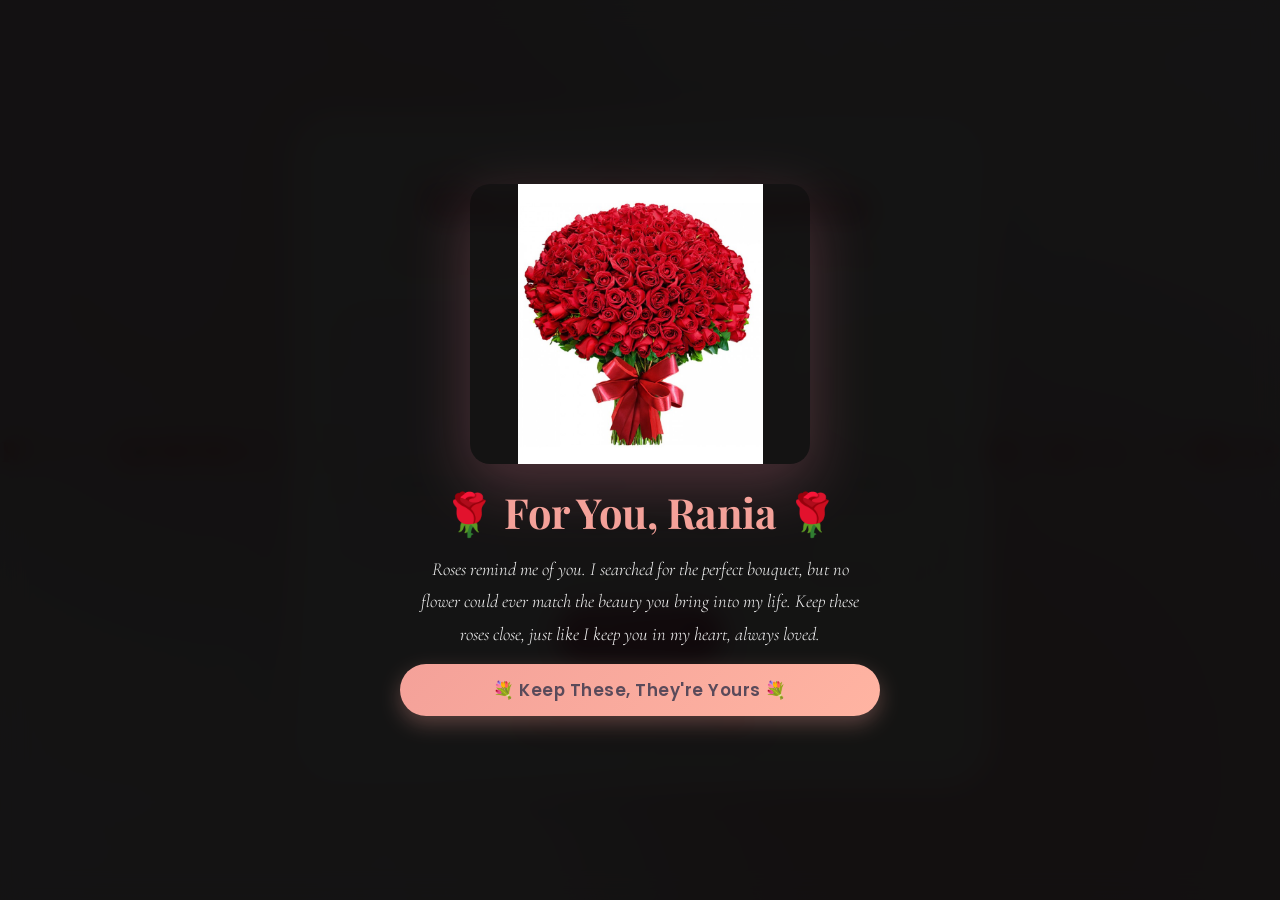
==== commit 429018e0: "update" ====
--- a/index.html
+++ b/index.html
@@ -2,8 +2,8 @@
 <html lang="en">
 <head>
     <meta charset="UTF-8">
-    <meta name="viewport" content="width=device-width, initial-scale=1.0">
-    <title>Always You | Rania — Love Vault</title>
+    <meta name="viewport" content="width=device-width, initial-scale=1.0, viewport-fit=cover, user-scalable=no">
+    <title>Always You, Rania</title>
     
     <!-- Google Fonts -->
     <link href="https://fonts.googleapis.com/css2?family=Playfair+Display:wght@400;500;600;700&family=Cormorant+Garamond:wght@300;400;500;600&family=Poppins:wght@300;400;500;600;700&display=swap" rel="stylesheet">
@@ -48,7 +48,6 @@
         </div>
     </div>
 
-    <!-- JavaScript -->
     <script src="script.js"></script>
 </body>
 </html>
--- a/style.css
+++ b/style.css
@@ -582,4 +582,4 @@
         max-height: 220px;
     }
 
-}+}
